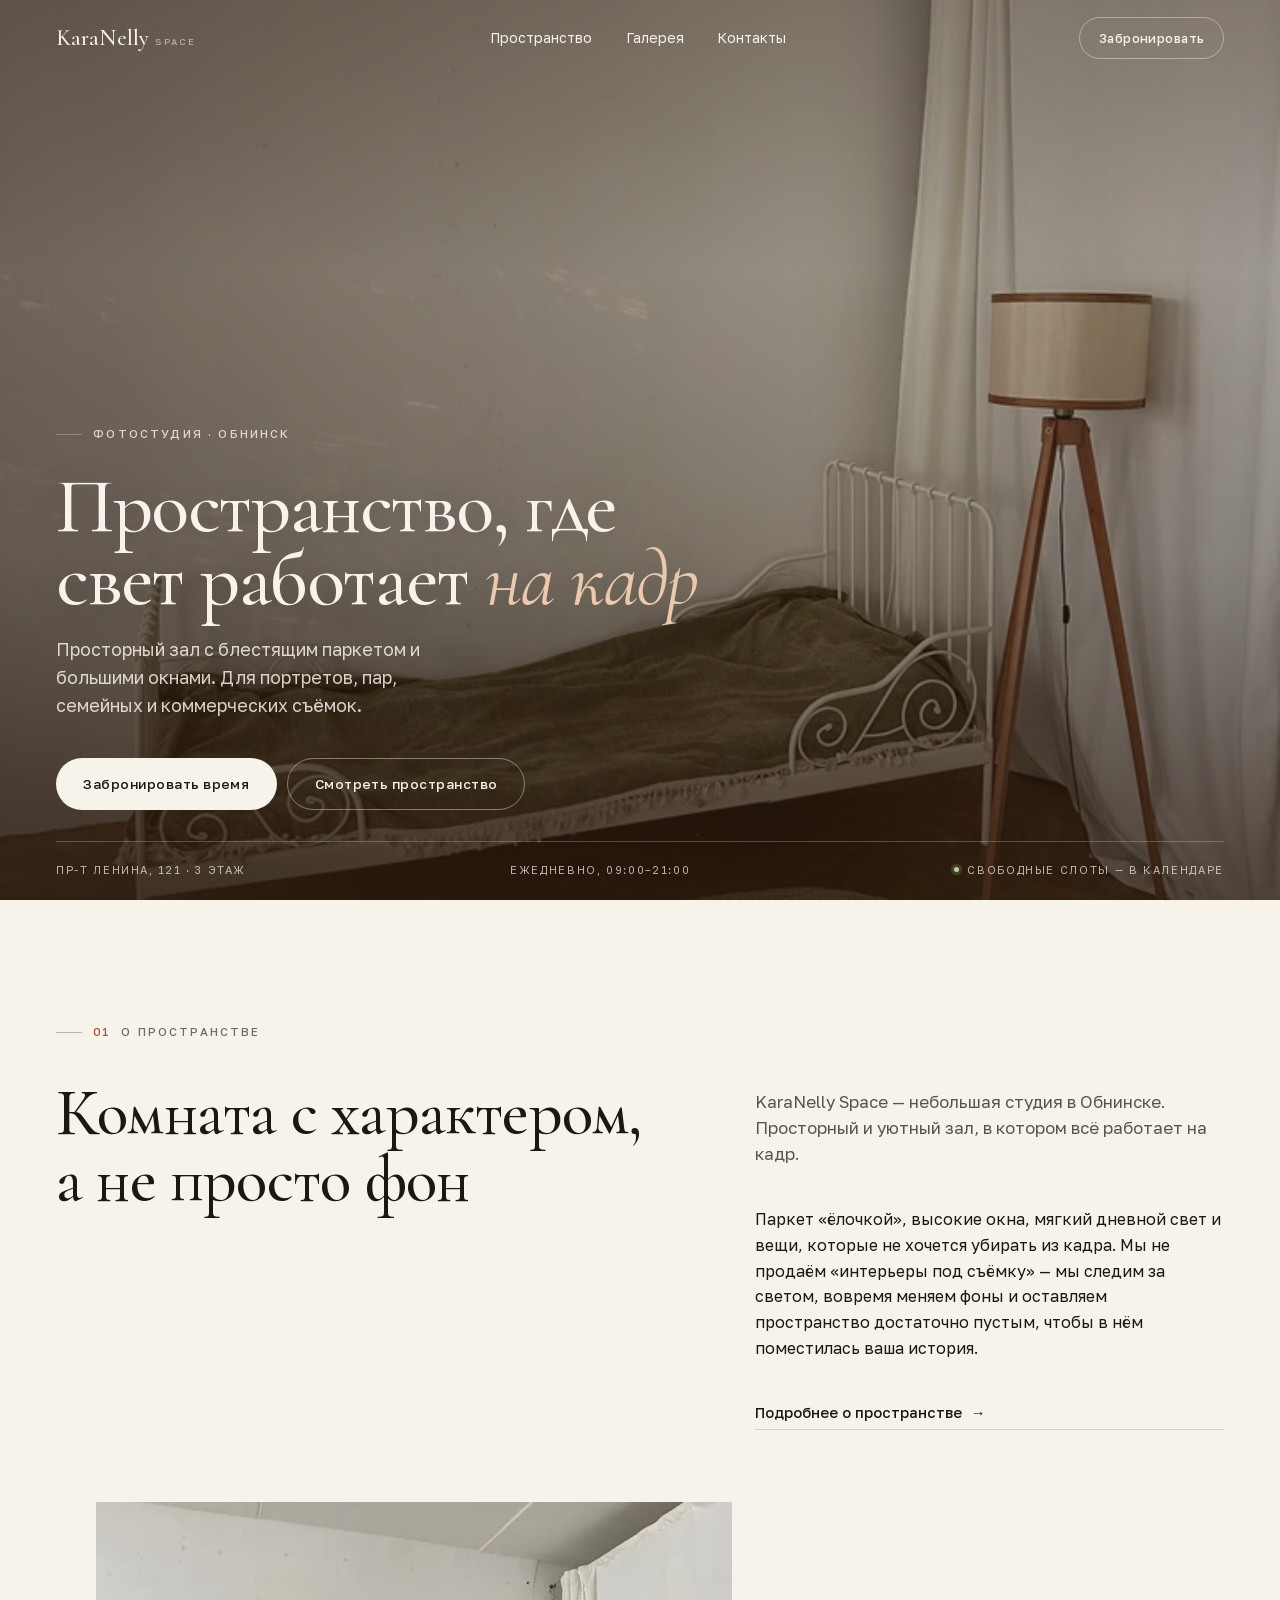
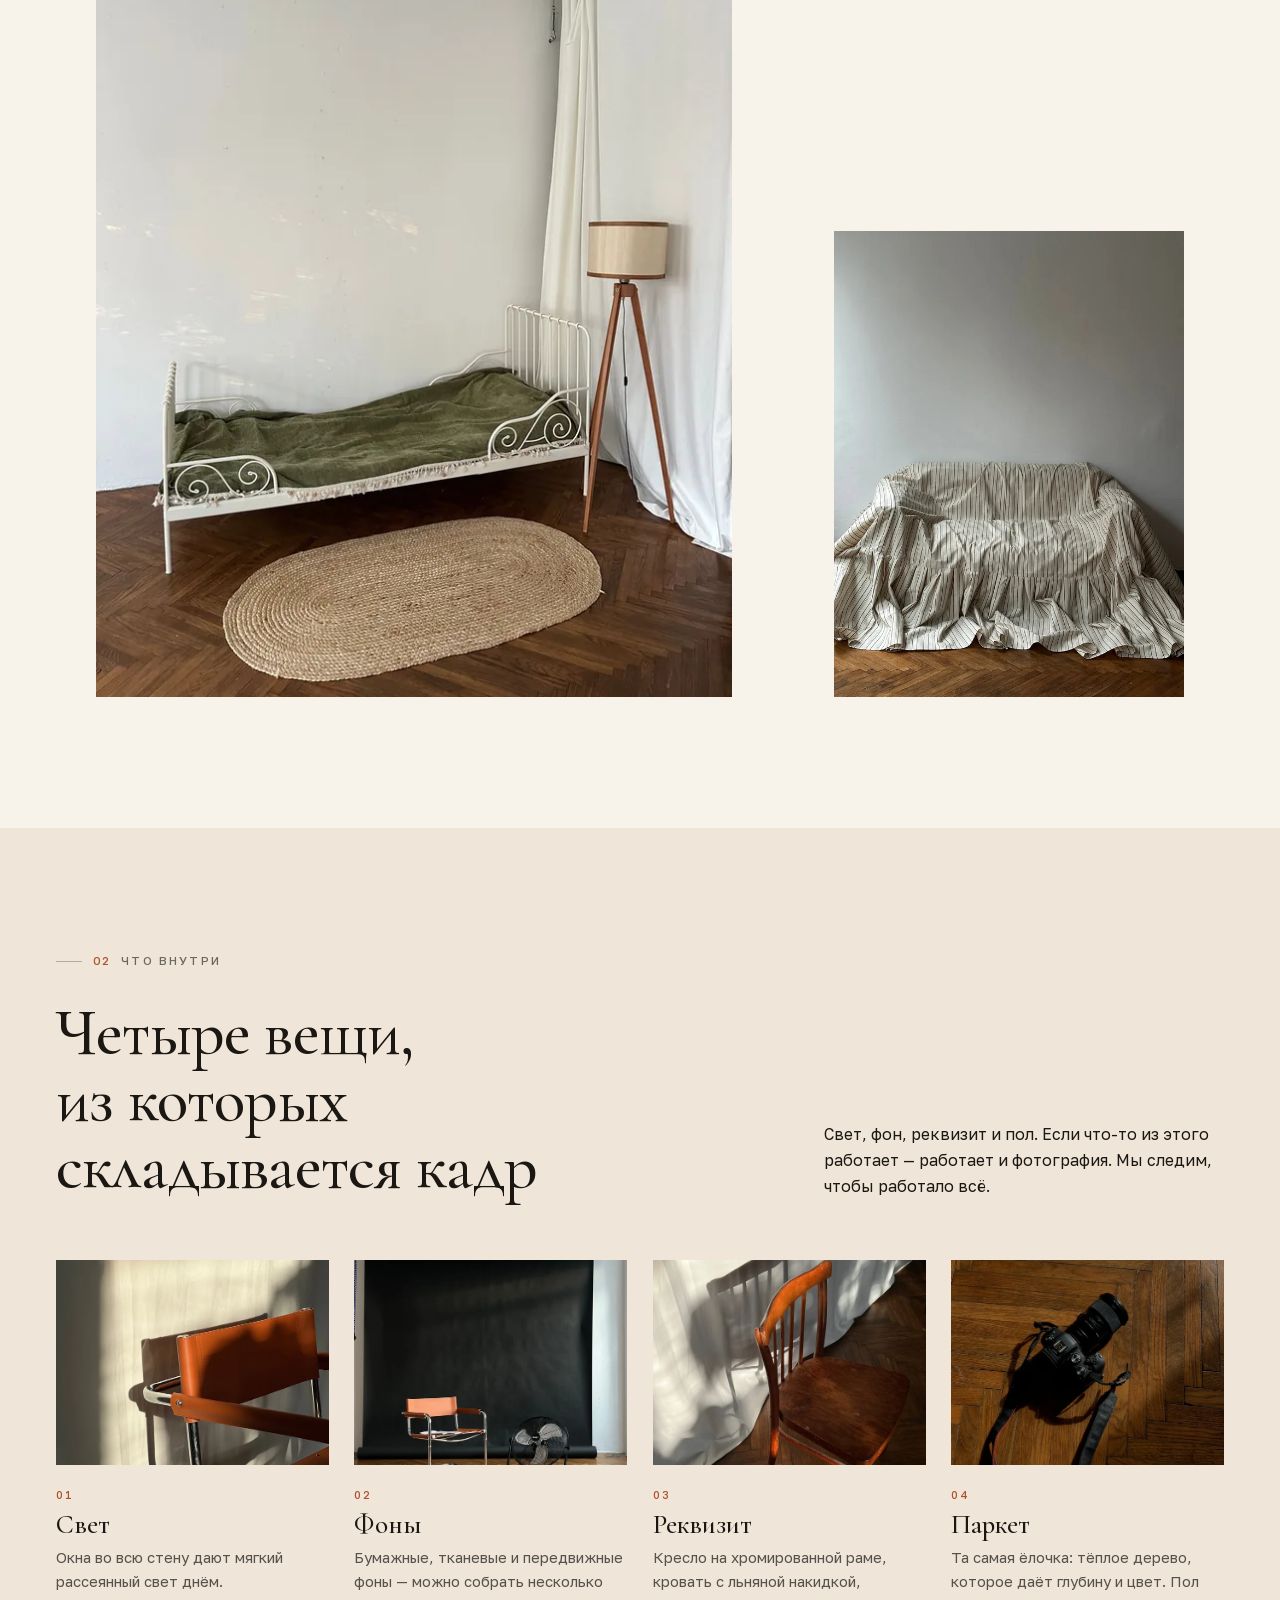
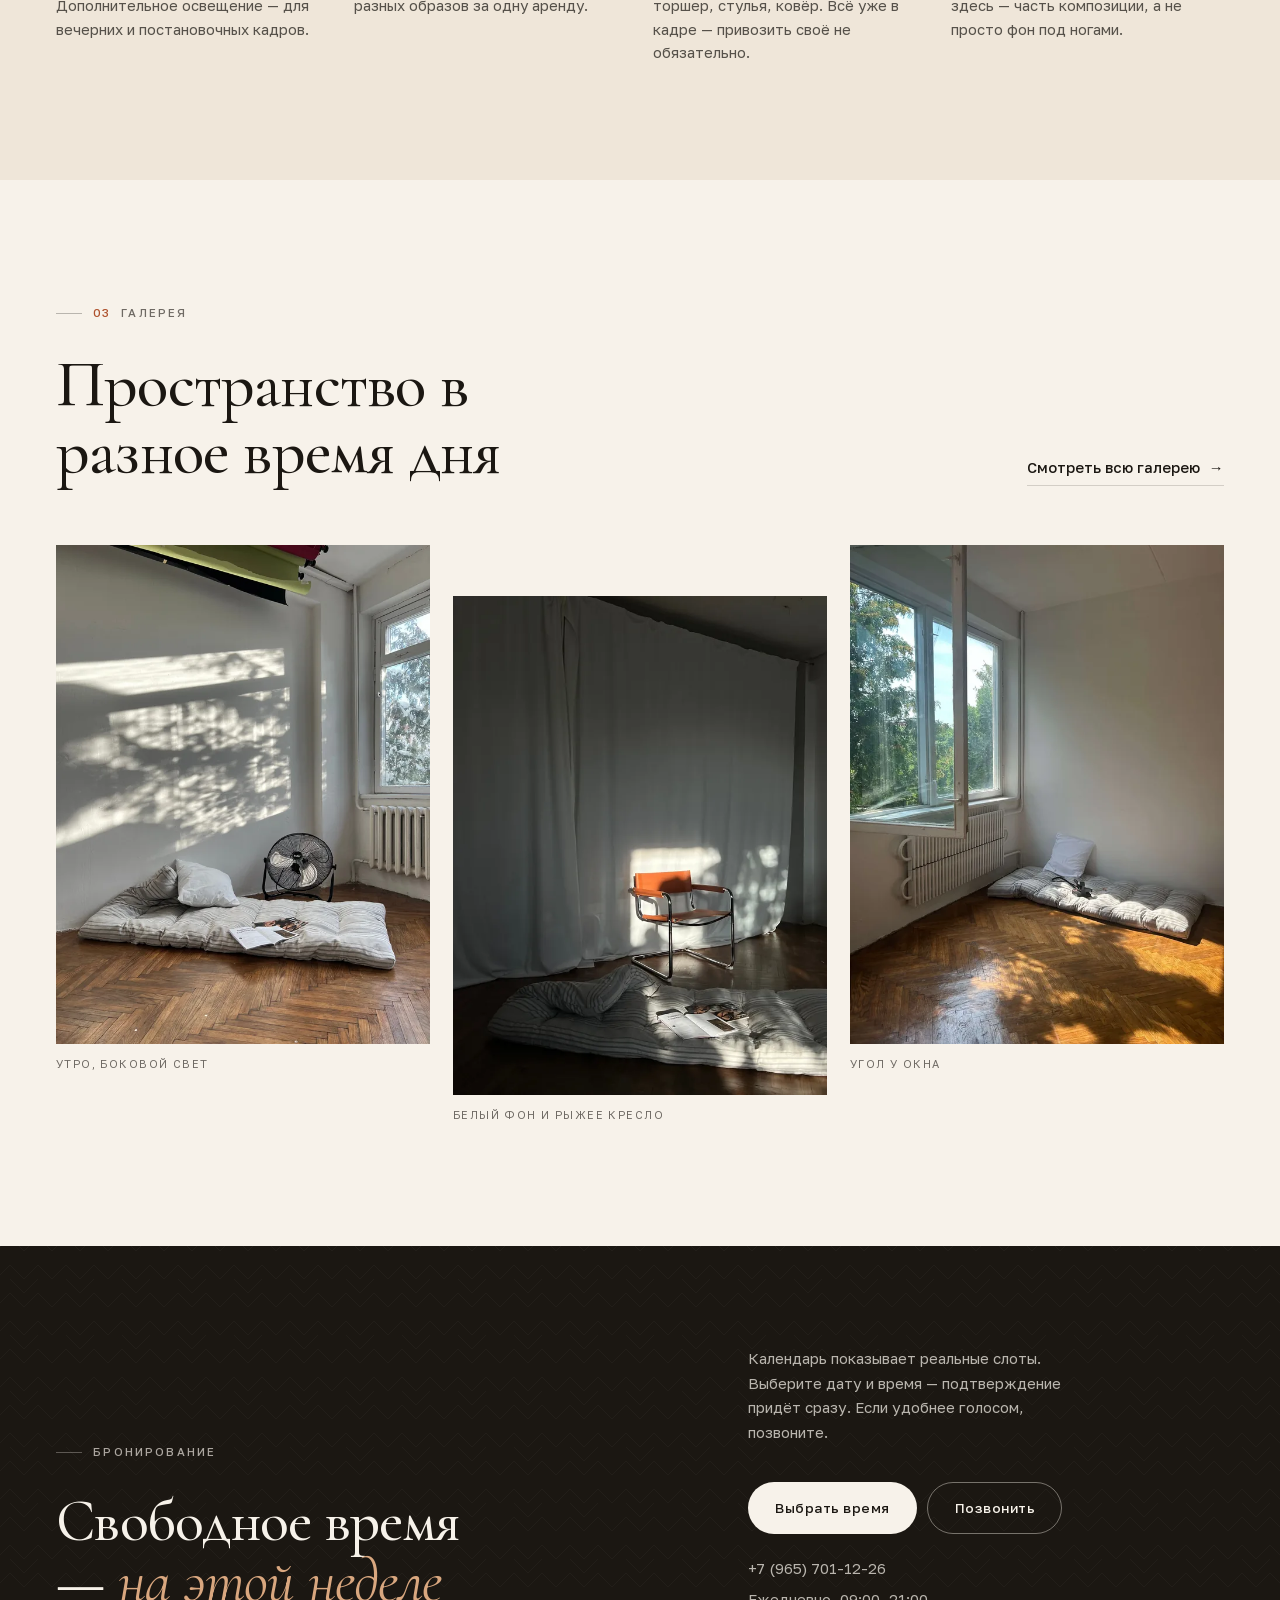
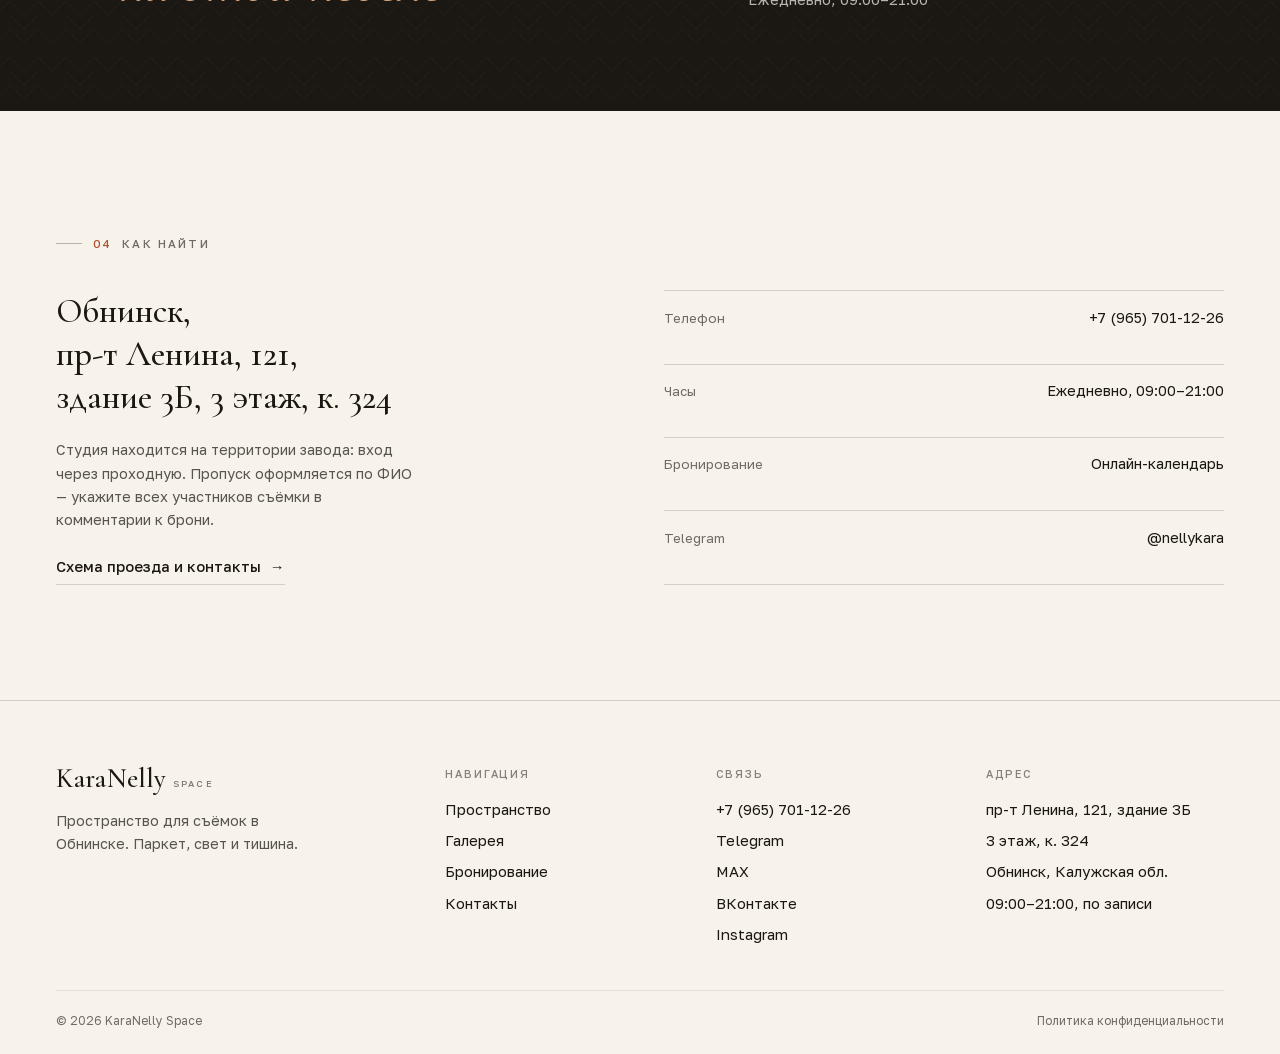
==== index.html @ 49376bea "Видео-маршрут на контактах и MAX в контактах - перекодирован How_to_find_us.mov: WebM VP9 3.8 МБ + M" ====
<!DOCTYPE html>
<html lang="ru">
<head>
  <meta charset="utf-8">
  <meta name="viewport" content="width=device-width, initial-scale=1">
  <title>KaraNelly Space — фотостудия в Обнинске</title>
  <meta name="description" content="Фотостудия KaraNelly Space в Обнинске: просторный зал с паркетом «ёлочкой», большие окна, фоны и реквизит. Аренда по часам, онлайн-бронирование.">
  <meta name="theme-color" content="#f7f2ea">
  <link rel="canonical" href="https://karanelly.space/">

  <link rel="icon" href="assets/img/favicon.svg" type="image/svg+xml">
  <link rel="icon" href="assets/img/icon-32.png" sizes="32x32" type="image/png">
  <link rel="apple-touch-icon" href="assets/img/icon-180.png">

  <meta property="og:type" content="website">
  <meta property="og:locale" content="ru_RU">
  <meta property="og:site_name" content="KaraNelly Space">
  <meta property="og:title" content="KaraNelly Space — фотостудия в Обнинске">
  <meta property="og:description" content="Просторный зал с блестящим паркетом и большими окнами. Аренда по часам, онлайн-бронирование.">
  <meta property="og:url" content="https://karanelly.space/">
  <meta property="og:image" content="https://karanelly.space/assets/img/og-image.jpg">
  <meta property="og:image:width" content="1200">
  <meta property="og:image:height" content="630">
  <meta name="twitter:card" content="summary_large_image">

  <link rel="preload" as="image" href="assets/img/hero-1920.webp"
        imagesrcset="assets/img/hero-1280.webp 1280w, assets/img/hero-1920.webp 1920w, assets/img/hero-2560.webp 2560w"
        imagesizes="100vw" media="(min-width: 768px)">
  <link rel="preload" as="image" href="assets/img/hero-m-1080.webp"
        imagesrcset="assets/img/hero-m-720.webp 720w, assets/img/hero-m-1080.webp 1080w"
        imagesizes="100vw" media="(max-width: 767px)">

  <link rel="stylesheet" href="assets/css/fonts.css">
  <link rel="stylesheet" href="assets/css/style.css">
  <script>document.documentElement.classList.add('js');</script>

  <script type="application/ld+json">
  {
    "@context": "https://schema.org",
    "@type": "PhotographyBusiness",
    "name": "KaraNelly Space",
    "description": "Фотостудия в Обнинске: просторный зал с паркетом «ёлочкой», большими окнами, фонами и реквизитом.",
    "url": "https://karanelly.space/",
    "image": "https://karanelly.space/assets/img/og-image.jpg",
    "telephone": "+7-965-701-12-26",
    "priceRange": "₽₽",
    "address": {
      "@type": "PostalAddress",
      "streetAddress": "пр-т Ленина, 121, здание 3Б, 3 этаж, к. 324",
      "addressLocality": "Обнинск",
      "addressRegion": "Калужская область",
      "addressCountry": "RU"
    },
    "sameAs": [
      "https://vk.ru/karanelly_space",
      "https://t.me/nellykara",
      "https://www.instagram.com/karanelly_space/"
    ]
  }
  </script>
</head>
<body class="page-home">
  <a class="skip-link" href="#main">Перейти к содержанию</a>

  <header class="site-header" data-header>
    <div class="container header-inner">
      <a class="logo" href="index.html" aria-label="KaraNelly Space — на главную">
        KaraNelly<span class="logo__sub">space</span>
      </a>

      <nav class="nav" aria-label="Основная навигация">
        <a href="space.html">Пространство</a>
        <a href="gallery.html">Галерея</a>
        <a href="contacts.html">Контакты</a>
      </nav>

      <a class="btn btn--sm btn--outline-light header-cta" href="booking.html">Забронировать</a>

      <button class="burger" type="button" aria-expanded="false" aria-controls="mobile-menu" aria-label="Открыть меню" data-burger>
        <span></span>
        <span></span>
      </button>
    </div>
  </header>

  <div class="mobile-menu" id="mobile-menu" data-menu>
    <nav class="mobile-menu__nav" aria-label="Мобильная навигация">
      <a href="space.html">Пространство <span>01</span></a>
      <a href="gallery.html">Галерея <span>02</span></a>
      <a href="booking.html">Бронирование <span>03</span></a>
      <a href="contacts.html">Контакты <span>04</span></a>
    </nav>
    <a class="btn btn--primary" href="booking.html" style="margin-top: 1.75rem; align-self: flex-start;">Забронировать время</a>
    <div class="mobile-menu__foot">
      <a href="tel:+79657011226">+7 (965) 701-12-26</a>
      <a href="https://t.me/nellykara" target="_blank" rel="noopener">Telegram</a>
      <a href="https://vk.ru/karanelly_space" target="_blank" rel="noopener">ВКонтакте</a>
      <p>Обнинск, пр-т Ленина, 121, здание 3Б, 3 этаж, к. 324</p>
    </div>
  </div>

  <main id="main">
    <!-- Первый экран -->
    <section class="hero">
      <picture class="hero__media">
        <source media="(max-width: 767px)"
                srcset="assets/img/hero-m-720.webp 720w, assets/img/hero-m-1080.webp 1080w"
                sizes="100vw">
        <img src="assets/img/hero-1920.webp"
             srcset="assets/img/hero-1280.webp 1280w, assets/img/hero-1920.webp 1920w, assets/img/hero-2560.webp 2560w"
             sizes="100vw"
             width="2560" height="1920"
             alt="Зал фотостудии KaraNelly: паркет «ёлочкой», свет из окон и реквизит для съёмок"
             fetchpriority="high">
      </picture>
      <div class="hero__scrim" aria-hidden="true"></div>

      <div class="container hero__content">
        <p class="eyebrow">Фотостудия · Обнинск</p>
        <h1>Пространство, где свет работает <em>на кадр</em></h1>
        <p class="hero__lead">Просторный зал с блестящим паркетом и большими окнами. Для портретов, пар, семейных и коммерческих съёмок.</p>
        <div class="hero__actions">
          <a class="btn btn--light" href="booking.html">Забронировать время</a>
          <a class="btn btn--outline-light" href="space.html">Смотреть пространство</a>
        </div>
      </div>

      <div class="container hero__foot">
        <span>пр-т Ленина, 121 · 3 этаж</span>
        <span>Ежедневно, 09:00–21:00</span>
        <span><i class="dot" aria-hidden="true"></i> Свободные слоты — в календаре</span>
      </div>
    </section>

    <!-- О пространстве -->
    <section class="section" aria-labelledby="about-title">
      <div class="container">
        <p class="eyebrow"><b>01</b> О пространстве</p>

        <div class="intro" style="margin-top: 1.6rem;">
          <h2 class="display" id="about-title" data-reveal>Комната с характером, а не просто фон</h2>
          <div class="intro__aside" data-reveal data-delay="120">
            <p class="lead">KaraNelly Space — небольшая студия в Обнинске. Просторный и уютный зал, в котором всё работает на кадр.</p>
            <p>Паркет «ёлочкой», высокие окна, мягкий дневной свет и вещи, которые не хочется убирать из кадра. Мы не продаём «интерьеры под съёмку» — мы следим за светом, вовремя меняем фоны и оставляем пространство достаточно пустым, чтобы в нём поместилась ваша история.</p>
            <a class="text-link" href="space.html">Подробнее о пространстве</a>
          </div>
        </div>

        <div class="duo">
          <figure class="duo__main" data-reveal>
            <img src="assets/img/g12-1100.webp"
                 srcset="assets/img/g12-640.webp 640w, assets/img/g12-1100.webp 1100w, assets/img/g12-1600.webp 1600w"
                 sizes="(min-width: 860px) 45vw, 100vw"
                 width="1100" height="1467" loading="lazy" decoding="async"
                 alt="Кровать с зелёным пледом, торшер и джутовый ковёр в зале студии">
          </figure>
          <figure class="duo__side" data-reveal data-delay="150">
            <img src="assets/img/g10-1100.webp"
                 srcset="assets/img/g10-640.webp 640w, assets/img/g10-1100.webp 1100w, assets/img/g10-1600.webp 1600w"
                 sizes="(min-width: 860px) 25vw, 40vw"
                 width="1100" height="1467" loading="lazy" decoding="async"
                 alt="Кресло в полосатой льняной обивке у белой стены">
          </figure>
        </div>
      </div>
    </section>

    <!-- Что внутри -->
    <section class="section section--soft" aria-labelledby="features-title">
      <div class="container">
        <div class="section-head">
          <div>
            <p class="eyebrow"><b>02</b> Что внутри</p>
            <h2 class="display" id="features-title" style="margin-top: 1.1rem;" data-reveal>Четыре вещи, из которых складывается кадр</h2>
          </div>
          <p class="section-head__aside" data-reveal data-delay="120">Свет, фон, реквизит и пол. Если что-то из этого работает — работает и фотография. Мы следим, чтобы работало всё.</p>
        </div>

        <div class="features">
          <article class="card" data-reveal>
            <div class="card__media">
              <img src="assets/img/g05-640.webp"
                   srcset="assets/img/g05-640.webp 640w, assets/img/g05-1100.webp 1100w"
                   sizes="(min-width: 1280px) 25vw, (min-width: 560px) 45vw, 100vw"
                   width="640" height="853" loading="lazy" decoding="async"
                   alt="Солнечный свет проходит через штору и ложится на стены">
            </div>
            <div class="card__body">
              <span class="card__num">01</span>
              <h3>Свет</h3>
              <p>Окна во всю стену дают мягкий рассеянный свет днём. Дополнительное освещение — для вечерних и постановочных кадров.</p>
            </div>
          </article>

          <article class="card" data-reveal data-delay="90">
            <div class="card__media">
              <img src="assets/img/g02-640.webp"
                   srcset="assets/img/g02-640.webp 640w, assets/img/g02-1100.webp 1100w"
                   sizes="(min-width: 1280px) 25vw, (min-width: 560px) 45vw, 100vw"
                   width="640" height="853" loading="lazy" decoding="async"
                   alt="Чёрный бумажный фон, рыжее кресло и матрас на паркете">
            </div>
            <div class="card__body">
              <span class="card__num">02</span>
              <h3>Фоны</h3>
              <p>Бумажные, тканевые и передвижные фоны — можно собрать несколько разных образов за одну аренду.</p>
            </div>
          </article>

          <article class="card" data-reveal data-delay="180">
            <div class="card__media">
              <img src="assets/img/g11-640.webp"
                   srcset="assets/img/g11-640.webp 640w, assets/img/g11-1100.webp 1100w"
                   sizes="(min-width: 1280px) 25vw, (min-width: 560px) 45vw, 100vw"
                   width="640" height="853" loading="lazy" decoding="async"
                   alt="Винтажный деревянный стул на фоне белой шторы">
            </div>
            <div class="card__body">
              <span class="card__num">03</span>
              <h3>Реквизит</h3>
              <p>Кресло на хромированной раме, кровать с льняной накидкой, торшер, стулья, ковёр. Всё уже в кадре — привозить своё не обязательно.</p>
            </div>
          </article>

          <article class="card" data-reveal data-delay="270">
            <div class="card__media">
              <img src="assets/img/g14-640.webp"
                   srcset="assets/img/g14-640.webp 640w, assets/img/g14-1100.webp 1100w"
                   sizes="(min-width: 1280px) 25vw, (min-width: 560px) 45vw, 100vw"
                   width="640" height="853" loading="lazy" decoding="async"
                   alt="Фотоаппарат лежит на паркете, уложенном ёлочкой">
            </div>
            <div class="card__body">
              <span class="card__num">04</span>
              <h3>Паркет</h3>
              <p>Та самая ёлочка: тёплое дерево, которое даёт глубину и цвет. Пол здесь — часть композиции, а не просто фон под ногами.</p>
            </div>
          </article>
        </div>
      </div>
    </section>

    <!-- Галерея: тизер -->
    <section class="section" aria-labelledby="gallery-title">
      <div class="container">
        <div class="section-head">
          <div>
            <p class="eyebrow"><b>03</b> Галерея</p>
            <h2 class="display" id="gallery-title" style="margin-top: 1.1rem;" data-reveal>Пространство в разное время дня</h2>
          </div>
          <p class="section-head__aside" data-reveal data-delay="120">
            <a class="text-link" href="gallery.html">Смотреть всю галерею</a>
          </p>
        </div>

        <div class="strip">
          <figure class="strip__item" data-reveal>
            <a href="gallery.html">
              <img src="assets/img/g03-1100.webp"
                   srcset="assets/img/g03-640.webp 640w, assets/img/g03-1100.webp 1100w, assets/img/g03-1600.webp 1600w"
                   sizes="(min-width: 900px) 32vw, 76vw"
                   width="1100" height="1467" loading="lazy" decoding="async"
                   alt="Кровать у окна, солнечные блики на стене">
            </a>
            <figcaption>Утро, боковой свет</figcaption>
          </figure>

          <figure class="strip__item" data-reveal data-delay="90">
            <a href="gallery.html">
              <img src="assets/img/g06-1100.webp"
                   srcset="assets/img/g06-640.webp 640w, assets/img/g06-1100.webp 1100w, assets/img/g06-1600.webp 1600w"
                   sizes="(min-width: 900px) 32vw, 76vw"
                   width="1100" height="1467" loading="lazy" decoding="async"
                   alt="Белый фон, рыжее кресло и светлая штора">
            </a>
            <figcaption>Белый фон и рыжее кресло</figcaption>
          </figure>

          <figure class="strip__item" data-reveal data-delay="180">
            <a href="gallery.html">
              <img src="assets/img/g13-1100.webp"
                   srcset="assets/img/g13-640.webp 640w, assets/img/g13-1100.webp 1100w, assets/img/g13-1600.webp 1600w"
                   sizes="(min-width: 900px) 32vw, 76vw"
                   width="1100" height="1467" loading="lazy" decoding="async"
                   alt="Угол зала с подушками на полу у окна">
            </a>
            <figcaption>Угол у окна</figcaption>
          </figure>
        </div>
      </div>
    </section>

    <!-- Бронирование -->
    <section class="cta-band" aria-labelledby="cta-title">
      <div class="container cta-band__inner">
        <div>
          <p class="eyebrow">Бронирование</p>
          <h2 class="display" id="cta-title" style="margin-top: 1.1rem;" data-reveal>Свободное время — <em>на этой неделе</em></h2>
        </div>
        <div class="cta-band__aside" data-reveal data-delay="120">
          <p>Календарь показывает реальные слоты. Выберите дату и время — подтверждение придёт сразу. Если удобнее голосом, позвоните.</p>
          <div class="cta-band__actions">
            <a class="btn btn--light" href="booking.html">Выбрать время</a>
            <a class="btn btn--outline-light" href="tel:+79657011226">Позвонить</a>
          </div>
          <p class="cta-band__phones">
            <a href="tel:+79657011226">+7 (965) 701-12-26</a>
            <span>Ежедневно, 09:00–21:00</span>
          </p>
        </div>
      </div>
    </section>

    <!-- Как найти -->
    <section class="section" aria-labelledby="find-title">
      <div class="container">
        <p class="eyebrow"><b>04</b> Как найти</p>
        <div class="find" style="margin-top: 1.6rem;">
          <div>
            <h2 class="find__address" id="find-title" data-reveal>Обнинск,<br>пр-т Ленина, 121,<br>здание 3Б, 3 этаж, к. 324</h2>
            <p class="find__note">Студия находится на территории завода: вход через проходную. Пропуск оформляется по ФИО — укажите всех участников съёмки в комментарии к брони.</p>
            <p style="margin-top: 1.4rem;"><a class="text-link" href="contacts.html">Схема проезда и контакты</a></p>
          </div>

          <dl class="find__list">
            <div class="find__row"><dt>Телефон</dt><dd><a href="tel:+79657011226">+7 (965) 701-12-26</a></dd></div>
            <div class="find__row"><dt>Часы</dt><dd>Ежедневно, 09:00–21:00</dd></div>
            <div class="find__row"><dt>Бронирование</dt><dd><a href="booking.html">Онлайн-календарь</a></dd></div>
            <div class="find__row"><dt>Telegram</dt><dd><a href="https://t.me/nellykara" target="_blank" rel="noopener">@nellykara</a></dd></div>
          </dl>
        </div>
      </div>
    </section>
  </main>

  <footer class="site-footer">
    <div class="container">
      <div class="footer-top">
        <div class="footer-brand">
          <a class="logo" href="index.html">KaraNelly<span class="logo__sub">space</span></a>
          <p>Пространство для съёмок в Обнинске. Паркет, свет и тишина.</p>
        </div>

        <div class="footer-col">
          <h2>Навигация</h2>
          <ul>
            <li><a href="space.html">Пространство</a></li>
            <li><a href="gallery.html">Галерея</a></li>
            <li><a href="booking.html">Бронирование</a></li>
            <li><a href="contacts.html">Контакты</a></li>
          </ul>
        </div>

        <div class="footer-col">
          <h2>Связь</h2>
          <ul>
            <li><a href="tel:+79657011226">+7 (965) 701-12-26</a></li>
            <li><a href="https://t.me/nellykara" target="_blank" rel="noopener">Telegram</a></li>
            <li><a href="https://max.ru/u/f9LHodD0cOLRB8kmA9KUD_SNhukRLM-po_1AX9FuOGSH09HfahHpemriq_w" target="_blank" rel="noopener">MAX</a></li>
            <li><a href="https://vk.ru/karanelly_space" target="_blank" rel="noopener">ВКонтакте</a></li>
            <li><a href="https://www.instagram.com/karanelly_space/" target="_blank" rel="noopener">Instagram</a></li>
          </ul>
        </div>

        <div class="footer-col">
          <h2>Адрес</h2>
          <ul>
            <li>пр-т Ленина, 121, здание 3Б</li>
            <li>3 этаж, к. 324</li>
            <li>Обнинск, Калужская обл.</li>
            <li>09:00–21:00, по записи</li>
          </ul>
        </div>
      </div>

      <div class="footer-bottom">
        <span>© <span data-year>2026</span> KaraNelly Space</span>
        <span><a href="privacy.html">Политика конфиденциальности</a></span>
      </div>
    </div>
  </footer>

  <script src="assets/js/main.js" defer></script>
</body>
</html>
---- assets/css/fonts.css ----
/* Локальные шрифты: Cormorant Garamond + Golos Text (кириллица + латиница) */

@font-face {
  font-family: 'Cormorant Garamond';
  font-style: italic;
  font-weight: 400;
  font-display: swap;
  src: url('../fonts/CormorantGaramond-400i-cyrillic-ext.woff2') format('woff2');
  unicode-range: U+0460-052F, U+1C80-1C8A, U+20B4, U+2DE0-2DFF, U+A640-A69F, U+FE2E-FE2F;
}

@font-face {
  font-family: 'Cormorant Garamond';
  font-style: italic;
  font-weight: 400;
  font-display: swap;
  src: url('../fonts/CormorantGaramond-400i-cyrillic.woff2') format('woff2');
  unicode-range: U+0301, U+0400-045F, U+0490-0491, U+04B0-04B1, U+2116;
}

@font-face {
  font-family: 'Cormorant Garamond';
  font-style: italic;
  font-weight: 400;
  font-display: swap;
  src: url('../fonts/CormorantGaramond-400i-latin.woff2') format('woff2');
  unicode-range: U+0000-00FF, U+0131, U+0152-0153, U+02BB-02BC, U+02C6, U+02DA, U+02DC, U+0304, U+0308, U+0329, U+2000-206F, U+20AC, U+2122, U+2191, U+2193, U+2212, U+2215, U+FEFF, U+FFFD;
}

@font-face {
  font-family: 'Cormorant Garamond';
  font-style: normal;
  font-weight: 400;
  font-display: swap;
  src: url('../fonts/CormorantGaramond-400-cyrillic-ext.woff2') format('woff2');
  unicode-range: U+0460-052F, U+1C80-1C8A, U+20B4, U+2DE0-2DFF, U+A640-A69F, U+FE2E-FE2F;
}

@font-face {
  font-family: 'Cormorant Garamond';
  font-style: normal;
  font-weight: 400;
  font-display: swap;
  src: url('../fonts/CormorantGaramond-400-cyrillic.woff2') format('woff2');
  unicode-range: U+0301, U+0400-045F, U+0490-0491, U+04B0-04B1, U+2116;
}

@font-face {
  font-family: 'Cormorant Garamond';
  font-style: normal;
  font-weight: 400;
  font-display: swap;
  src: url('../fonts/CormorantGaramond-400-latin.woff2') format('woff2');
  unicode-range: U+0000-00FF, U+0131, U+0152-0153, U+02BB-02BC, U+02C6, U+02DA, U+02DC, U+0304, U+0308, U+0329, U+2000-206F, U+20AC, U+2122, U+2191, U+2193, U+2212, U+2215, U+FEFF, U+FFFD;
}

@font-face {
  font-family: 'Cormorant Garamond';
  font-style: normal;
  font-weight: 500;
  font-display: swap;
  src: url('../fonts/CormorantGaramond-500-cyrillic-ext.woff2') format('woff2');
  unicode-range: U+0460-052F, U+1C80-1C8A, U+20B4, U+2DE0-2DFF, U+A640-A69F, U+FE2E-FE2F;
}

@font-face {
  font-family: 'Cormorant Garamond';
  font-style: normal;
  font-weight: 500;
  font-display: swap;
  src: url('../fonts/CormorantGaramond-500-cyrillic.woff2') format('woff2');
  unicode-range: U+0301, U+0400-045F, U+0490-0491, U+04B0-04B1, U+2116;
}

@font-face {
  font-family: 'Cormorant Garamond';
  font-style: normal;
  font-weight: 500;
  font-display: swap;
  src: url('../fonts/CormorantGaramond-500-latin.woff2') format('woff2');
  unicode-range: U+0000-00FF, U+0131, U+0152-0153, U+02BB-02BC, U+02C6, U+02DA, U+02DC, U+0304, U+0308, U+0329, U+2000-206F, U+20AC, U+2122, U+2191, U+2193, U+2212, U+2215, U+FEFF, U+FFFD;
}

@font-face {
  font-family: 'Golos Text';
  font-style: normal;
  font-weight: 400;
  font-display: swap;
  src: url('../fonts/GolosText-400-cyrillic-ext.woff2') format('woff2');
  unicode-range: U+0460-052F, U+1C80-1C8A, U+20B4, U+2DE0-2DFF, U+A640-A69F, U+FE2E-FE2F;
}

@font-face {
  font-family: 'Golos Text';
  font-style: normal;
  font-weight: 400;
  font-display: swap;
  src: url('../fonts/GolosText-400-cyrillic.woff2') format('woff2');
  unicode-range: U+0301, U+0400-045F, U+0490-0491, U+04B0-04B1, U+2116;
}

@font-face {
  font-family: 'Golos Text';
  font-style: normal;
  font-weight: 400;
  font-display: swap;
  src: url('../fonts/GolosText-400-latin.woff2') format('woff2');
  unicode-range: U+0000-00FF, U+0131, U+0152-0153, U+02BB-02BC, U+02C6, U+02DA, U+02DC, U+0304, U+0308, U+0329, U+2000-206F, U+20AC, U+2122, U+2191, U+2193, U+2212, U+2215, U+FEFF, U+FFFD;
}

@font-face {
  font-family: 'Golos Text';
  font-style: normal;
  font-weight: 500;
  font-display: swap;
  src: url('../fonts/GolosText-500-cyrillic-ext.woff2') format('woff2');
  unicode-range: U+0460-052F, U+1C80-1C8A, U+20B4, U+2DE0-2DFF, U+A640-A69F, U+FE2E-FE2F;
}

@font-face {
  font-family: 'Golos Text';
  font-style: normal;
  font-weight: 500;
  font-display: swap;
  src: url('../fonts/GolosText-500-cyrillic.woff2') format('woff2');
  unicode-range: U+0301, U+0400-045F, U+0490-0491, U+04B0-04B1, U+2116;
}

@font-face {
  font-family: 'Golos Text';
  font-style: normal;
  font-weight: 500;
  font-display: swap;
  src: url('../fonts/GolosText-500-latin.woff2') format('woff2');
  unicode-range: U+0000-00FF, U+0131, U+0152-0153, U+02BB-02BC, U+02C6, U+02DA, U+02DC, U+0304, U+0308, U+0329, U+2000-206F, U+20AC, U+2122, U+2191, U+2193, U+2212, U+2215, U+FEFF, U+FFFD;
}

@font-face {
  font-family: 'Golos Text';
  font-style: normal;
  font-weight: 600;
  font-display: swap;
  src: url('../fonts/GolosText-600-cyrillic-ext.woff2') format('woff2');
  unicode-range: U+0460-052F, U+1C80-1C8A, U+20B4, U+2DE0-2DFF, U+A640-A69F, U+FE2E-FE2F;
}

@font-face {
  font-family: 'Golos Text';
  font-style: normal;
  font-weight: 600;
  font-display: swap;
  src: url('../fonts/GolosText-600-cyrillic.woff2') format('woff2');
  unicode-range: U+0301, U+0400-045F, U+0490-0491, U+04B0-04B1, U+2116;
}

@font-face {
  font-family: 'Golos Text';
  font-style: normal;
  font-weight: 600;
  font-display: swap;
  src: url('../fonts/GolosText-600-latin.woff2') format('woff2');
  unicode-range: U+0000-00FF, U+0131, U+0152-0153, U+02BB-02BC, U+02C6, U+02DA, U+02DC, U+0304, U+0308, U+0329, U+2000-206F, U+20AC, U+2122, U+2191, U+2193, U+2212, U+2215, U+FEFF, U+FFFD;
}
---- assets/css/style.css ----
/* ==========================================================================
   KaraNelly Space — фотостудия в Обнинске
   Единая таблица стилей. Порядок: токены → база → компоненты → страницы.
   Mobile-first: базовые правила для телефона, расширения через min-width.
   ========================================================================== */

/* --------------------------------------------------------------------------
   1. Токены
   -------------------------------------------------------------------------- */
:root {
  /* Палитра снята с фотографий студии: тёплый паркет, льняные ткани, рыжее кресло */
  --paper: #f7f2ea;
  --paper-soft: #efe6d9;
  --paper-deep: #e6dbc9;
  --ink: #1b1712;
  --ink-soft: #4a4239;
  --ink-70: rgba(27, 23, 18, 0.72);
  --ink-55: rgba(27, 23, 18, 0.62);
  --ink-40: rgba(27, 23, 18, 0.52);
  --line: rgba(27, 23, 18, 0.16);
  --line-soft: rgba(27, 23, 18, 0.09);
  --rust: #ae512c;
  --oak: #b98a57;
  --sage: #77806b;
  --white: #fffdf9;

  /* Шрифты */
  --font-display: "Cormorant Garamond", "Times New Roman", Georgia, serif;
  --font-sans: "Golos Text", -apple-system, BlinkMacSystemFont, "Segoe UI", Roboto, Arial, sans-serif;

  /* Сетка и ритм */
  --container: 1320px;
  --gutter: clamp(20px, 5vw, 56px);
  --header-h: 64px;

  --ease: cubic-bezier(0.22, 0.61, 0.36, 1);
  --ease-out: cubic-bezier(0.16, 1, 0.3, 1);
}

/* --------------------------------------------------------------------------
   2. База
   -------------------------------------------------------------------------- */
*,
*::before,
*::after {
  box-sizing: border-box;
}

html {
  -webkit-text-size-adjust: 100%;
  scroll-behavior: smooth;
}

@media (prefers-reduced-motion: reduce) {
  html {
    scroll-behavior: auto;
  }
}

body {
  margin: 0;
  background: var(--paper);
  color: var(--ink);
  font-family: var(--font-sans);
  font-size: 16px;
  line-height: 1.62;
  font-weight: 400;
  -webkit-font-smoothing: antialiased;
  -moz-osx-font-smoothing: grayscale;
}

body.menu-open {
  overflow: hidden;
}

img,
picture,
video {
  display: block;
  max-width: 100%;
}

img {
  height: auto;
  background-color: var(--paper-soft);
}

a {
  color: inherit;
  text-decoration: none;
}

button {
  font: inherit;
  color: inherit;
  background: none;
  border: 0;
  padding: 0;
  cursor: pointer;
}

p {
  margin: 0 0 1em;
}

p:last-child {
  margin-bottom: 0;
}

h1,
h2,
h3,
h4 {
  margin: 0;
  font-weight: 500;
  text-wrap: balance;
}

ul,
ol,
dl,
dd {
  margin: 0;
  padding: 0;
  list-style: none;
}

::selection {
  background: var(--rust);
  color: var(--paper);
}

:focus-visible {
  outline: 2px solid var(--rust);
  outline-offset: 3px;
  border-radius: 1px;
}

.sr-only {
  position: absolute;
  width: 1px;
  height: 1px;
  padding: 0;
  margin: -1px;
  overflow: hidden;
  clip: rect(0 0 0 0);
  white-space: nowrap;
  border: 0;
}

.skip-link {
  position: fixed;
  top: 12px;
  left: 12px;
  z-index: 300;
  padding: 0.75rem 1.1rem;
  background: var(--ink);
  color: var(--paper);
  border-radius: 999px;
  font-size: 0.85rem;
  transform: translateY(-160%);
  transition: transform 0.25s var(--ease);
}

.skip-link:focus {
  transform: none;
}

/* --------------------------------------------------------------------------
   3. Типографика и служебные элементы
   -------------------------------------------------------------------------- */
.container {
  width: min(100% - var(--gutter) * 2, var(--container));
  margin-inline: auto;
}

.display {
  font-family: var(--font-display);
  font-weight: 500;
  font-size: clamp(2.15rem, 5.4vw, 4.1rem);
  line-height: 1.02;
  letter-spacing: -0.012em;
}

.display em {
  font-style: italic;
  color: var(--rust);
}

.page-title {
  font-family: var(--font-display);
  font-weight: 500;
  font-size: clamp(2.7rem, 8vw, 5.4rem);
  line-height: 0.96;
  letter-spacing: -0.015em;
}

.lead {
  color: var(--ink-70);
  font-size: clamp(1.02rem, 1.7vw, 1.22rem);
  line-height: 1.55;
  max-width: 54ch;
}

.eyebrow {
  display: inline-flex;
  align-items: center;
  gap: 0.7rem;
  font-size: 0.715rem;
  font-weight: 500;
  letter-spacing: 0.19em;
  text-transform: uppercase;
  color: var(--ink-55);
}

.eyebrow b,
.eyebrow span.num {
  font-weight: 500;
  color: var(--rust);
  letter-spacing: 0.08em;
}

.eyebrow::before {
  content: "";
  width: 26px;
  height: 1px;
  background: currentColor;
  opacity: 0.45;
}

.eyebrow--bare::before {
  display: none;
}

.rule {
  height: 1px;
  background: var(--line);
  border: 0;
  margin: 0;
}

.text-link {
  display: inline-flex;
  align-items: center;
  gap: 0.55rem;
  font-size: 0.92rem;
  font-weight: 500;
  padding-bottom: 0.3rem;
  border-bottom: 1px solid var(--line);
  transition: border-color 0.35s var(--ease), color 0.35s var(--ease);
}

.text-link::after {
  content: "→";
  transition: transform 0.35s var(--ease);
}

.text-link:hover {
  border-color: var(--ink);
}

.text-link:hover::after {
  transform: translateX(4px);
}

/* --------------------------------------------------------------------------
   4. Кнопки
   -------------------------------------------------------------------------- */
.btn {
  display: inline-flex;
  align-items: center;
  justify-content: center;
  gap: 0.6rem;
  min-height: 52px;
  padding: 0.85rem 1.65rem;
  border: 1px solid transparent;
  border-radius: 999px;
  font-family: var(--font-sans);
  font-size: 0.85rem;
  font-weight: 500;
  letter-spacing: 0.035em;
  text-align: center;
  cursor: pointer;
  transition: background-color 0.35s var(--ease), color 0.35s var(--ease),
    border-color 0.35s var(--ease), transform 0.35s var(--ease);
}

.btn--primary {
  background: var(--ink);
  color: var(--paper);
}

.btn--primary:hover {
  background: var(--rust);
  color: var(--paper);
  transform: translateY(-1px);
}

.btn--ghost {
  border-color: var(--line);
  color: var(--ink);
}

.btn--ghost:hover {
  border-color: var(--ink);
  background: var(--ink);
  color: var(--paper);
}

.btn--light {
  background: var(--paper);
  color: var(--ink);
}

.btn--light:hover {
  background: var(--white);
  transform: translateY(-1px);
}

.btn--outline-light {
  border-color: rgba(247, 242, 234, 0.42);
  color: var(--paper);
}

.btn--outline-light:hover {
  background: var(--paper);
  color: var(--ink);
  border-color: var(--paper);
}

.btn--sm {
  min-height: 42px;
  padding: 0.55rem 1.15rem;
  font-size: 0.8rem;
}

.btn__icon {
  width: 14px;
  height: 14px;
  flex: none;
}

/* --------------------------------------------------------------------------
   5. Хедер и навигация
   -------------------------------------------------------------------------- */
.site-header {
  position: sticky;
  top: 0;
  z-index: 100;
  background: rgba(247, 242, 234, 0.86);
  backdrop-filter: blur(14px);
  -webkit-backdrop-filter: blur(14px);
  border-bottom: 1px solid var(--line-soft);
}

.header-inner {
  display: flex;
  align-items: center;
  justify-content: space-between;
  gap: 1.5rem;
  min-height: var(--header-h);
}

.logo {
  display: inline-flex;
  align-items: baseline;
  gap: 0.4rem;
  font-family: var(--font-display);
  font-size: 1.42rem;
  font-weight: 500;
  letter-spacing: 0.005em;
  line-height: 1;
  white-space: nowrap;
  z-index: 2;
}

.logo__sub {
  font-family: var(--font-sans);
  font-size: 0.585rem;
  font-weight: 500;
  letter-spacing: 0.24em;
  text-transform: uppercase;
  opacity: 0.55;
}

.nav {
  display: none;
}

.header-cta {
  display: none;
}

/* Бургер */
.burger {
  position: relative;
  z-index: 2;
  width: 44px;
  height: 44px;
  margin-right: -10px;
  display: inline-flex;
  flex-direction: column;
  align-items: center;
  justify-content: center;
  gap: 6px;
}

.burger span {
  display: block;
  width: 24px;
  height: 1.5px;
  background: currentColor;
  transition: transform 0.35s var(--ease), opacity 0.25s var(--ease);
}

.burger[aria-expanded="true"] span:nth-child(1) {
  transform: translateY(3.75px) rotate(45deg);
}

.burger[aria-expanded="true"] span:nth-child(2) {
  transform: translateY(-3.75px) rotate(-45deg);
}

/* Мобильное меню */
.mobile-menu {
  position: fixed;
  inset: 0;
  z-index: 90;
  display: flex;
  flex-direction: column;
  padding: calc(var(--header-h) + 2rem) var(--gutter) 2rem;
  background: var(--paper);
  opacity: 0;
  visibility: hidden;
  transform: translateY(-8px);
  transition: opacity 0.3s var(--ease), transform 0.3s var(--ease),
    visibility 0.3s;
  overflow-y: auto;
}

body.menu-open .mobile-menu {
  opacity: 1;
  visibility: visible;
  transform: none;
}

/* Пока открыто меню, хедер всегда тёмный — даже поверх тёмного первого экрана */
body.menu-open .site-header,
body.menu-open.page-home .site-header {
  color: var(--ink);
  background: transparent;
  backdrop-filter: none;
  -webkit-backdrop-filter: none;
  border-bottom-color: transparent;
}

.mobile-menu__nav {
  display: flex;
  flex-direction: column;
  gap: 0.2rem;
}

.mobile-menu__nav a {
  font-family: var(--font-display);
  font-size: clamp(2rem, 9vw, 2.9rem);
  line-height: 1.16;
  padding: 0.28rem 0;
  border-bottom: 1px solid var(--line-soft);
  display: flex;
  align-items: baseline;
  justify-content: space-between;
}

.mobile-menu__nav a span {
  font-family: var(--font-sans);
  font-size: 0.66rem;
  letter-spacing: 0.16em;
  color: var(--ink-40);
}

.mobile-menu__foot {
  margin-top: auto;
  padding-top: 2.5rem;
  display: grid;
  gap: 0.5rem;
  font-size: 0.95rem;
  color: var(--ink-70);
}

.mobile-menu__foot a {
  width: fit-content;
}

/* Главная: прозрачный хедер поверх фото */
.page-home .site-header {
  position: fixed;
  left: 0;
  right: 0;
  background: transparent;
  border-bottom-color: transparent;
  backdrop-filter: none;
  -webkit-backdrop-filter: none;
  color: var(--paper);
  transition: background-color 0.4s var(--ease), color 0.4s var(--ease),
    border-color 0.4s var(--ease);
}

.page-home .site-header.is-scrolled {
  background: rgba(247, 242, 234, 0.92);
  backdrop-filter: blur(14px);
  -webkit-backdrop-filter: blur(14px);
  color: var(--ink);
  border-bottom-color: var(--line-soft);
}

.page-home .site-header.is-scrolled .btn--outline-light {
  border-color: var(--line);
  color: var(--ink);
}

.page-home .site-header.is-scrolled .btn--outline-light:hover {
  background: var(--ink);
  color: var(--paper);
  border-color: var(--ink);
}

/* --------------------------------------------------------------------------
   6. Первый экран
   -------------------------------------------------------------------------- */
.hero {
  position: relative;
  display: flex;
  flex-direction: column;
  justify-content: flex-end;
  min-height: 640px;
  min-height: 100svh;
  padding-top: var(--header-h);
  color: var(--paper);
  isolation: isolate;
  overflow: hidden;
}

.hero__media,
.hero__media img {
  position: absolute;
  inset: 0;
  width: 100%;
  height: 100%;
}

.hero__media img {
  object-fit: cover;
  object-position: 50% 42%;
  background-color: #2a2118;
}

.hero__scrim {
  position: absolute;
  inset: 0;
  background:
    linear-gradient(rgba(42, 26, 13, 0.3), rgba(42, 26, 13, 0.3)),
    linear-gradient(180deg, rgba(42, 26, 13, 0.26) 0%, rgba(42, 26, 13, 0.06) 30%,
      rgba(42, 26, 13, 0.24) 62%, rgba(42, 26, 13, 0.74) 100%),
    linear-gradient(90deg, rgba(42, 26, 13, 0.42) 0%, rgba(42, 26, 13, 0) 62%);
}

.hero__content {
  position: relative;
  padding-top: 0;
  padding-bottom: clamp(1.75rem, 3.5vh, 2.75rem);
}

.hero .eyebrow {
  color: rgba(247, 242, 234, 0.82);
}

.hero .eyebrow::before {
  background: rgba(247, 242, 234, 0.6);
}

.hero h1 {
  max-width: 26ch;
  margin: 1rem 0 1.2rem;
  font-family: var(--font-display);
  font-weight: 500;
  font-size: clamp(2.5rem, 6.6vw, 4.9rem);
  line-height: 0.93;
  letter-spacing: -0.018em;
  text-shadow: 0 2px 40px rgba(0, 0, 0, 0.18);
}

.hero h1 em {
  font-style: italic;
  color: #ecc9ac;
}

.hero__lead {
  max-width: 36ch;
  font-size: clamp(0.98rem, 2vw, 1.12rem);
  line-height: 1.55;
  color: rgba(247, 242, 234, 0.84);
}

.hero__actions {
  display: flex;
  flex-wrap: wrap;
  gap: 0.65rem;
  margin-top: clamp(1.6rem, 4vw, 2.4rem);
}

.hero__foot {
  position: relative;
  display: flex;
  flex-wrap: wrap;
  justify-content: space-between;
  gap: 0.75rem 1.5rem;
  padding-block: 1.15rem 1.35rem;
  border-top: 1px solid rgba(247, 242, 234, 0.24);
  font-size: 0.685rem;
  letter-spacing: 0.15em;
  text-transform: uppercase;
  color: rgba(247, 242, 234, 0.72);
}

.hero__foot span {
  display: inline-flex;
  align-items: center;
  gap: 0.5rem;
}

.hero__foot .dot {
  width: 5px;
  height: 5px;
  border-radius: 50%;
  background: #b6d39a;
  box-shadow: 0 0 0 3px rgba(182, 211, 154, 0.18);
}

/* --------------------------------------------------------------------------
   7. Секции
   -------------------------------------------------------------------------- */
.section {
  padding-block: clamp(4rem, 9vw, 8rem);
}

.section--tight {
  padding-block: clamp(2.5rem, 6vw, 4.5rem);
}

.section--soft {
  background: var(--paper-soft);
}

.section-head {
  display: grid;
  gap: 1rem;
  margin-bottom: clamp(2.25rem, 5vw, 3.75rem);
}

.section-head .display {
  max-width: 20ch;
}

/* Вступление на главной */
.intro {
  display: grid;
  gap: 1.6rem;
  align-items: start;
}

.intro__aside {
  display: grid;
  gap: 1.4rem;
  align-content: end;
}

.intro__aside .lead {
  font-size: clamp(0.98rem, 1.5vw, 1.06rem);
}

/* Композиция из двух фото */
.duo {
  display: grid;
  gap: 0.9rem;
  margin-top: clamp(2.25rem, 5vw, 3.5rem);
}

.duo__main img {
  width: 100%;
  aspect-ratio: 4 / 5;
  object-fit: cover;
}

.duo__side {
  display: none;
}

.duo__side img {
  width: 100%;
  aspect-ratio: 3 / 4;
  object-fit: cover;
}

/* --------------------------------------------------------------------------
   8. Карточки «Что внутри»
   -------------------------------------------------------------------------- */
.features {
  display: grid;
  gap: clamp(1.5rem, 3.5vw, 2.6rem);
}

.card__media {
  overflow: hidden;
  background: var(--paper-deep);
}

.card__media img {
  width: 100%;
  aspect-ratio: 4 / 3;
  object-fit: cover;
  transition: transform 1.1s var(--ease-out);
}

.card:hover .card__media img {
  transform: scale(1.045);
}

.card__body {
  padding-top: 1rem;
}

.card__num {
  font-size: 0.68rem;
  font-weight: 500;
  letter-spacing: 0.18em;
  color: var(--rust);
}

.card h3 {
  margin: 0.25rem 0 0.45rem;
  font-family: var(--font-display);
  font-size: clamp(1.5rem, 2.6vw, 1.95rem);
  line-height: 1.05;
}

.card p {
  max-width: 36ch;
  font-size: 0.93rem;
  line-height: 1.6;
  color: var(--ink-70);
}

/* --------------------------------------------------------------------------
   9. Лента галереи (главная)
   -------------------------------------------------------------------------- */
.strip {
  display: flex;
  gap: 0.8rem;
  overflow-x: auto;
  scroll-snap-type: x mandatory;
  scrollbar-width: none;
  margin-inline: calc(var(--gutter) * -1);
  padding-inline: var(--gutter);
  padding-bottom: 0.4rem;
}

.strip::-webkit-scrollbar {
  display: none;
}

.strip__item {
  flex: 0 0 76%;
  scroll-snap-align: start;
  margin: 0;
}

.strip__item img {
  width: 100%;
  aspect-ratio: 3 / 4;
  object-fit: cover;
  transition: transform 1.1s var(--ease-out);
}

.strip__item:hover img {
  transform: scale(1.035);
}

.strip__item figcaption {
  padding-top: 0.7rem;
  font-size: 0.68rem;
  letter-spacing: 0.13em;
  text-transform: uppercase;
  color: var(--ink-55);
}

/* --------------------------------------------------------------------------
   10. Тёмный блок с призывом
   -------------------------------------------------------------------------- */
.cta-band {
  position: relative;
  overflow: hidden;
  background: var(--ink);
  color: var(--paper);
}

.cta-band::before {
  content: "";
  position: absolute;
  inset: -20%;
  background-image: url("data:image/svg+xml,%3Csvg xmlns='http://www.w3.org/2000/svg' width='56' height='56' viewBox='0 0 56 56'%3E%3Cg fill='none' stroke='%23f7f2ea' stroke-width='0.6'%3E%3Cpath d='M0 42 14 28 28 42'/%3E%3Cpath d='M28 42 42 28 56 42'/%3E%3Cpath d='M-14 14 0 28 14 14'/%3E%3Cpath d='M42 14 56 28 70 14'/%3E%3Cpath d='M0 14 14 0 28 14'/%3E%3Cpath d='M28 14 42 0 56 14'/%3E%3C/g%3E%3C/svg%3E");
  opacity: 0.055;
  pointer-events: none;
}

.cta-band__inner {
  position: relative;
  display: grid;
  gap: 2rem;
  padding-block: clamp(3.5rem, 8vw, 6.25rem);
}

.cta-band .eyebrow {
  color: rgba(247, 242, 234, 0.66);
}

.cta-band .eyebrow::before {
  background: currentColor;
}

.cta-band .display {
  max-width: 17ch;
  font-size: clamp(2rem, 5vw, 3.7rem);
}

.cta-band .display em {
  color: #d9a77f;
}

.cta-band__aside {
  display: grid;
  gap: 1.4rem;
  align-content: end;
}

.cta-band__aside p {
  color: rgba(247, 242, 234, 0.72);
  font-size: 0.95rem;
  max-width: 38ch;
}

.cta-band__actions {
  display: flex;
  flex-wrap: wrap;
  gap: 0.65rem;
}

.cta-band__phones {
  display: grid;
  gap: 0.35rem;
  font-size: 0.86rem;
  color: rgba(247, 242, 234, 0.66);
}

/* --------------------------------------------------------------------------
   11. Как найти
   -------------------------------------------------------------------------- */
.find {
  display: grid;
  gap: 2rem;
}

.find__address {
  font-family: var(--font-display);
  font-size: clamp(1.5rem, 3vw, 2.2rem);
  line-height: 1.22;
  margin-bottom: 1.2rem;
}

.find__note {
  font-size: 0.9rem;
  color: var(--ink-70);
  max-width: 40ch;
}

.find__list {
  display: grid;
  gap: 0;
  border-top: 1px solid var(--line);
}

.find__row {
  display: flex;
  align-items: baseline;
  justify-content: space-between;
  gap: 1.5rem;
  padding: 0.9rem 0;
  border-bottom: 1px solid var(--line);
  font-size: 0.92rem;
}

.find__row dt {
  color: var(--ink-55);
  font-size: 0.82rem;
}

.find__row dd {
  text-align: right;
}

/* --------------------------------------------------------------------------
   12. Подвал
   -------------------------------------------------------------------------- */
.site-footer {
  border-top: 1px solid var(--line);
  padding-block: clamp(2.5rem, 5vw, 4rem) 1.5rem;
}

.footer-top {
  display: grid;
  gap: 2.25rem;
}

.footer-brand .logo {
  font-size: 1.7rem;
}

.footer-brand p {
  max-width: 28ch;
  margin-top: 0.9rem;
  font-size: 0.9rem;
  color: var(--ink-70);
}

.footer-col h2 {
  font-size: 0.68rem;
  font-weight: 500;
  letter-spacing: 0.17em;
  text-transform: uppercase;
  color: var(--ink-45, var(--ink-40));
  margin-bottom: 0.9rem;
}

.footer-col ul {
  display: grid;
  gap: 0.45rem;
  font-size: 0.93rem;
}

.footer-col a {
  width: fit-content;
  transition: color 0.25s var(--ease);
}

.footer-col a:hover {
  color: var(--rust);
}

.footer-bottom {
  display: flex;
  flex-wrap: wrap;
  justify-content: space-between;
  gap: 0.6rem 1.5rem;
  margin-top: 2.75rem;
  padding-top: 1.25rem;
  border-top: 1px solid var(--line-soft);
  font-size: 0.74rem;
  color: var(--ink-55);
}

.footer-bottom a:hover {
  color: var(--ink);
}

/* --------------------------------------------------------------------------
   13. Внутренние страницы: заголовок страницы
   -------------------------------------------------------------------------- */
.page-hero {
  padding-top: clamp(2.25rem, 6vw, 4.5rem);
  padding-bottom: clamp(2rem, 4vw, 3rem);
}

.page-hero__grid {
  display: grid;
  gap: 1.25rem;
}

.page-hero .lead {
  max-width: 50ch;
}

.page-hero__meta {
  display: flex;
  flex-wrap: wrap;
  gap: 0.5rem 1.5rem;
  font-size: 0.72rem;
  letter-spacing: 0.14em;
  text-transform: uppercase;
  color: var(--ink-55);
  padding-top: 0.5rem;
}

/* --------------------------------------------------------------------------
   14. Страница «Пространство»
   -------------------------------------------------------------------------- */
.blocks {
  display: grid;
  gap: clamp(3rem, 7vw, 5.5rem);
}

.block {
  display: grid;
  gap: 1.5rem;
  align-items: center;
}

.block__media {
  overflow: hidden;
}

.block__media img {
  width: 100%;
  aspect-ratio: 4 / 5;
  object-fit: cover;
}

.block__media--wide img {
  aspect-ratio: 4 / 3;
}

.block h3 {
  font-family: var(--font-display);
  font-size: clamp(1.85rem, 3.6vw, 2.75rem);
  line-height: 1.04;
  margin: 0.7rem 0 0.85rem;
}

.block p {
  max-width: 44ch;
  color: var(--ink-70);
  font-size: 0.97rem;
}

.block ul {
  display: grid;
  gap: 0.4rem;
  margin-top: 1.1rem;
  font-size: 0.92rem;
  color: var(--ink-70);
}

.block ul li {
  display: flex;
  gap: 0.6rem;
}

.block ul li::before {
  content: "—";
  color: var(--rust);
  flex: none;
}

.specs {
  display: grid;
  border-top: 1px solid var(--line);
}

.specs > div {
  display: flex;
  align-items: baseline;
  justify-content: space-between;
  gap: 1.5rem;
  padding: 0.95rem 0;
  border-bottom: 1px solid var(--line);
}

.specs dt {
  color: var(--ink-55);
  font-size: 0.86rem;
}

.specs dd {
  text-align: right;
  font-size: 0.95rem;
}

/* --------------------------------------------------------------------------
   15. Галерея
   -------------------------------------------------------------------------- */
.gallery {
  columns: 1;
  column-gap: clamp(0.7rem, 1.8vw, 1.2rem);
}

.gallery__item {
  break-inside: avoid;
  margin: 0 0 clamp(0.7rem, 1.8vw, 1.2rem);
  cursor: zoom-in;
}

.gallery__item img {
  width: 100%;
  transition: opacity 0.4s var(--ease), transform 1.1s var(--ease-out);
}

.gallery__item:hover img {
  opacity: 0.9;
}

.gallery__caption {
  display: flex;
  justify-content: space-between;
  gap: 1rem;
  padding-top: 0.55rem;
  font-size: 0.66rem;
  letter-spacing: 0.12em;
  text-transform: uppercase;
  color: var(--ink-55);
}

/* Лайтбокс */
.lightbox {
  position: fixed;
  inset: 0;
  z-index: 200;
  display: flex;
  flex-direction: column;
  padding: clamp(0.8rem, 3vw, 2rem);
  background: rgba(12, 9, 7, 0.985);
  backdrop-filter: blur(14px);
  -webkit-backdrop-filter: blur(14px);
  color: var(--paper);
  opacity: 0;
  transition: opacity 0.28s var(--ease);
}

.lightbox[hidden] {
  display: none;
}

.lightbox.is-open {
  opacity: 1;
}

.lightbox__bar {
  display: flex;
  align-items: center;
  justify-content: space-between;
  gap: 1rem;
  font-size: 0.72rem;
  letter-spacing: 0.14em;
  text-transform: uppercase;
  color: rgba(247, 242, 234, 0.62);
}

.lightbox__close {
  width: 44px;
  height: 44px;
  display: grid;
  place-items: center;
  border: 1px solid rgba(247, 242, 234, 0.28);
  border-radius: 50%;
  transition: background-color 0.3s var(--ease), border-color 0.3s var(--ease);
}

.lightbox__close:hover {
  background: rgba(247, 242, 234, 0.12);
  border-color: rgba(247, 242, 234, 0.6);
}

.lightbox__stage {
  position: relative;
  flex: 1;
  min-height: 0;
  display: grid;
  place-items: center;
  padding-block: 0.75rem;
}

.lightbox__img {
  max-width: min(94vw, 1280px);
  max-height: calc(100svh - 190px);
  width: auto;
  height: auto;
  object-fit: contain;
  background: transparent;
}

.lightbox__nav {
  position: absolute;
  top: 50%;
  transform: translateY(-50%);
  width: 46px;
  height: 46px;
  display: grid;
  place-items: center;
  border-radius: 50%;
  border: 1px solid rgba(247, 242, 234, 0.25);
  background: rgba(14, 11, 8, 0.4);
  color: var(--paper);
  transition: background-color 0.3s var(--ease), border-color 0.3s var(--ease);
}

.lightbox__nav:hover {
  background: rgba(247, 242, 234, 0.14);
  border-color: rgba(247, 242, 234, 0.55);
}

.lightbox__nav--prev {
  left: 0;
}

.lightbox__nav--next {
  right: 0;
}

.lightbox__cap {
  padding-top: 0.6rem;
  text-align: center;
  font-size: 0.8rem;
  color: rgba(247, 242, 234, 0.72);
  min-height: 1.5rem;
}

/* --------------------------------------------------------------------------
   16. Бронирование
   -------------------------------------------------------------------------- */
.steps {
  display: grid;
  gap: 1.4rem;
  counter-reset: step;
}

.step {
  border-top: 1px solid var(--line);
  padding-top: 1rem;
}

.step__num {
  font-family: var(--font-display);
  font-size: 2rem;
  line-height: 1;
  color: var(--rust);
}

.step h3 {
  margin: 0.5rem 0 0.35rem;
  font-family: var(--font-display);
  font-size: 1.4rem;
  line-height: 1.1;
}

.step p {
  font-size: 0.9rem;
  color: var(--ink-70);
}

.note {
  display: grid;
  gap: 0.4rem;
  padding: 1.2rem 1.4rem;
  border-left: 2px solid var(--rust);
  background: var(--paper-soft);
}

.note h3 {
  font-family: var(--font-display);
  font-size: 1.3rem;
  line-height: 1.15;
}

.note p {
  font-size: 0.9rem;
  color: var(--ink-70);
  max-width: 62ch;
}

.widget-shell {
  position: relative;
  background: #ffffff;
  border: 1px solid var(--line);
  padding: clamp(0.5rem, 2vw, 1.25rem);
}

.widget-scroll {
  position: relative;
  overflow-x: auto;
  overscroll-behavior-x: contain;
  -webkit-overflow-scrolling: touch;
}

.widget-scroll iframe {
  display: block;
  width: 100%;
  height: 860px;
  min-width: 0;
  border: 0;
  background: #ffffff;
}

.scroll-hint {
  display: flex;
  align-items: center;
  gap: 0.5rem;
  margin-bottom: 0.7rem;
  font-size: 0.72rem;
  letter-spacing: 0.06em;
  color: var(--ink-55);
}

.scroll-hint svg {
  flex: none;
}

.widget-fallback {
  display: flex;
  flex-wrap: wrap;
  align-items: center;
  justify-content: space-between;
  gap: 0.75rem;
  margin-top: 1rem;
  font-size: 0.88rem;
  color: var(--ink-70);
}

.widget-skeleton {
  position: absolute;
  inset: 0;
  z-index: 1;
  display: grid;
  place-items: center;
  background: #fff;
  font-size: 0.8rem;
  letter-spacing: 0.08em;
  text-transform: uppercase;
  color: var(--ink-40);
  transition: opacity 0.35s var(--ease), visibility 0.35s;
}

.widget-skeleton.is-hidden {
  opacity: 0;
  visibility: hidden;
  pointer-events: none;
}

/* --------------------------------------------------------------------------
   17. Контакты
   -------------------------------------------------------------------------- */
.contact-grid {
  display: grid;
  gap: 2.25rem;
}

.contact-block {
  display: grid;
  gap: 0.9rem;
  align-content: start;
}

.contact-block h2 {
  font-size: 0.68rem;
  font-weight: 500;
  letter-spacing: 0.17em;
  text-transform: uppercase;
  color: var(--ink-40);
}

.contact-big {
  font-family: var(--font-display);
  font-size: clamp(1.55rem, 3.4vw, 2.15rem);
  line-height: 1.2;
}

.contact-big a {
  border-bottom: 1px solid transparent;
  transition: border-color 0.3s var(--ease);
}

.contact-big a:hover {
  border-color: currentColor;
}

.socials {
  display: flex;
  flex-wrap: wrap;
  gap: 0.5rem;
}

.socials a {
  display: inline-flex;
  align-items: center;
  gap: 0.45rem;
  padding: 0.5rem 0.95rem;
  border: 1px solid var(--line);
  border-radius: 999px;
  font-size: 0.8rem;
  transition: background-color 0.3s var(--ease), color 0.3s var(--ease),
    border-color 0.3s var(--ease);
}

.socials a:hover {
  background: var(--ink);
  border-color: var(--ink);
  color: var(--paper);
}

.map {
  margin-top: clamp(2rem, 4vw, 3rem);
  border: 1px solid var(--line);
  background: var(--paper-soft);
}

.map iframe {
  display: block;
  width: 100%;
  height: clamp(320px, 52vw, 480px);
  border: 0;
}

/* --------------------------------------------------------------------------
   18. 404 и служебные страницы
   -------------------------------------------------------------------------- */
.error-page {
  min-height: 74svh;
  display: grid;
  place-items: center;
  text-align: center;
  padding-block: clamp(4rem, 12vw, 8rem);
}

.error-page__code {
  font-family: var(--font-display);
  font-size: clamp(5.5rem, 22vw, 13rem);
  line-height: 0.85;
  letter-spacing: -0.03em;
  color: var(--paper-deep);
}

.error-page h1 {
  font-family: var(--font-display);
  font-size: clamp(1.8rem, 4vw, 2.6rem);
  margin: 0.5rem 0 0.75rem;
}

.error-page p {
  color: var(--ink-70);
  max-width: 42ch;
  margin-inline: auto;
}

.legal {
  padding-bottom: clamp(3rem, 7vw, 6rem);
}

.legal h2 {
  font-family: var(--font-display);
  font-size: clamp(1.35rem, 2.6vw, 1.75rem);
  margin: 2.2rem 0 0.7rem;
}

.legal p,
.legal li {
  font-size: 0.94rem;
  color: var(--ink-70);
  max-width: 72ch;
}

.legal ul {
  display: grid;
  gap: 0.4rem;
  margin: 0.6rem 0 1rem;
  padding-left: 1.1rem;
  list-style: disc;
}

/* --------------------------------------------------------------------------
   19. Анимация появления
   -------------------------------------------------------------------------- */
.js [data-reveal] {
  opacity: 0;
  transform: translateY(20px);
  transition: opacity 0.85s var(--ease-out), transform 0.85s var(--ease-out);
  transition-delay: var(--delay, 0s);
  will-change: opacity, transform;
}

.js [data-reveal].is-visible {
  opacity: 1;
  transform: none;
}

@media (prefers-reduced-motion: reduce) {
  .js [data-reveal] {
    opacity: 1;
    transform: none;
    transition: none;
  }

  .card__media img,
  .strip__item img,
  .gallery__item img {
    transition: none;
  }

  .lightbox {
    transition: none;
  }
}

/* --------------------------------------------------------------------------
   20. Адаптив
   -------------------------------------------------------------------------- */
@media (min-width: 560px) {
  .duo__side {
    display: block;
  }

  .duo {
    grid-template-columns: 1.25fr 0.75fr;
    align-items: end;
    gap: clamp(0.9rem, 2vw, 1.4rem);
  }

  .duo__side img {
    aspect-ratio: 3 / 4;
  }

  .strip__item {
    flex-basis: 46%;
  }

  .features {
    grid-template-columns: repeat(2, 1fr);
  }

  .footer-top {
    grid-template-columns: repeat(2, 1fr);
  }
}

@media (min-width: 768px) {
  :root {
    --header-h: 76px;
  }

  .gallery {
    columns: 2;
  }

  .steps {
    grid-template-columns: repeat(3, 1fr);
    gap: 1.8rem;
  }

  .widget-scroll iframe {
    height: 860px;
  }

  .contact-grid {
    grid-template-columns: 1fr 1fr;
    gap: 3rem;
  }

  .page-hero__grid {
    grid-template-columns: 1.1fr 0.9fr;
    align-items: end;
    gap: 2rem;
  }

  .find {
    grid-template-columns: 1fr 1fr;
    gap: 3rem;
  }

  .cta-band__inner {
    grid-template-columns: 1.15fr 0.85fr;
    align-items: end;
    gap: 3rem;
  }
}

@media (min-width: 860px) {
  .block {
    grid-template-columns: 1.02fr 0.98fr;
    gap: clamp(2rem, 5vw, 4.5rem);
  }

  .block--reverse .block__media {
    order: 2;
  }

  .intro {
    grid-template-columns: 1.15fr 0.85fr;
    gap: clamp(2rem, 5vw, 4.5rem);
    align-items: start;
  }

  .intro__aside {
    padding-top: 0.6rem;
  }

  .section-head {
    grid-template-columns: 1fr 1fr;
    align-items: end;
  }

  .section-head__aside {
    justify-self: end;
    max-width: 40ch;
  }
}

@media (min-width: 900px) {
  .strip {
    display: grid;
    grid-template-columns: repeat(3, 1fr);
    gap: clamp(0.9rem, 2vw, 1.4rem);
    overflow: visible;
    margin-inline: 0;
    padding-inline: 0;
  }

  .strip__item {
    flex: none;
  }

  .strip__item:nth-child(2) {
    margin-top: clamp(2rem, 4vw, 3.25rem);
  }
}

@media (min-width: 1000px) {
  .gallery {
    columns: 3;
  }

  .footer-top {
    grid-template-columns: 1.5fr 1fr 1fr 1fr;
    gap: 2rem;
  }
}

@media (min-width: 1040px) {
  .nav {
    display: flex;
    align-items: center;
    gap: clamp(1.4rem, 2.6vw, 2.4rem);
    font-size: 0.87rem;
  }

  .nav a {
    position: relative;
    padding: 0.35rem 0;
  }

  .nav a::after {
    content: "";
    position: absolute;
    left: 0;
    right: 0;
    bottom: 0;
    height: 1px;
    background: currentColor;
    transform: scaleX(0);
    transform-origin: right center;
    transition: transform 0.4s var(--ease);
  }

  .nav a:hover::after,
  .nav a[aria-current="page"]::after {
    transform: scaleX(1);
    transform-origin: left center;
  }

  .header-cta {
    display: inline-flex;
  }

  .burger {
    display: none;
  }

  .mobile-menu {
    display: none;
  }

  .hero__media img {
    object-position: 50% 50%;
  }
}

@media (min-width: 1280px) {
  .features {
    grid-template-columns: repeat(4, 1fr);
    gap: 1.6rem;
  }

  .card h3 {
    font-size: 1.7rem;
  }
}

@media (max-width: 600px) {
  .specs > div,
  .find__row {
    flex-direction: column;
    align-items: flex-start;
    gap: 0.15rem;
  }

  .specs dd,
  .find__row dd {
    text-align: left;
  }
}

/* Высокие узкие экраны: чуть больше воздуха в первом экране */
@media (max-width: 767px) {
  .hero {
    min-height: 92svh;
  }

  .hero__media img {
    object-position: 50% 62%;
  }

  .hero__foot span:last-child {
    display: none;
  }

  .widget-scroll iframe {
    min-width: 980px;
    height: 820px;
  }

  .lightbox__nav {
    top: auto;
    bottom: 0.5rem;
    transform: none;
  }
}

/* --------------------------------------------------------------------------
   21. Дополнения: широкие иллюстрации и финальный призыв на внутренних
   -------------------------------------------------------------------------- */
.page-figure {
  margin: 0;
}

.page-figure img {
  width: 100%;
  aspect-ratio: 4 / 3;
  object-fit: cover;
  object-position: 50% 58%;
}

.page-figure figcaption {
  padding-top: 0.75rem;
  font-size: 0.68rem;
  letter-spacing: 0.13em;
  text-transform: uppercase;
  color: var(--ink-55);
}

.cta-row {
  display: flex;
  flex-wrap: wrap;
  align-items: center;
  justify-content: space-between;
  gap: 1.25rem;
  padding-block: clamp(2.25rem, 4vw, 3.25rem);
  border-top: 1px solid var(--line);
}

.cta-row h2 {
  font-family: var(--font-display);
  font-size: clamp(1.7rem, 3.2vw, 2.4rem);
  line-height: 1.08;
}

.cta-row p {
  margin-top: 0.35rem;
  font-size: 0.9rem;
  color: var(--ink-70);
}

.cta-row__actions {
  display: flex;
  flex-wrap: wrap;
  gap: 0.6rem;
}

@media (min-width: 560px) {
  .page-figure img {
    aspect-ratio: 16 / 9;
  }
}

@media (min-width: 860px) {
  .page-figure img {
    aspect-ratio: 16 / 9;
  }
}

/* --------------------------------------------------------------------------
   22. Бронирование и мелкие уточнения
   -------------------------------------------------------------------------- */
.page-title em,
.block h3 em {
  font-style: italic;
  color: var(--rust);
}

.booking-wrap {
  max-width: 1100px;
  margin-inline: auto;
}

.widget-head {
  display: flex;
  flex-wrap: wrap;
  align-items: baseline;
  justify-content: space-between;
  gap: 0.5rem 1.5rem;
  padding-bottom: 1rem;
}

.widget-head h2 {
  font-family: var(--font-display);
  font-size: 1.45rem;
  line-height: 1.1;
}

.widget-head span {
  font-size: 0.72rem;
  letter-spacing: 0.12em;
  text-transform: uppercase;
  color: var(--ink-55);
}

@media (min-width: 901px) {
  .scroll-hint {
    display: none;
  }
}

.season {
  display: grid;
  gap: 0.3rem;
  padding: 1.1rem 1.3rem;
  background: var(--paper-soft);
  border-left: 2px solid var(--oak);
}

.season strong {
  font-family: var(--font-display);
  font-size: 1.2rem;
  font-weight: 500;
}

.season span {
  font-size: 0.86rem;
  color: var(--ink-70);
}

/* --------------------------------------------------------------------------
   23. Подпись на странице галереи и меню «Написать»
   -------------------------------------------------------------------------- */
.page-note {
  max-width: 50ch;
  font-size: 0.9rem;
  line-height: 1.62;
  color: var(--ink-70);
}

.contact-menu {
  position: relative;
  display: inline-flex;
}

.contact-menu__list {
  position: absolute;
  right: 0;
  bottom: calc(100% + 0.55rem);
  z-index: 30;
  display: grid;
  gap: 0.12rem;
  min-width: 210px;
  padding: 0.4rem;
  background: var(--white);
  border: 1px solid var(--line);
  border-radius: 14px;
  box-shadow: 0 18px 45px rgba(27, 23, 18, 0.14);
}

.contact-menu__list[hidden] {
  display: none;
}

.contact-menu__list a {
  padding: 0.65rem 0.8rem;
  border-radius: 9px;
  font-size: 0.88rem;
  transition: background-color 0.25s var(--ease);
}

.contact-menu__list a:hover,
.contact-menu__list a:focus-visible {
  background: var(--paper-soft);
}

/* --------------------------------------------------------------------------
   24. Видео-маршрут на странице контактов
   -------------------------------------------------------------------------- */
.video-block {
  display: grid;
  gap: clamp(1.5rem, 3vw, 2.5rem);
  margin-top: clamp(2.5rem, 5vw, 4rem);
  padding-top: clamp(2rem, 4vw, 3rem);
  border-top: 1px solid var(--line);
}

.video-block__media {
  width: 100%;
  max-width: 400px;
  margin-inline: auto;
}

.video-block__player {
  display: block;
  width: 100%;
  height: auto;
  background: #0e0b08;
  border: 1px solid var(--line);
}

.video-block__body {
  max-width: 48ch;
}

.video-block__body .display {
  font-size: clamp(1.7rem, 3vw, 2.35rem);
  line-height: 1.06;
  margin: 0.85rem 0 1rem;
}

.video-block__body p {
  font-size: 0.95rem;
  color: var(--ink-70);
}

.video-steps {
  display: grid;
  gap: 0.55rem;
  margin-top: 1.2rem;
  font-size: 0.92rem;
  color: var(--ink-70);
}

.video-steps li {
  display: flex;
  gap: 0.7rem;
}

.video-steps span {
  flex: none;
  padding-top: 0.25rem;
  font-size: 0.72rem;
  letter-spacing: 0.08em;
  color: var(--rust);
}

.video-block__note {
  margin-top: 1.1rem;
  font-size: 0.8rem;
  color: var(--ink-55);
}

@media (min-width: 860px) {
  .video-block {
    grid-template-columns: minmax(0, 380px) 1fr;
    gap: clamp(2rem, 4vw, 3.5rem);
    align-items: center;
  }
}
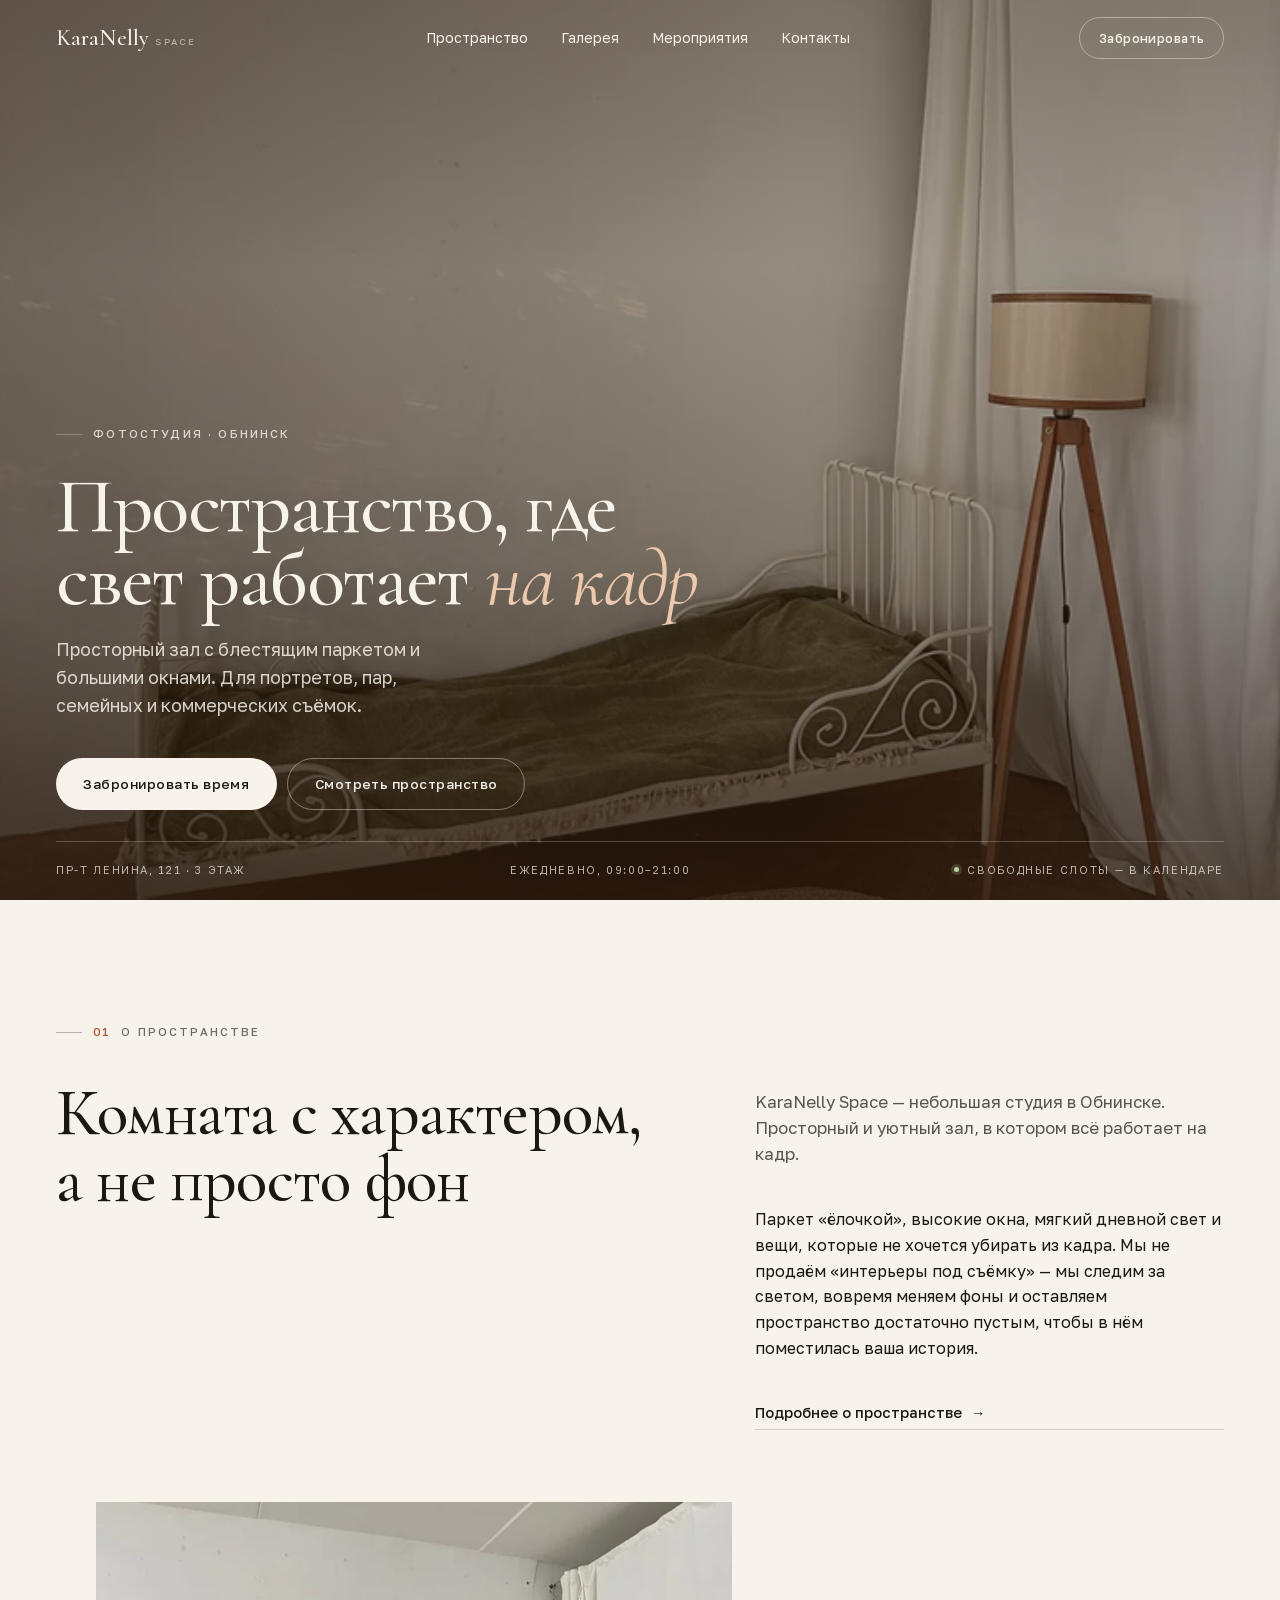
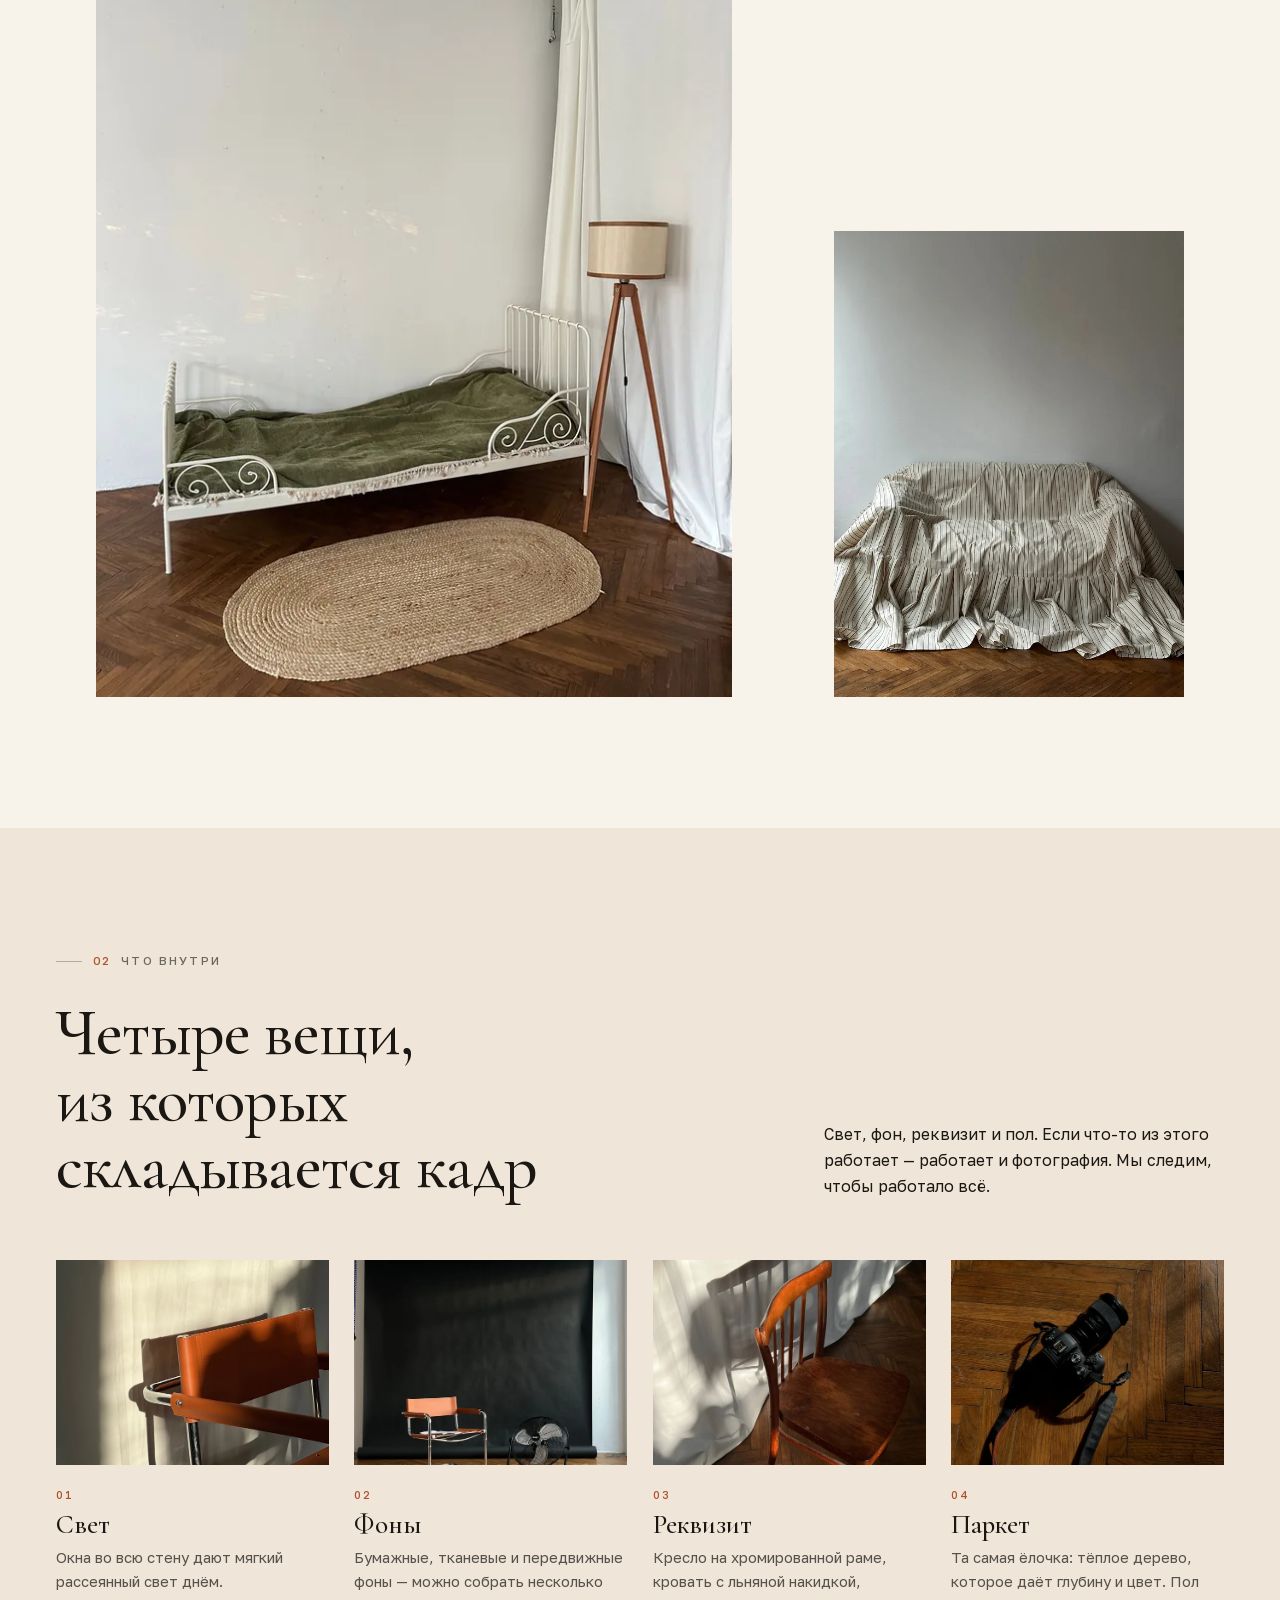
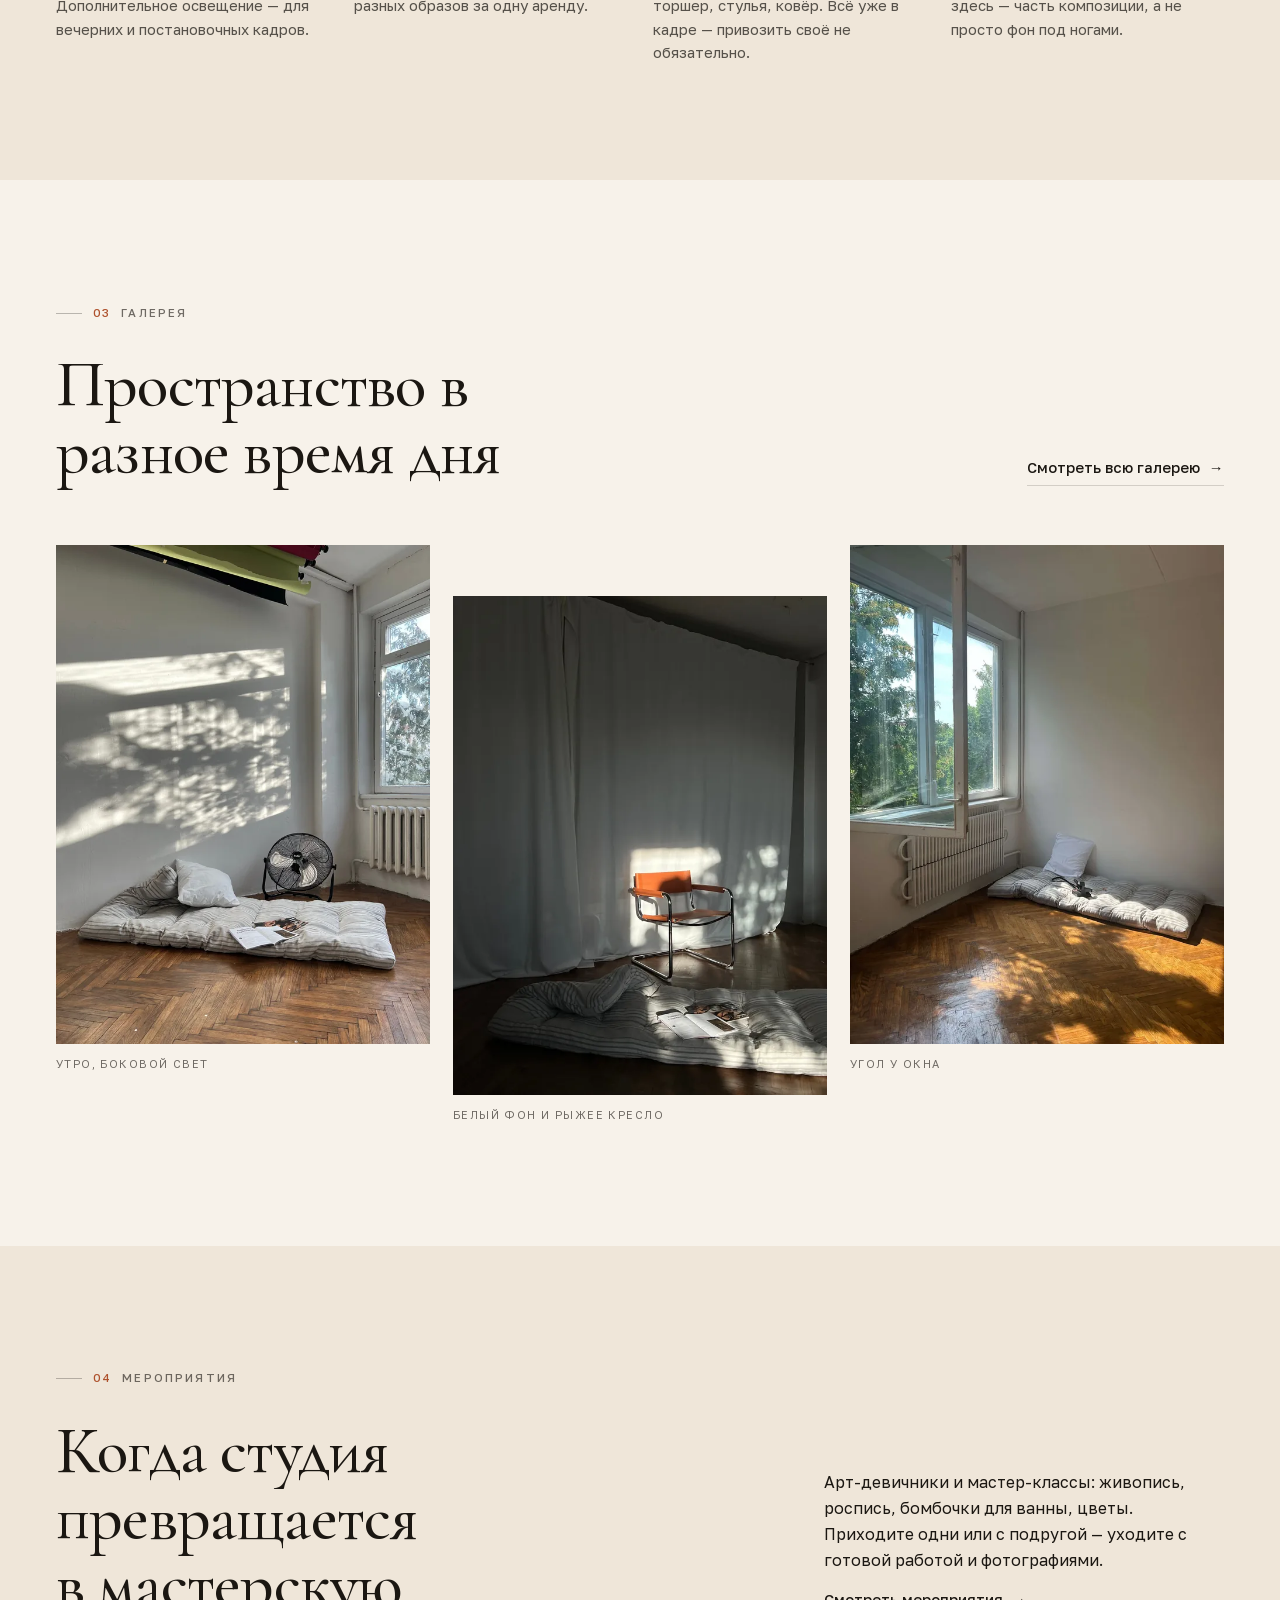
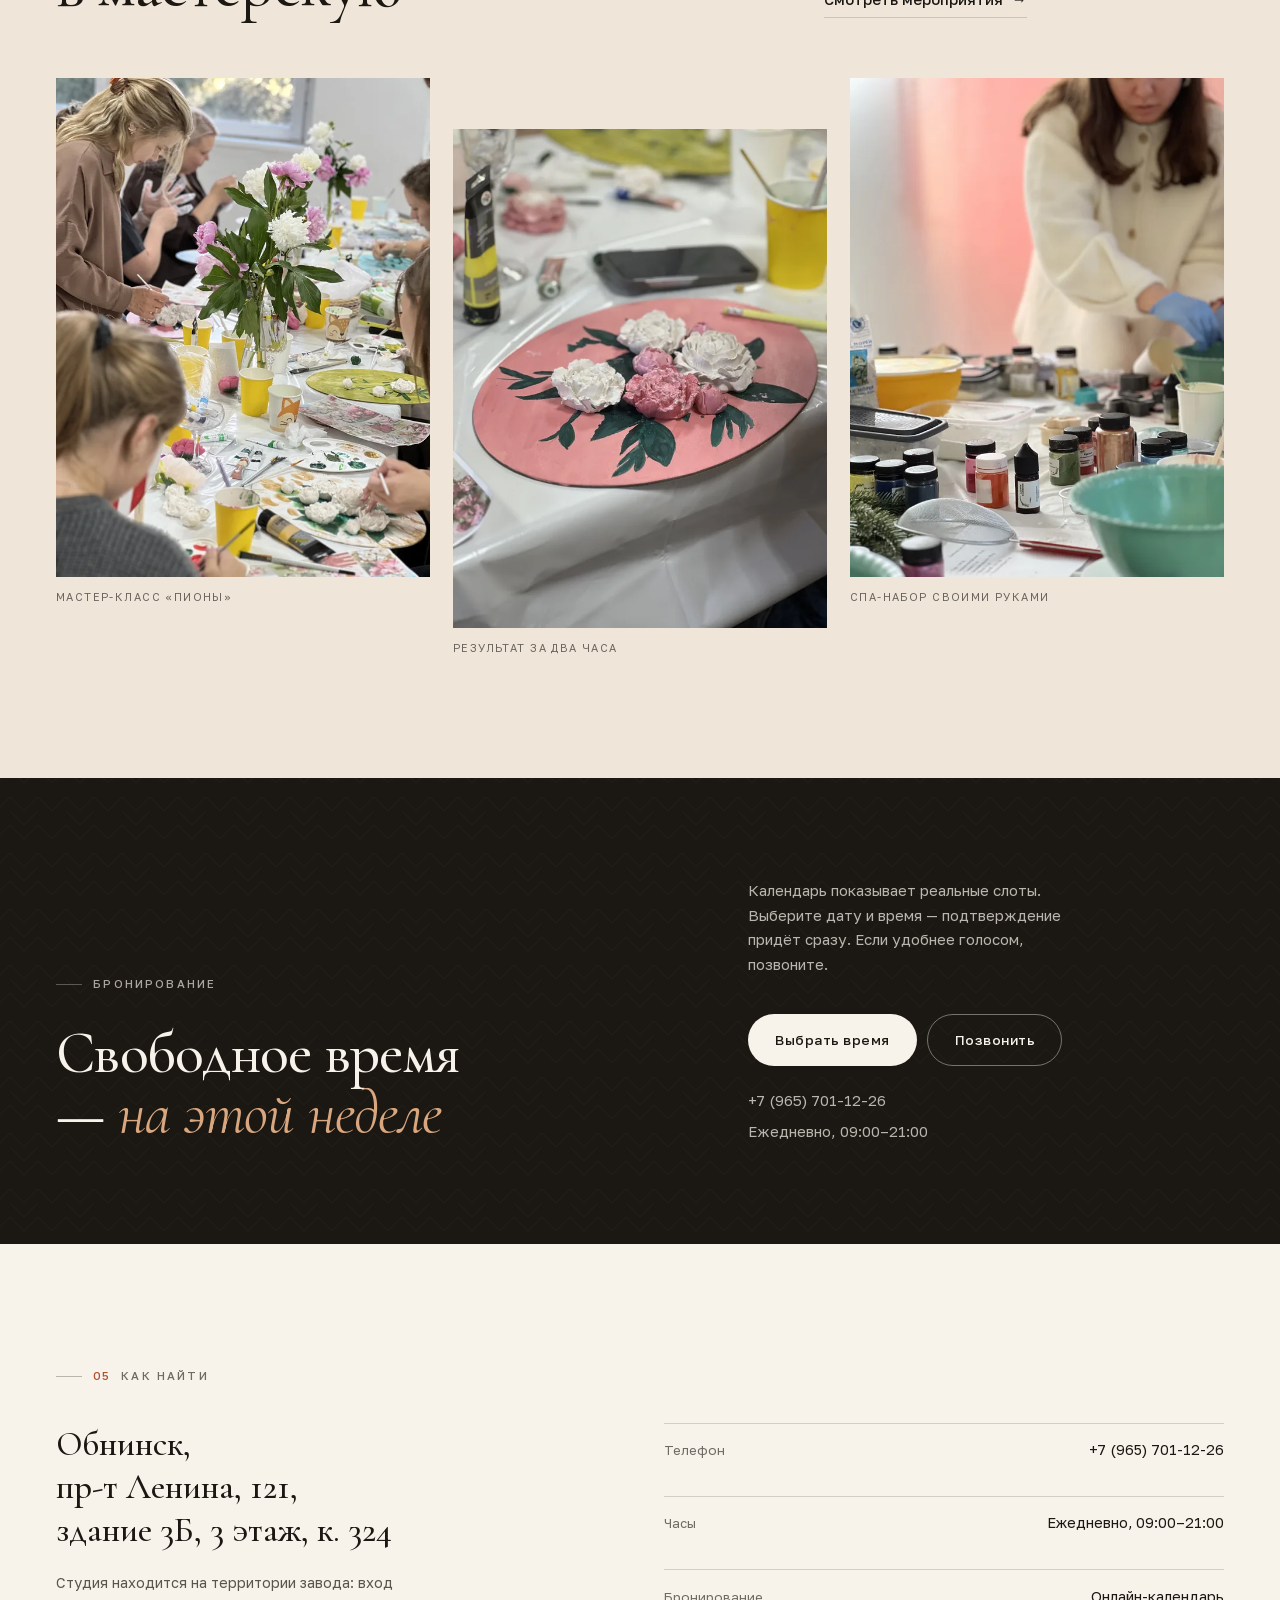
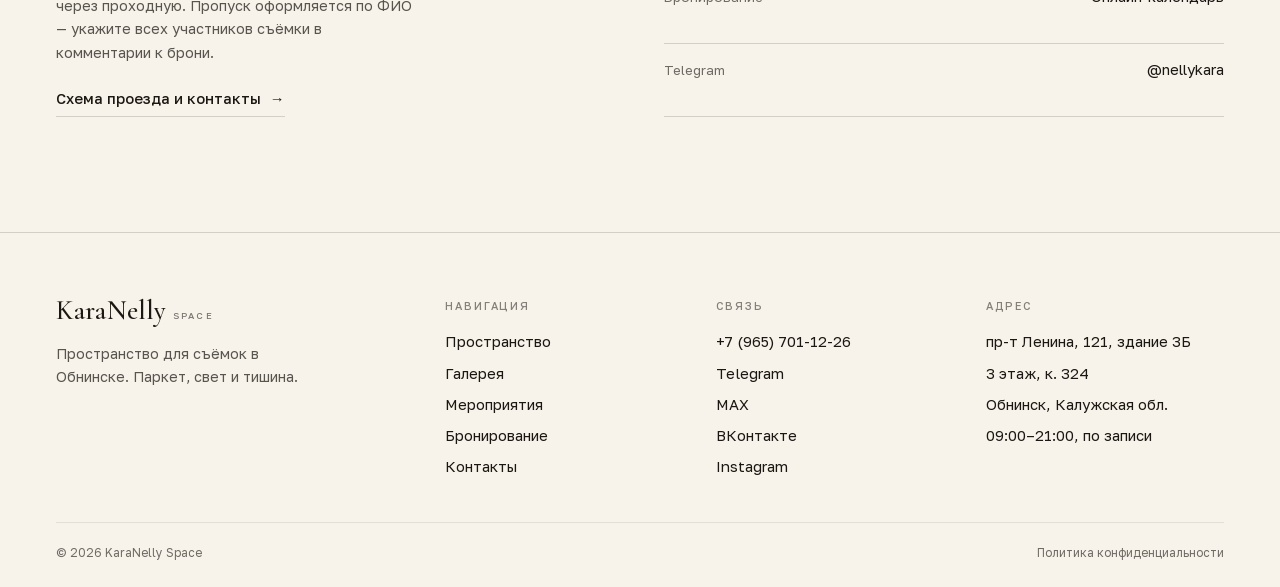
==== commit 247d8f4d: "Раздел «Мероприятия»: страница, блок на главной, фото с мастер-классов - новая страница /events/ в с" ====
--- a/index.html
+++ b/index.html
@@ -64,17 +64,18 @@
 
   <header class="site-header" data-header>
     <div class="container header-inner">
-      <a class="logo" href="index.html" aria-label="KaraNelly Space — на главную">
+      <a class="logo" href="./" aria-label="KaraNelly Space — на главную">
         KaraNelly<span class="logo__sub">space</span>
       </a>
 
       <nav class="nav" aria-label="Основная навигация">
-        <a href="space.html">Пространство</a>
-        <a href="gallery.html">Галерея</a>
-        <a href="contacts.html">Контакты</a>
+        <a href="space/">Пространство</a>
+        <a href="gallery/">Галерея</a>
+        <a href="events/">Мероприятия</a>
+        <a href="contacts/">Контакты</a>
       </nav>
 
-      <a class="btn btn--sm btn--outline-light header-cta" href="booking.html">Забронировать</a>
+      <a class="btn btn--sm btn--outline-light header-cta" href="booking/">Забронировать</a>
 
       <button class="burger" type="button" aria-expanded="false" aria-controls="mobile-menu" aria-label="Открыть меню" data-burger>
         <span></span>
@@ -85,12 +86,13 @@
 
   <div class="mobile-menu" id="mobile-menu" data-menu>
     <nav class="mobile-menu__nav" aria-label="Мобильная навигация">
-      <a href="space.html">Пространство <span>01</span></a>
-      <a href="gallery.html">Галерея <span>02</span></a>
-      <a href="booking.html">Бронирование <span>03</span></a>
-      <a href="contacts.html">Контакты <span>04</span></a>
+      <a href="space/">Пространство <span>01</span></a>
+      <a href="gallery/">Галерея <span>02</span></a>
+      <a href="events/">Мероприятия <span>03</span></a>
+      <a href="booking/">Бронирование <span>04</span></a>
+      <a href="contacts/">Контакты <span>05</span></a>
     </nav>
-    <a class="btn btn--primary" href="booking.html" style="margin-top: 1.75rem; align-self: flex-start;">Забронировать время</a>
+    <a class="btn btn--primary" href="booking/" style="margin-top: 1.75rem; align-self: flex-start;">Забронировать время</a>
     <div class="mobile-menu__foot">
       <a href="tel:+79657011226">+7 (965) 701-12-26</a>
       <a href="https://t.me/nellykara" target="_blank" rel="noopener">Telegram</a>
@@ -120,8 +122,8 @@
         <h1>Пространство, где свет работает <em>на кадр</em></h1>
         <p class="hero__lead">Просторный зал с блестящим паркетом и большими окнами. Для портретов, пар, семейных и коммерческих съёмок.</p>
         <div class="hero__actions">
-          <a class="btn btn--light" href="booking.html">Забронировать время</a>
-          <a class="btn btn--outline-light" href="space.html">Смотреть пространство</a>
+          <a class="btn btn--light" href="booking/">Забронировать время</a>
+          <a class="btn btn--outline-light" href="space/">Смотреть пространство</a>
         </div>
       </div>
 
@@ -142,7 +144,7 @@
           <div class="intro__aside" data-reveal data-delay="120">
             <p class="lead">KaraNelly Space — небольшая студия в Обнинске. Просторный и уютный зал, в котором всё работает на кадр.</p>
             <p>Паркет «ёлочкой», высокие окна, мягкий дневной свет и вещи, которые не хочется убирать из кадра. Мы не продаём «интерьеры под съёмку» — мы следим за светом, вовремя меняем фоны и оставляем пространство достаточно пустым, чтобы в нём поместилась ваша история.</p>
-            <a class="text-link" href="space.html">Подробнее о пространстве</a>
+            <a class="text-link" href="space/">Подробнее о пространстве</a>
           </div>
         </div>
 
@@ -249,13 +251,13 @@
             <h2 class="display" id="gallery-title" style="margin-top: 1.1rem;" data-reveal>Пространство в разное время дня</h2>
           </div>
           <p class="section-head__aside" data-reveal data-delay="120">
-            <a class="text-link" href="gallery.html">Смотреть всю галерею</a>
+            <a class="text-link" href="gallery/">Смотреть всю галерею</a>
           </p>
         </div>
 
         <div class="strip">
           <figure class="strip__item" data-reveal>
-            <a href="gallery.html">
+            <a href="gallery/">
               <img src="assets/img/g03-1100.webp"
                    srcset="assets/img/g03-640.webp 640w, assets/img/g03-1100.webp 1100w, assets/img/g03-1600.webp 1600w"
                    sizes="(min-width: 900px) 32vw, 76vw"
@@ -266,7 +268,7 @@
           </figure>
 
           <figure class="strip__item" data-reveal data-delay="90">
-            <a href="gallery.html">
+            <a href="gallery/">
               <img src="assets/img/g06-1100.webp"
                    srcset="assets/img/g06-640.webp 640w, assets/img/g06-1100.webp 1100w, assets/img/g06-1600.webp 1600w"
                    sizes="(min-width: 900px) 32vw, 76vw"
@@ -277,7 +279,7 @@
           </figure>
 
           <figure class="strip__item" data-reveal data-delay="180">
-            <a href="gallery.html">
+            <a href="gallery/">
               <img src="assets/img/g13-1100.webp"
                    srcset="assets/img/g13-640.webp 640w, assets/img/g13-1100.webp 1100w, assets/img/g13-1600.webp 1600w"
                    sizes="(min-width: 900px) 32vw, 76vw"
@@ -285,6 +287,54 @@
                    alt="Угол зала с подушками на полу у окна">
             </a>
             <figcaption>Угол у окна</figcaption>
+          </figure>
+        </div>
+      </div>
+    </section>
+
+    <!-- Мероприятия -->
+    <section class="section section--soft" aria-labelledby="events-title">
+      <div class="container">
+        <div class="section-head">
+          <div>
+            <p class="eyebrow"><b>04</b> Мероприятия</p>
+            <h2 class="display" id="events-title" style="margin-top: 1.1rem;" data-reveal>Когда студия превращается в мастерскую</h2>
+          </div>
+          <p class="section-head__aside" data-reveal data-delay="120">Арт-девичники и мастер-классы: живопись, роспись, бомбочки для ванны, цветы. Приходите одни или с подругой — уходите с готовой работой и фотографиями.<br><a class="text-link" href="events/" style="margin-top: .9rem;">Смотреть мероприятия</a></p>
+        </div>
+
+        <div class="strip">
+          <figure class="strip__item" data-reveal>
+            <a href="events/">
+              <img src="assets/img/ev-group-1100.webp"
+                   srcset="assets/img/ev-group-640.webp 640w, assets/img/ev-group-1100.webp 1100w, assets/img/ev-group-1600.webp 1600w"
+                   sizes="(min-width: 900px) 32vw, 76vw"
+                   width="1100" height="1467" loading="lazy" decoding="async"
+                   alt="Женщины за большим столом расписывают тарелки пионами">
+            </a>
+            <figcaption>Мастер-класс «Пионы»</figcaption>
+          </figure>
+
+          <figure class="strip__item" data-reveal data-delay="90">
+            <a href="events/">
+              <img src="assets/img/ev-peonies-1100.webp"
+                   srcset="assets/img/ev-peonies-640.webp 640w, assets/img/ev-peonies-1100.webp 1100w, assets/img/ev-peonies-1600.webp 1600w"
+                   sizes="(min-width: 900px) 32vw, 76vw"
+                   width="1100" height="1467" loading="lazy" decoding="async"
+                   alt="Розовая тарелка с нарисованными пионами на столе">
+            </a>
+            <figcaption>Результат за два часа</figcaption>
+          </figure>
+
+          <figure class="strip__item" data-reveal data-delay="180">
+            <a href="events/">
+              <img src="assets/img/ev-bombs-work-1100.webp"
+                   srcset="assets/img/ev-bombs-work-640.webp 640w, assets/img/ev-bombs-work-1100.webp 1100w, assets/img/ev-bombs-work-1600.webp 1600w"
+                   sizes="(min-width: 900px) 32vw, 76vw"
+                   width="1100" height="1467" loading="lazy" decoding="async"
+                   alt="Участница смешивает ингредиенты для бомбочек в миске">
+            </a>
+            <figcaption>Спа-набор своими руками</figcaption>
           </figure>
         </div>
       </div>
@@ -300,7 +350,7 @@
         <div class="cta-band__aside" data-reveal data-delay="120">
           <p>Календарь показывает реальные слоты. Выберите дату и время — подтверждение придёт сразу. Если удобнее голосом, позвоните.</p>
           <div class="cta-band__actions">
-            <a class="btn btn--light" href="booking.html">Выбрать время</a>
+            <a class="btn btn--light" href="booking/">Выбрать время</a>
             <a class="btn btn--outline-light" href="tel:+79657011226">Позвонить</a>
           </div>
           <p class="cta-band__phones">
@@ -314,18 +364,18 @@
     <!-- Как найти -->
     <section class="section" aria-labelledby="find-title">
       <div class="container">
-        <p class="eyebrow"><b>04</b> Как найти</p>
+        <p class="eyebrow"><b>05</b> Как найти</p>
         <div class="find" style="margin-top: 1.6rem;">
           <div>
             <h2 class="find__address" id="find-title" data-reveal>Обнинск,<br>пр-т Ленина, 121,<br>здание 3Б, 3 этаж, к. 324</h2>
             <p class="find__note">Студия находится на территории завода: вход через проходную. Пропуск оформляется по ФИО — укажите всех участников съёмки в комментарии к брони.</p>
-            <p style="margin-top: 1.4rem;"><a class="text-link" href="contacts.html">Схема проезда и контакты</a></p>
+            <p style="margin-top: 1.4rem;"><a class="text-link" href="contacts/">Схема проезда и контакты</a></p>
           </div>
 
           <dl class="find__list">
             <div class="find__row"><dt>Телефон</dt><dd><a href="tel:+79657011226">+7 (965) 701-12-26</a></dd></div>
             <div class="find__row"><dt>Часы</dt><dd>Ежедневно, 09:00–21:00</dd></div>
-            <div class="find__row"><dt>Бронирование</dt><dd><a href="booking.html">Онлайн-календарь</a></dd></div>
+            <div class="find__row"><dt>Бронирование</dt><dd><a href="booking/">Онлайн-календарь</a></dd></div>
             <div class="find__row"><dt>Telegram</dt><dd><a href="https://t.me/nellykara" target="_blank" rel="noopener">@nellykara</a></dd></div>
           </dl>
         </div>
@@ -337,17 +387,18 @@
     <div class="container">
       <div class="footer-top">
         <div class="footer-brand">
-          <a class="logo" href="index.html">KaraNelly<span class="logo__sub">space</span></a>
+          <a class="logo" href="./">KaraNelly<span class="logo__sub">space</span></a>
           <p>Пространство для съёмок в Обнинске. Паркет, свет и тишина.</p>
         </div>
 
         <div class="footer-col">
           <h2>Навигация</h2>
           <ul>
-            <li><a href="space.html">Пространство</a></li>
-            <li><a href="gallery.html">Галерея</a></li>
-            <li><a href="booking.html">Бронирование</a></li>
-            <li><a href="contacts.html">Контакты</a></li>
+            <li><a href="space/">Пространство</a></li>
+            <li><a href="gallery/">Галерея</a></li>
+            <li><a href="events/">Мероприятия</a></li>
+            <li><a href="booking/">Бронирование</a></li>
+            <li><a href="contacts/">Контакты</a></li>
           </ul>
         </div>
 
@@ -375,7 +426,7 @@
 
       <div class="footer-bottom">
         <span>© <span data-year>2026</span> KaraNelly Space</span>
-        <span><a href="privacy.html">Политика конфиденциальности</a></span>
+        <span><a href="privacy/">Политика конфиденциальности</a></span>
       </div>
     </div>
   </footer>
--- a/assets/css/style.css
+++ b/assets/css/style.css
@@ -533,6 +533,7 @@
   flex-direction: column;
   justify-content: flex-end;
   min-height: 640px;
+  min-height: 100vh;
   min-height: 100svh;
   padding-top: var(--header-h);
   color: var(--paper);
@@ -1715,10 +1716,6 @@
 
 /* Высокие узкие экраны: чуть больше воздуха в первом экране */
 @media (max-width: 767px) {
-  .hero {
-    min-height: 92svh;
-  }
-
   .hero__media img {
     object-position: 50% 62%;
   }
@@ -1982,3 +1979,69 @@
     align-items: center;
   }
 }
+
+/* --------------------------------------------------------------------------
+   25. Мероприятия
+   -------------------------------------------------------------------------- */
+.events-grid {
+  display: grid;
+  gap: clamp(1.5rem, 3.5vw, 2.2rem);
+}
+
+.event-card__media {
+  overflow: hidden;
+  background: var(--paper-deep);
+}
+
+.event-card__media img {
+  width: 100%;
+  aspect-ratio: 3 / 4;
+  object-fit: cover;
+  transition: transform 1.1s var(--ease-out);
+}
+
+.event-card:hover .event-card__media img {
+  transform: scale(1.04);
+}
+
+.event-card h3 {
+  margin: 0.9rem 0 0.45rem;
+  font-family: var(--font-display);
+  font-size: clamp(1.5rem, 2.6vw, 1.95rem);
+  font-weight: 500;
+  line-height: 1.05;
+}
+
+.event-card p {
+  max-width: 34ch;
+  font-size: 0.93rem;
+  line-height: 1.6;
+  color: var(--ink-70);
+}
+
+.events-note {
+  margin-top: clamp(1.5rem, 3vw, 2.2rem);
+  padding-top: 1rem;
+  border-top: 1px solid var(--line);
+  font-size: 0.9rem;
+  color: var(--ink-70);
+}
+
+/* Заголовок-«дисплей» внутри чередующегося блока — как на странице пространства */
+.block .display {
+  font-size: clamp(1.85rem, 3.6vw, 2.75rem);
+  line-height: 1.04;
+  margin-bottom: 0.85rem;
+}
+
+@media (min-width: 640px) {
+  .events-grid {
+    grid-template-columns: repeat(2, 1fr);
+  }
+}
+
+@media (min-width: 980px) {
+  .events-grid {
+    grid-template-columns: repeat(3, 1fr);
+  }
+}
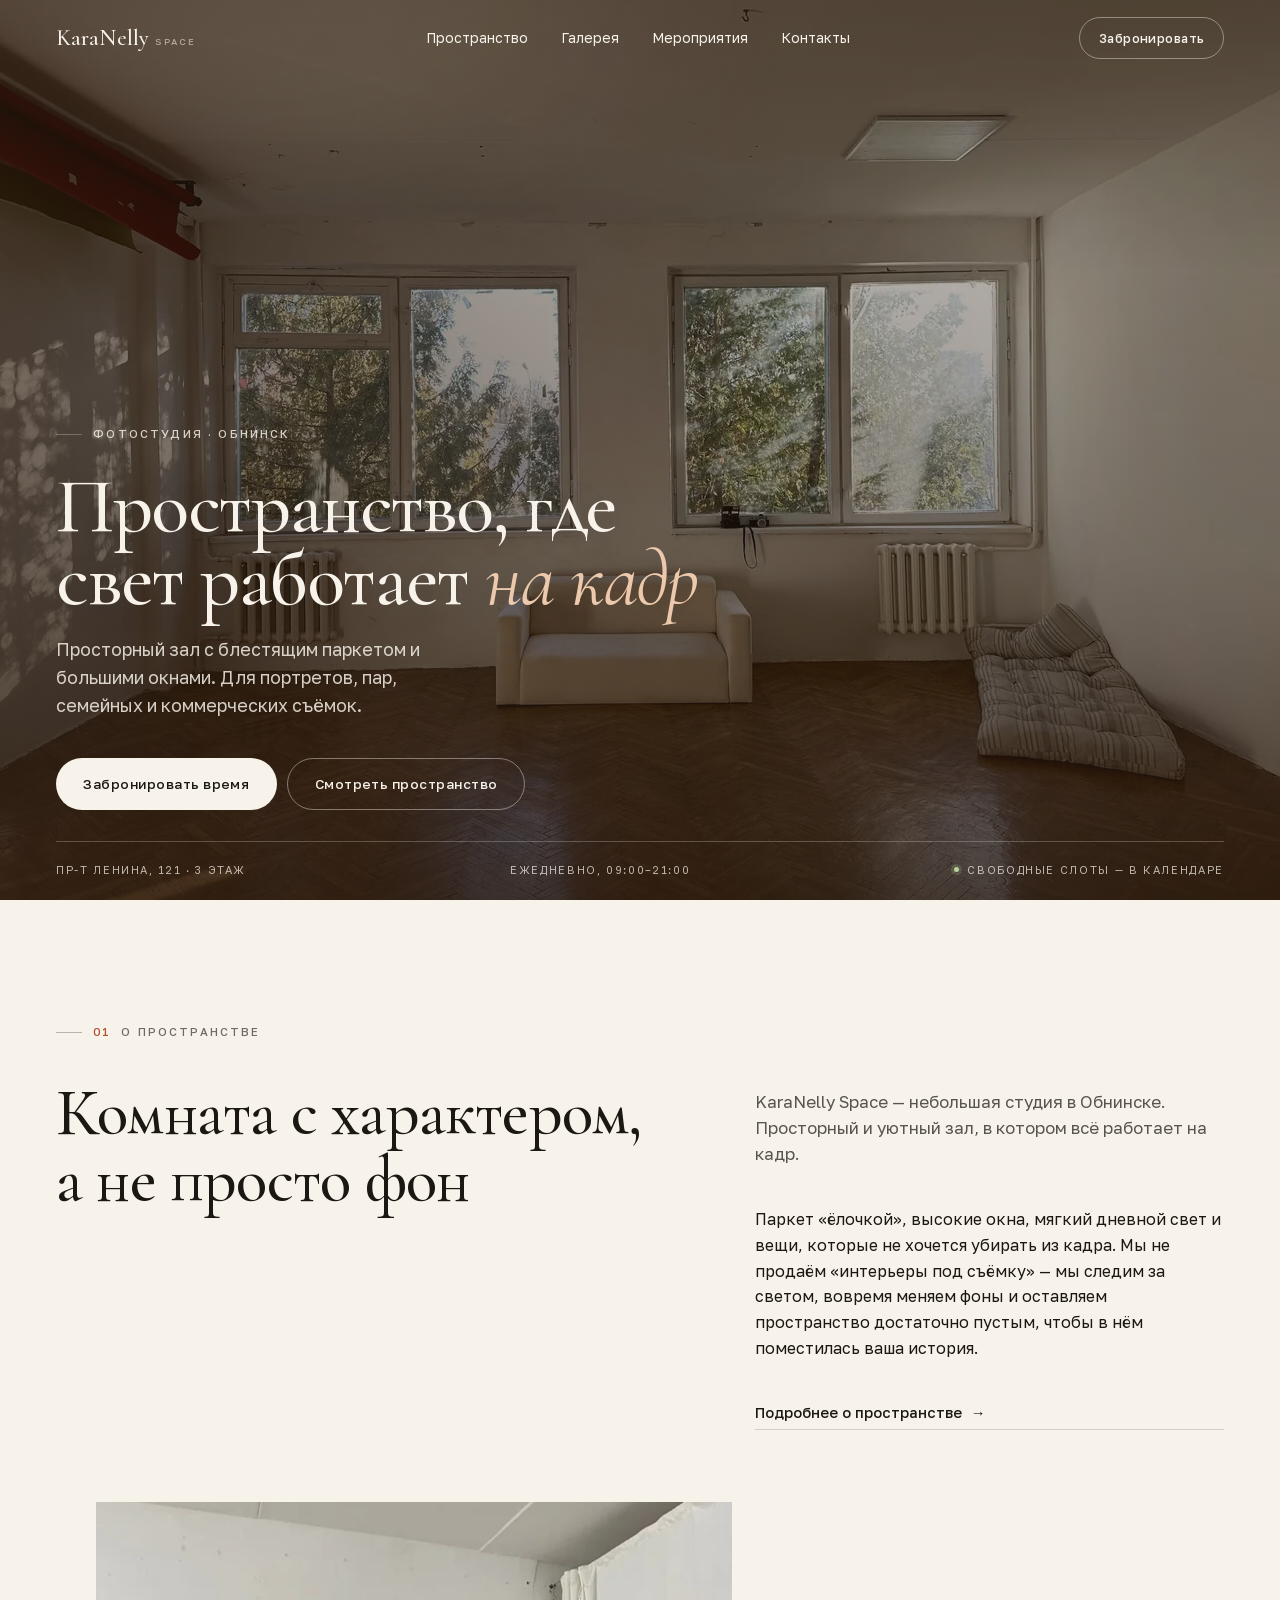
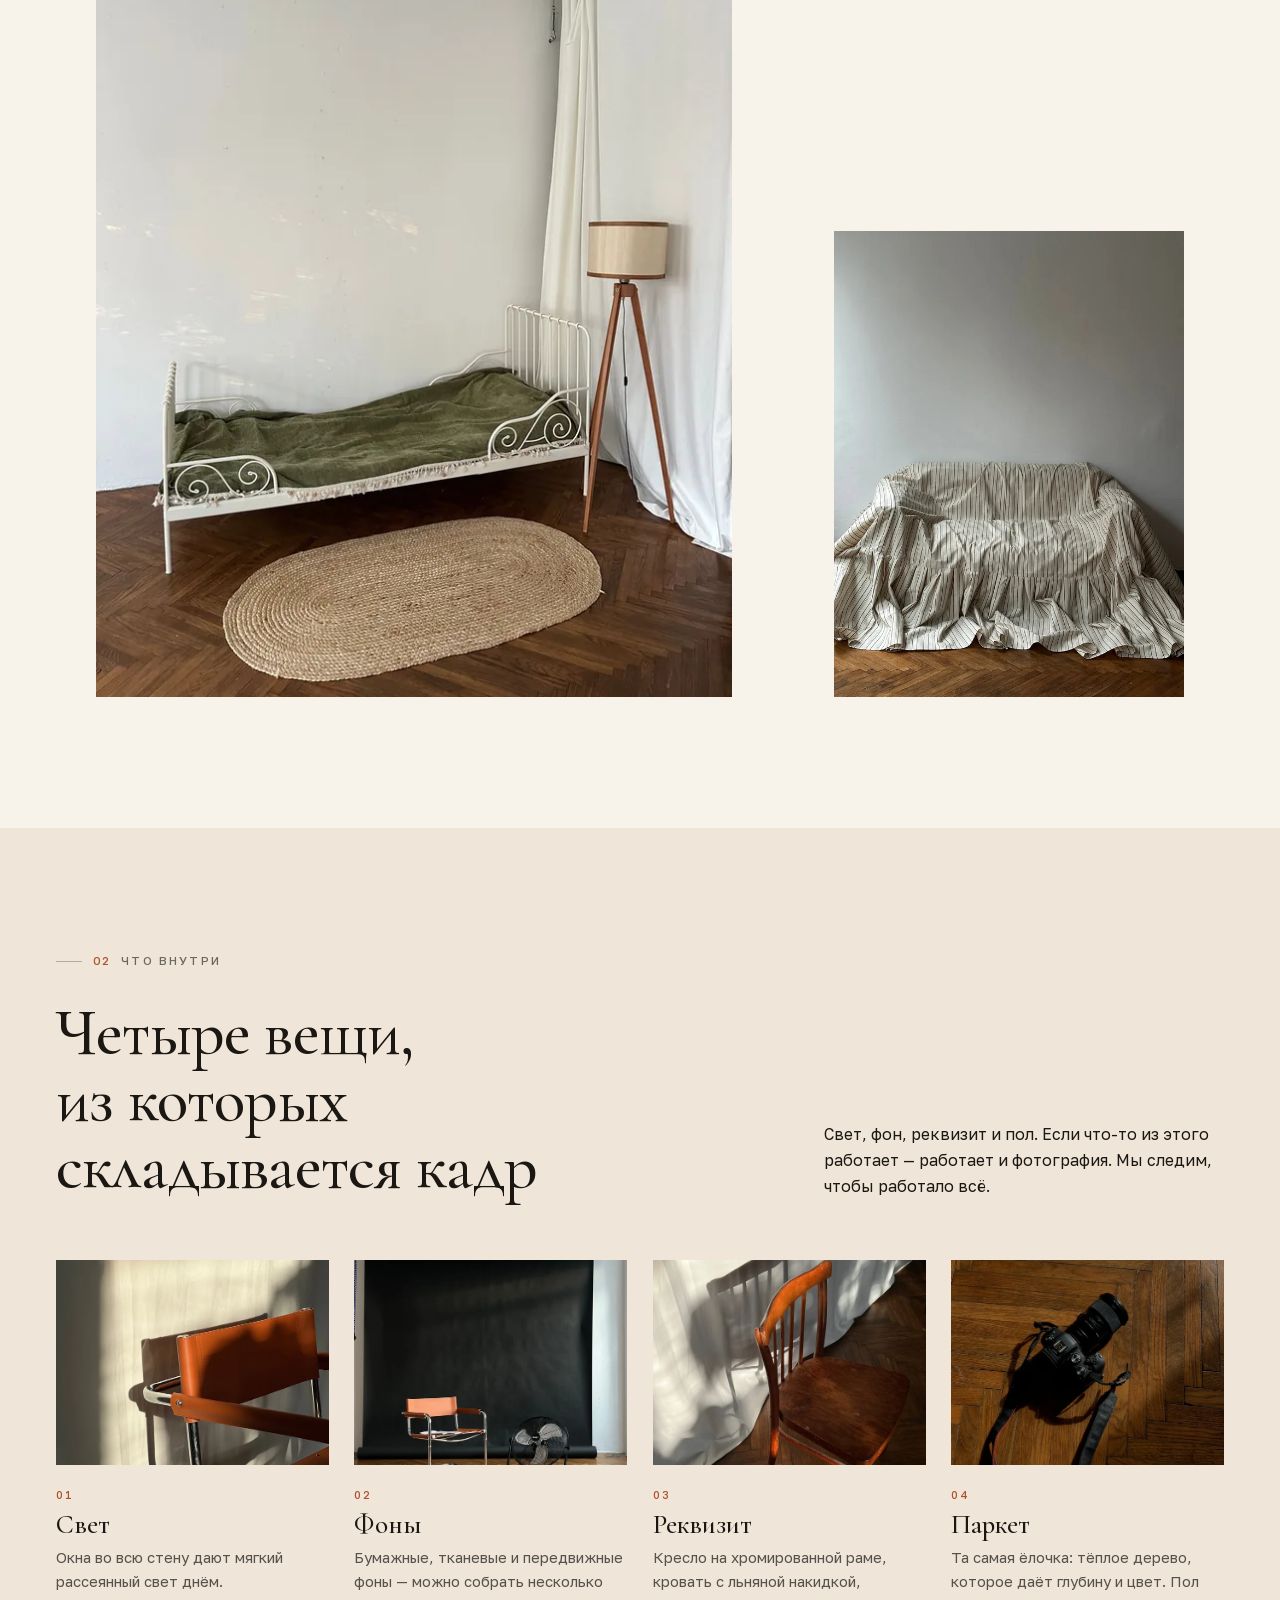
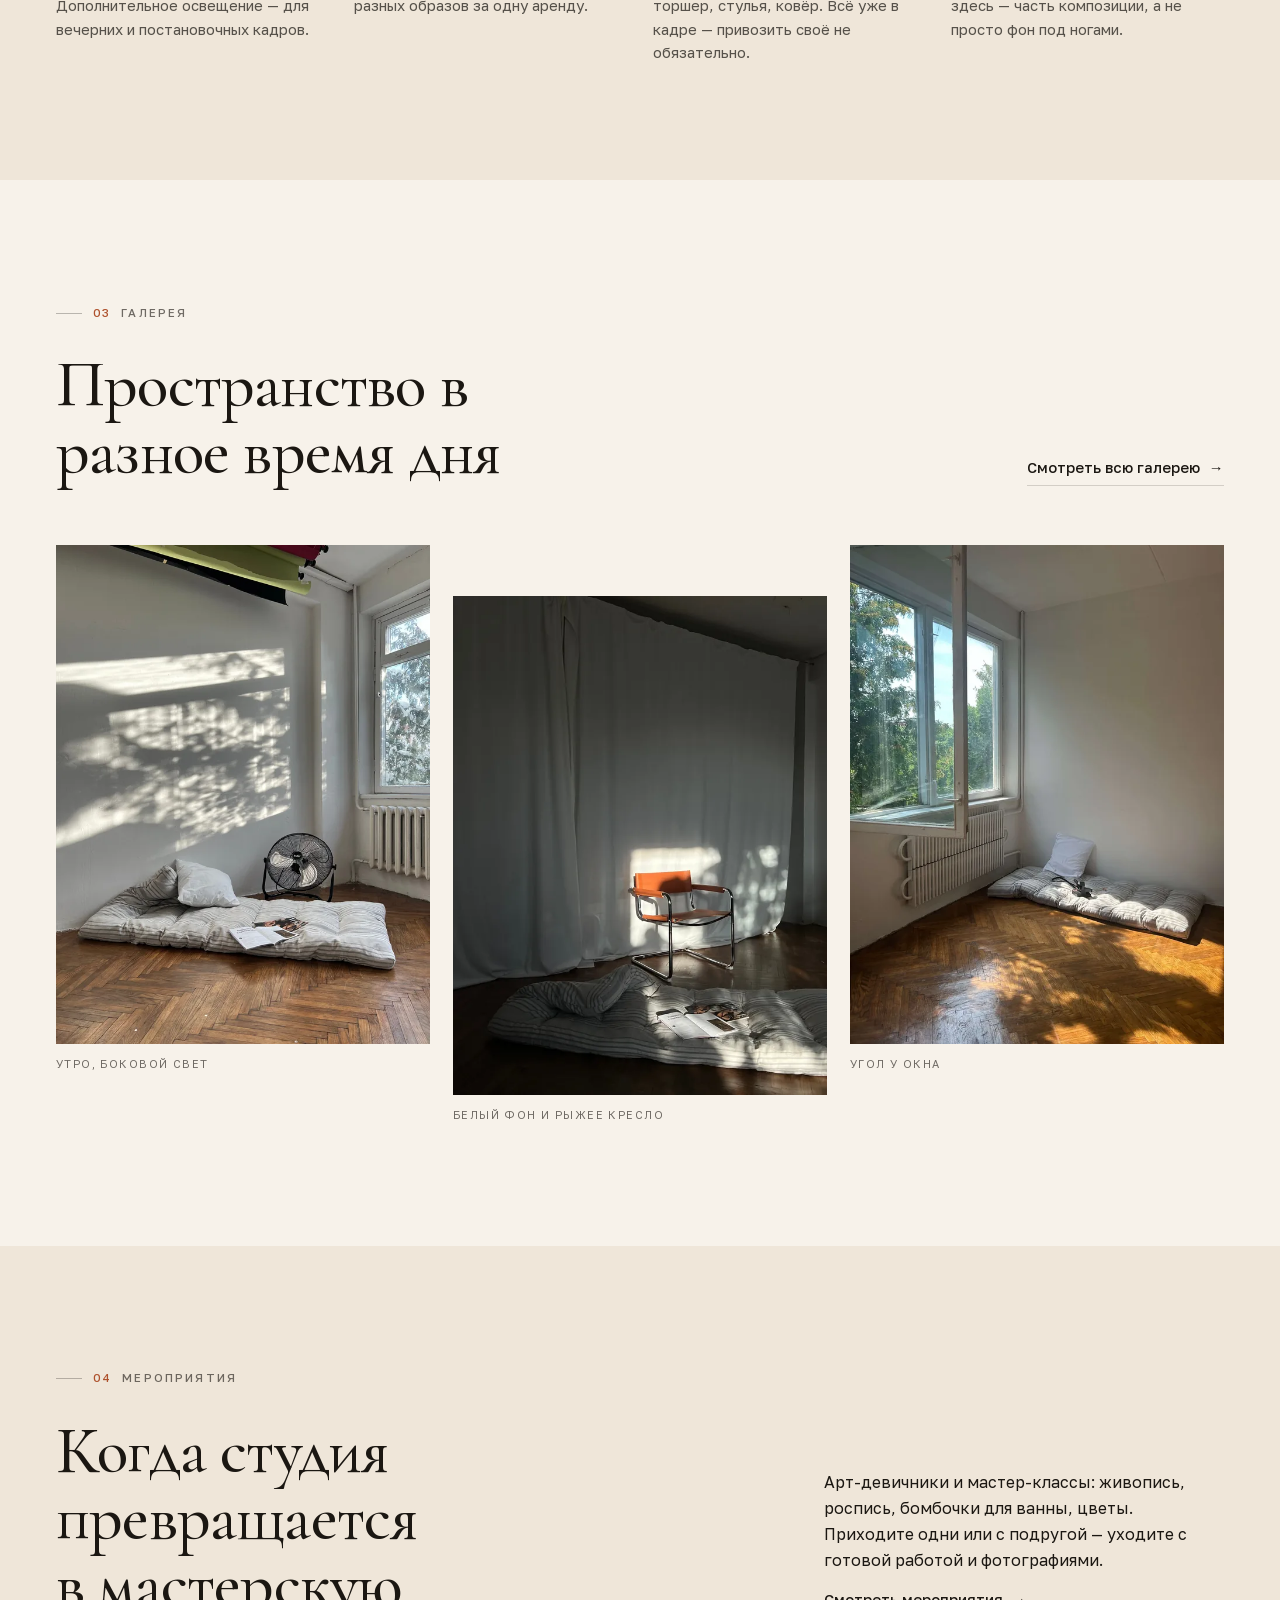
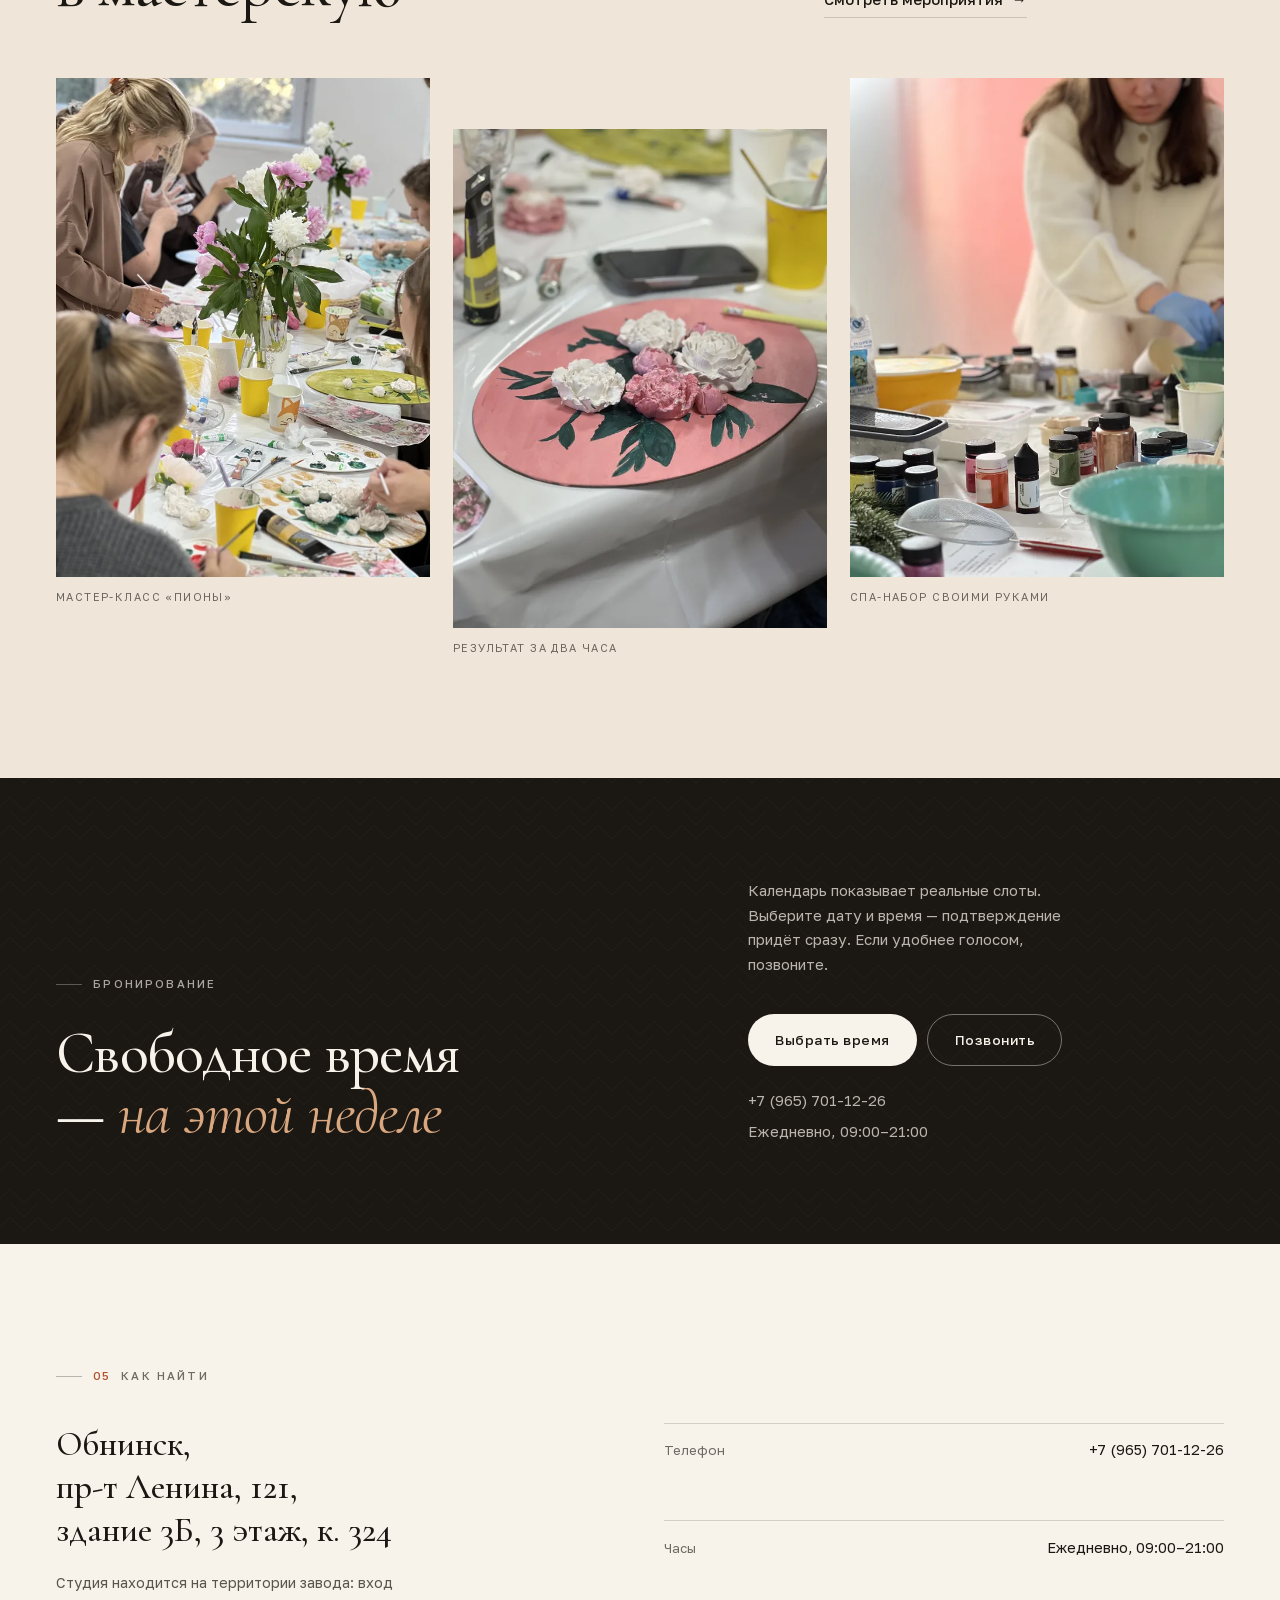
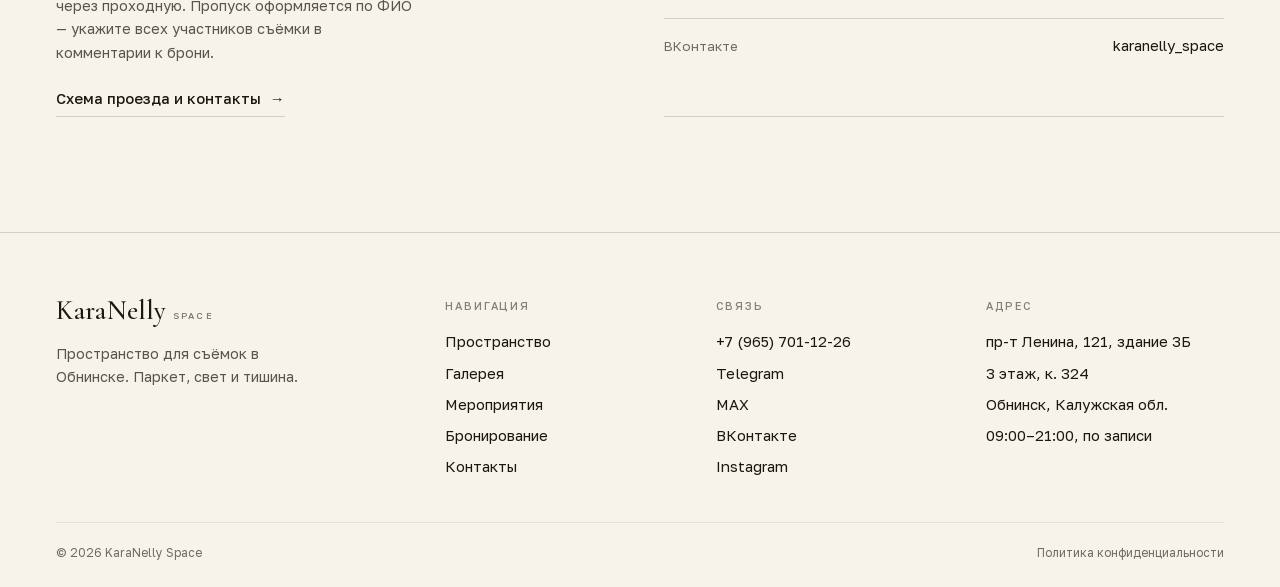
==== commit c852f248: "Правки контента: убраны блоки «Афиша и запись» и «Как добраться», ссылки на ВК, зум карты - на /even" ====
--- a/index.html
+++ b/index.html
@@ -375,8 +375,7 @@
           <dl class="find__list">
             <div class="find__row"><dt>Телефон</dt><dd><a href="tel:+79657011226">+7 (965) 701-12-26</a></dd></div>
             <div class="find__row"><dt>Часы</dt><dd>Ежедневно, 09:00–21:00</dd></div>
-            <div class="find__row"><dt>Бронирование</dt><dd><a href="booking/">Онлайн-календарь</a></dd></div>
-            <div class="find__row"><dt>Telegram</dt><dd><a href="https://t.me/nellykara" target="_blank" rel="noopener">@nellykara</a></dd></div>
+            <div class="find__row"><dt>ВКонтакте</dt><dd><a href="https://vk.ru/karanelly_space" target="_blank" rel="noopener">karanelly_space</a></dd></div>
           </dl>
         </div>
       </div>
--- a/assets/css/style.css
+++ b/assets/css/style.css
@@ -2040,8 +2040,215 @@
   }
 }
 
-@media (min-width: 980px) {
+
+
+@media (min-width: 1100px) {
   .events-grid {
-    grid-template-columns: repeat(3, 1fr);
-  }
-}
+    grid-template-columns: repeat(4, 1fr);
+  }
+}
+
+/* --------------------------------------------------------------------------
+   26. Карусель вертикальных видео
+   -------------------------------------------------------------------------- */
+.video-carousel {
+  position: relative;
+  --reel-card: clamp(240px, 72vw, 300px);
+  --reel-pad: 10px;
+}
+
+.video-carousel__track {
+  display: flex;
+  gap: 1rem;
+  overflow-x: auto;
+  scroll-snap-type: x mandatory;
+  scrollbar-width: none;
+  -webkit-overflow-scrolling: touch;
+  /* Лента на всю ширину экрана, чтобы соседняя карточка выходила от самого края */
+  width: 100vw;
+  margin-left: calc(50% - 50vw);
+  padding-inline: calc(50vw - var(--reel-card) / 2);
+  padding-block: 0.25rem 0.5rem;
+}
+
+.video-carousel__track::-webkit-scrollbar {
+  display: none;
+}
+
+/* Каждая карточка — своя подложка */
+.video-card {
+  position: relative;
+  flex: 0 0 auto;
+  width: var(--reel-card);
+  margin: 0;
+  padding: var(--reel-pad);
+  border: 1px solid var(--line-soft);
+  border-radius: 22px;
+  background: var(--white);
+  box-shadow: 0 18px 38px rgba(27, 23, 18, 0.07);
+  scroll-snap-align: center;
+}
+
+.video-card__media {
+  display: block;
+  width: 100%;
+  height: auto;
+  aspect-ratio: 9 / 16;
+  object-fit: cover;
+  border-radius: 14px;
+  background: #0e0b08;
+}
+
+/* Управление: play — точки — звук, по центру */
+.reel-controls {
+  display: flex;
+  align-items: center;
+  justify-content: center;
+  gap: 0.9rem;
+  margin-top: 1.25rem;
+}
+
+.reel-toggle,
+.video-carousel__sound {
+  flex: none;
+  display: grid;
+  place-items: center;
+  width: 52px;
+  height: 52px;
+  border-radius: 50%;
+}
+
+.reel-toggle {
+  border: 1px solid var(--rust);
+  background: var(--rust);
+  color: var(--paper);
+  transition: background-color 0.3s var(--ease), border-color 0.3s var(--ease);
+}
+
+.reel-toggle:hover {
+  background: var(--rust);
+  border-color: var(--rust);
+}
+
+.reel-toggle__pause {
+  display: none;
+}
+
+.reel-toggle.is-running .reel-toggle__play {
+  display: none;
+}
+
+.reel-toggle.is-running .reel-toggle__pause {
+  display: block;
+}
+
+.reel-dots {
+  display: flex;
+  align-items: center;
+  gap: 0.5rem;
+  min-height: 24px;
+  margin: 0;
+  padding: 0;
+  list-style: none;
+}
+
+.reel-dots li {
+  display: flex;
+}
+
+.reel-dot {
+  position: relative;
+  display: block;
+  width: 7px;
+  height: 7px;
+  padding: 0;
+  border: 0;
+  border-radius: 999px;
+  background: rgba(174, 81, 44, 0.4);
+  cursor: pointer;
+  overflow: hidden;
+  transition: width 0.45s var(--ease), height 0.45s var(--ease),
+    background-color 0.3s var(--ease);
+}
+
+.reel-dot::after {
+  content: "";
+  position: absolute;
+  inset: -9px;
+}
+
+.reel-dot:hover {
+  background: var(--rust);
+}
+
+.reel-dot.is-done {
+  background: var(--rust);
+}
+
+.reel-dot.is-active {
+  width: 56px;
+  height: 4px;
+  background: rgba(174, 81, 44, 0.2);
+}
+
+.reel-dot__fill {
+  position: absolute;
+  inset: 0;
+  border-radius: inherit;
+  background: var(--rust);
+  transform: scaleX(0);
+  transform-origin: left center;
+}
+
+/* Звук: без заливки, только контур; включён — рыжий контур */
+.video-carousel__sound {
+  border: 1px solid var(--line);
+  background: transparent;
+  color: var(--ink);
+  transition: border-color 0.3s var(--ease), color 0.3s var(--ease);
+}
+
+.video-carousel__sound:hover {
+  border-color: var(--ink);
+  color: var(--ink);
+}
+
+.video-carousel__sound.is-on {
+  border-color: var(--rust);
+  color: var(--rust);
+}
+
+.video-carousel__sound .icon-on {
+  display: none;
+}
+
+.video-carousel__sound.is-on .icon-off {
+  display: none;
+}
+
+.video-carousel__sound.is-on .icon-on {
+  display: block;
+}
+
+@media (min-width: 900px) {
+  .video-carousel {
+    --reel-card: 280px;
+  }
+
+  /* На широком экране лента заполняет ширину, центрирование не нужно */
+  .video-carousel__track {
+    width: auto;
+    margin-left: 0;
+    padding-inline: 0;
+  }
+
+  .video-card {
+    scroll-snap-align: start;
+  }
+}
+
+@media (min-width: 1200px) {
+  .video-carousel {
+    --reel-card: 320px;
+  }
+}
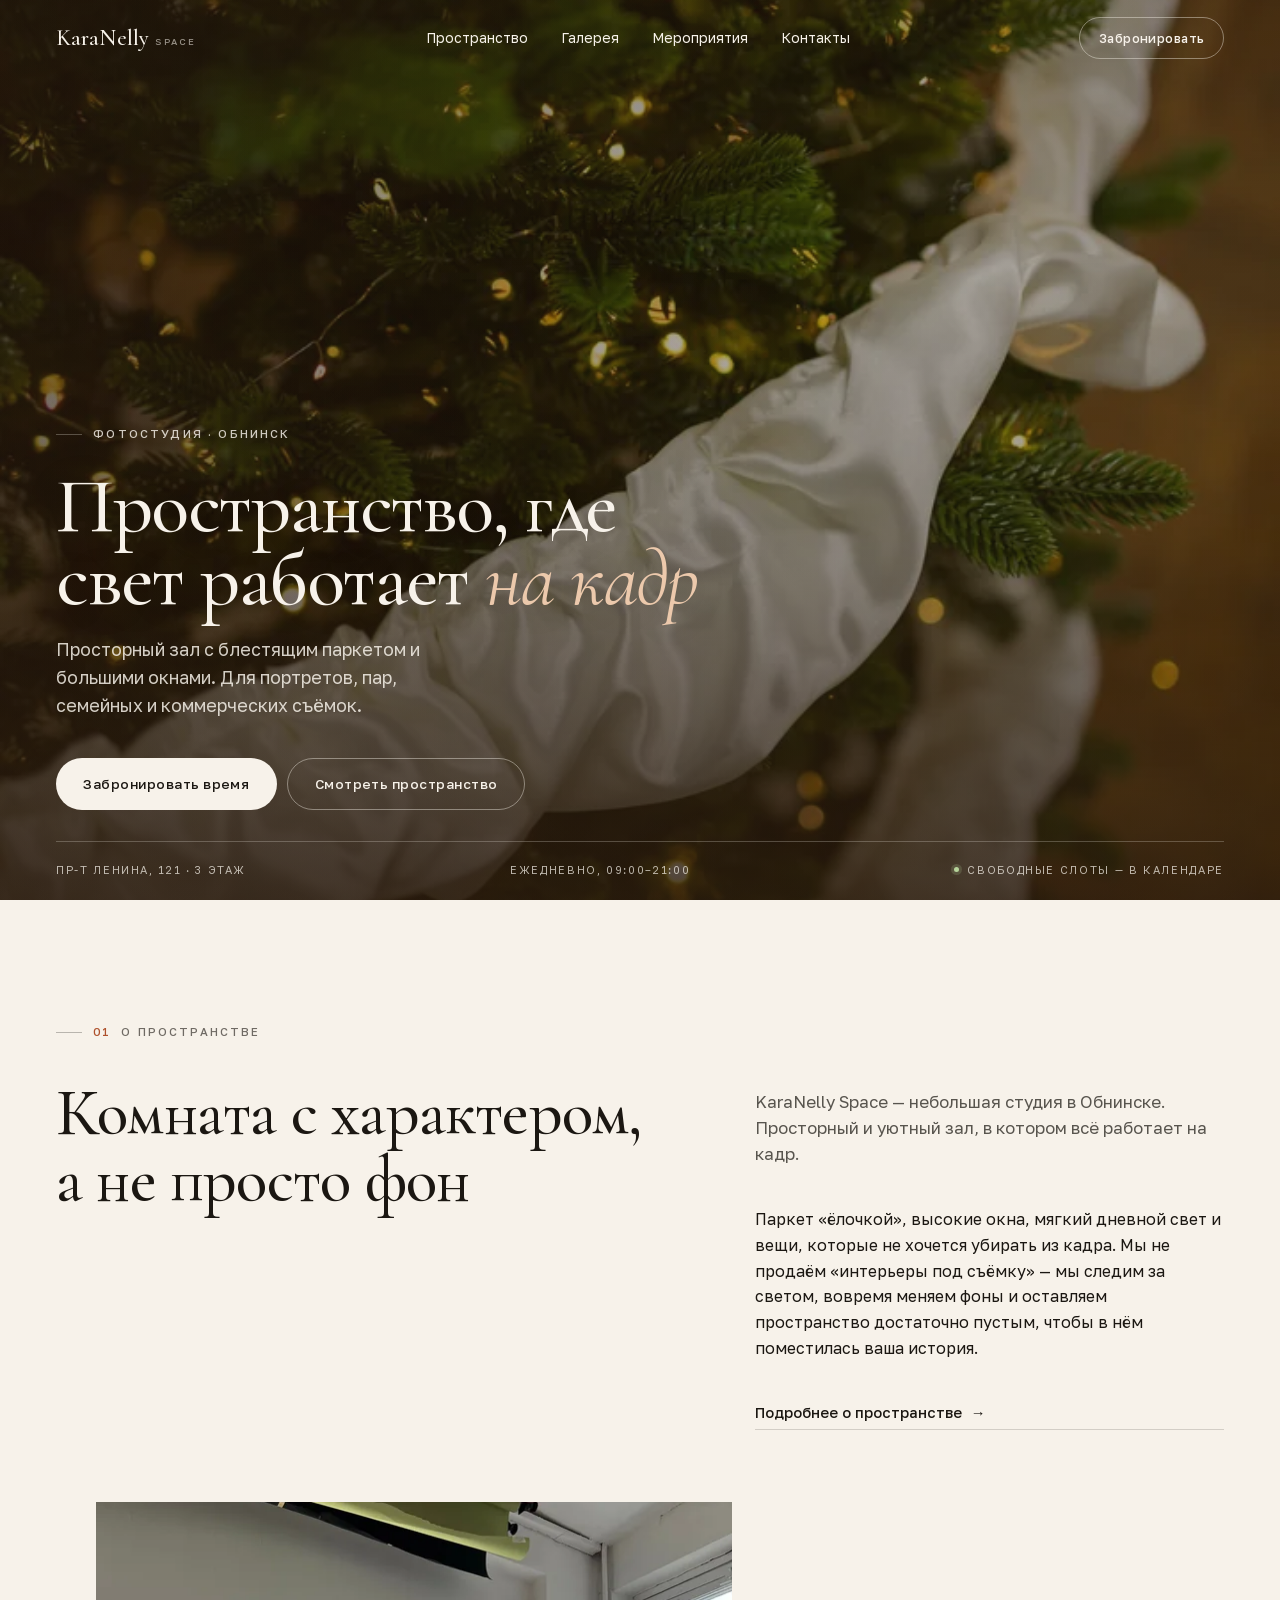
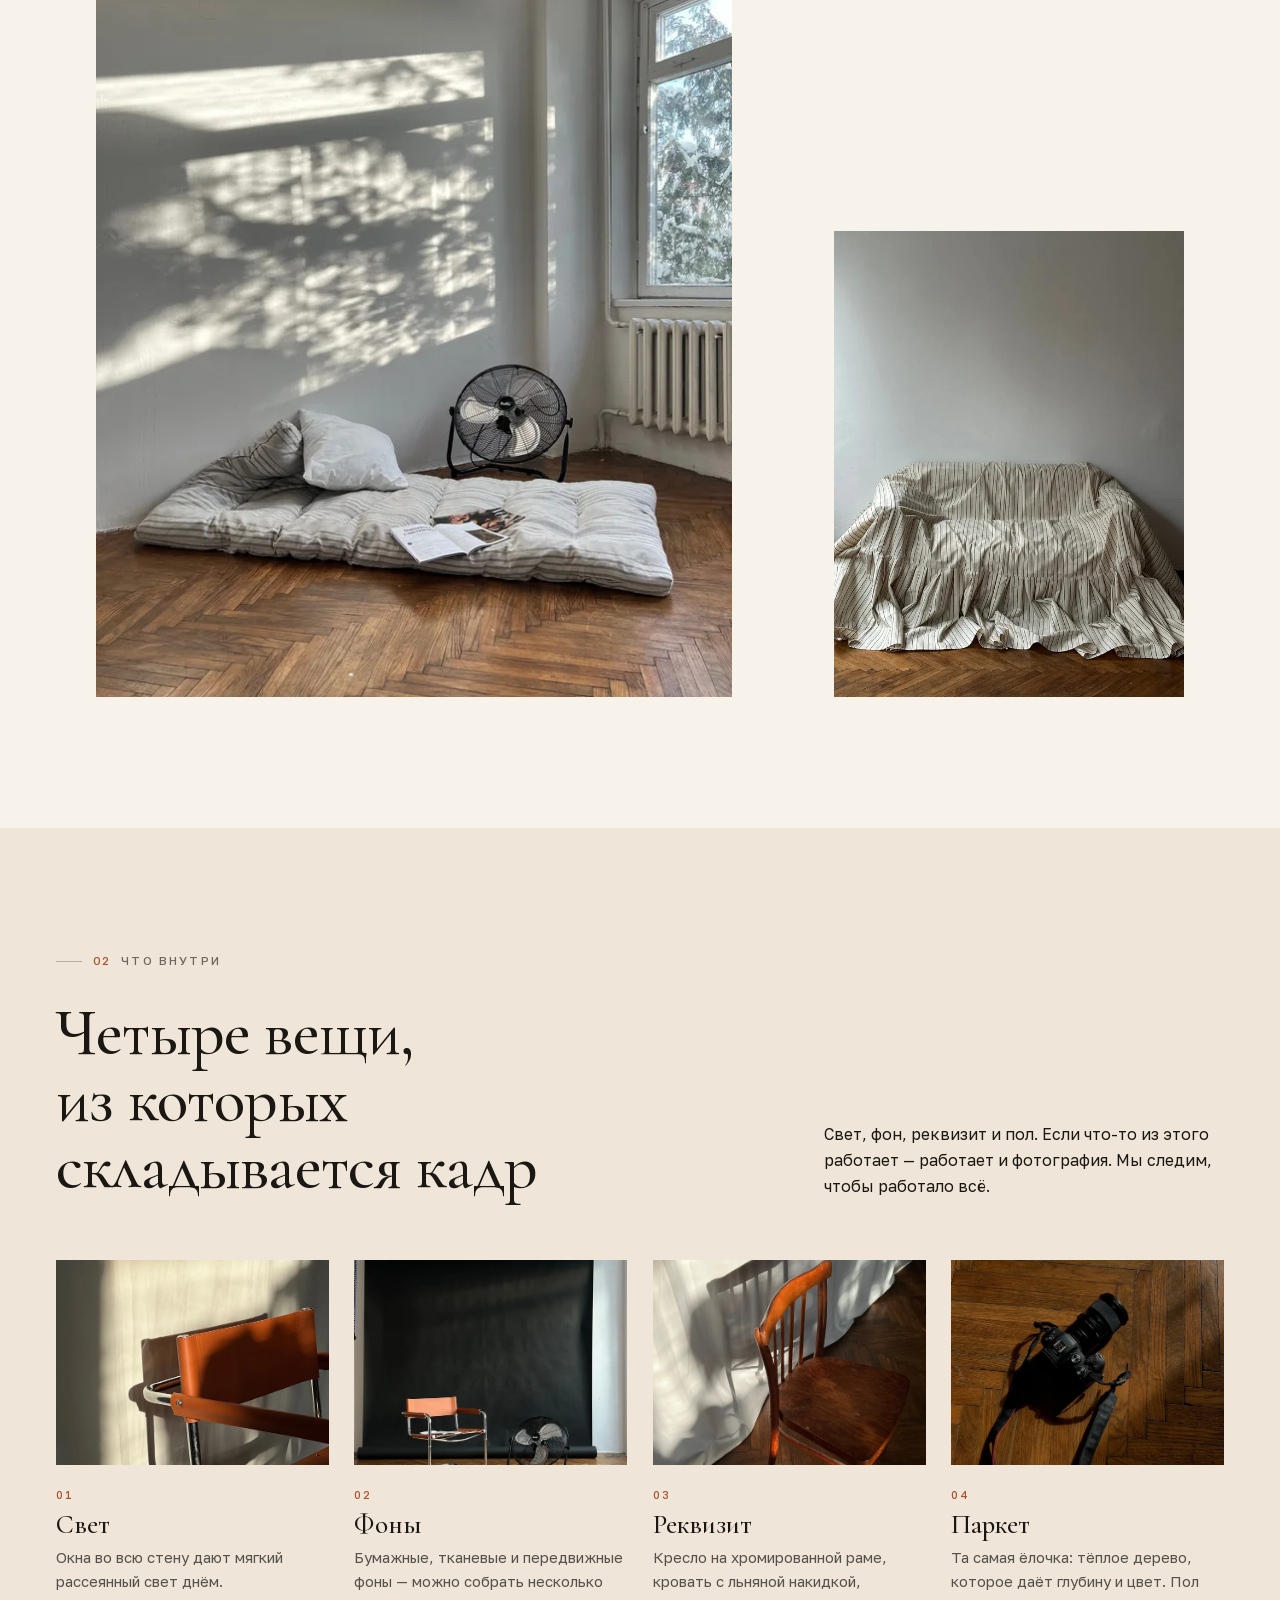
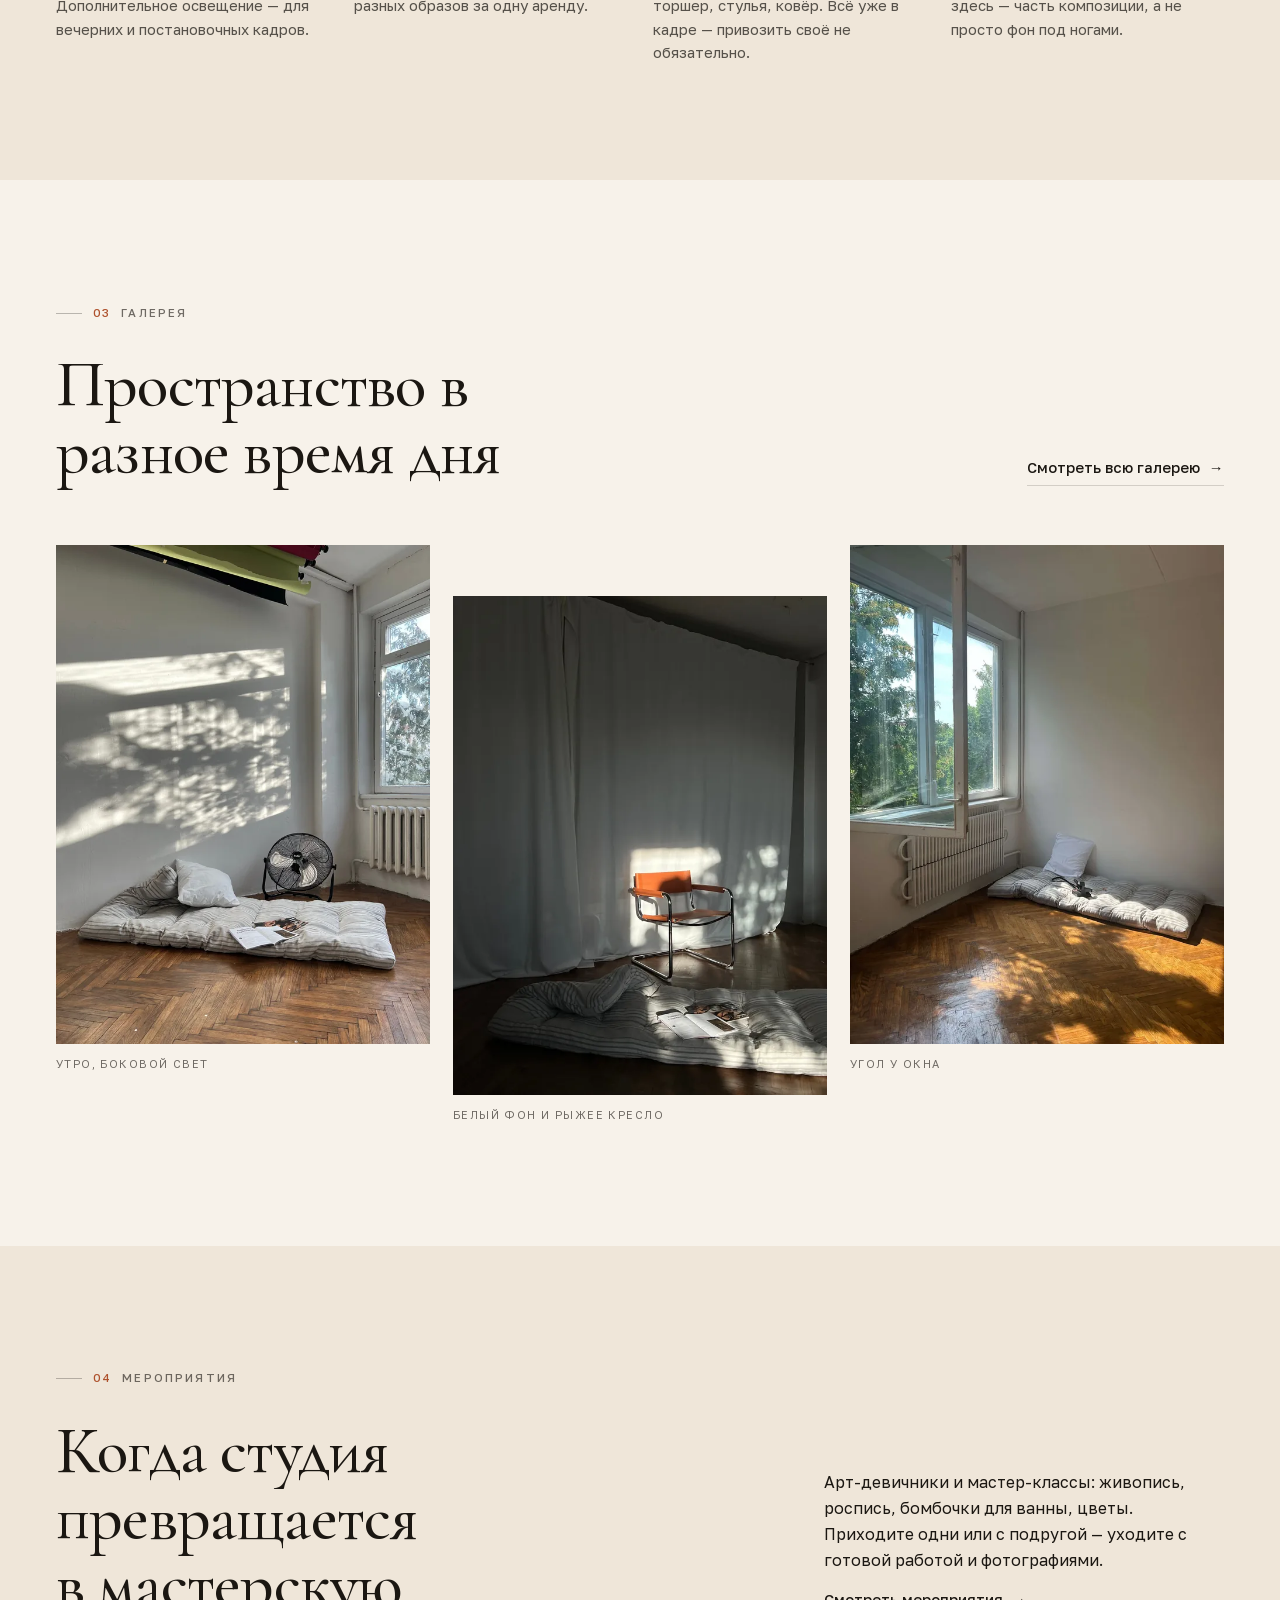
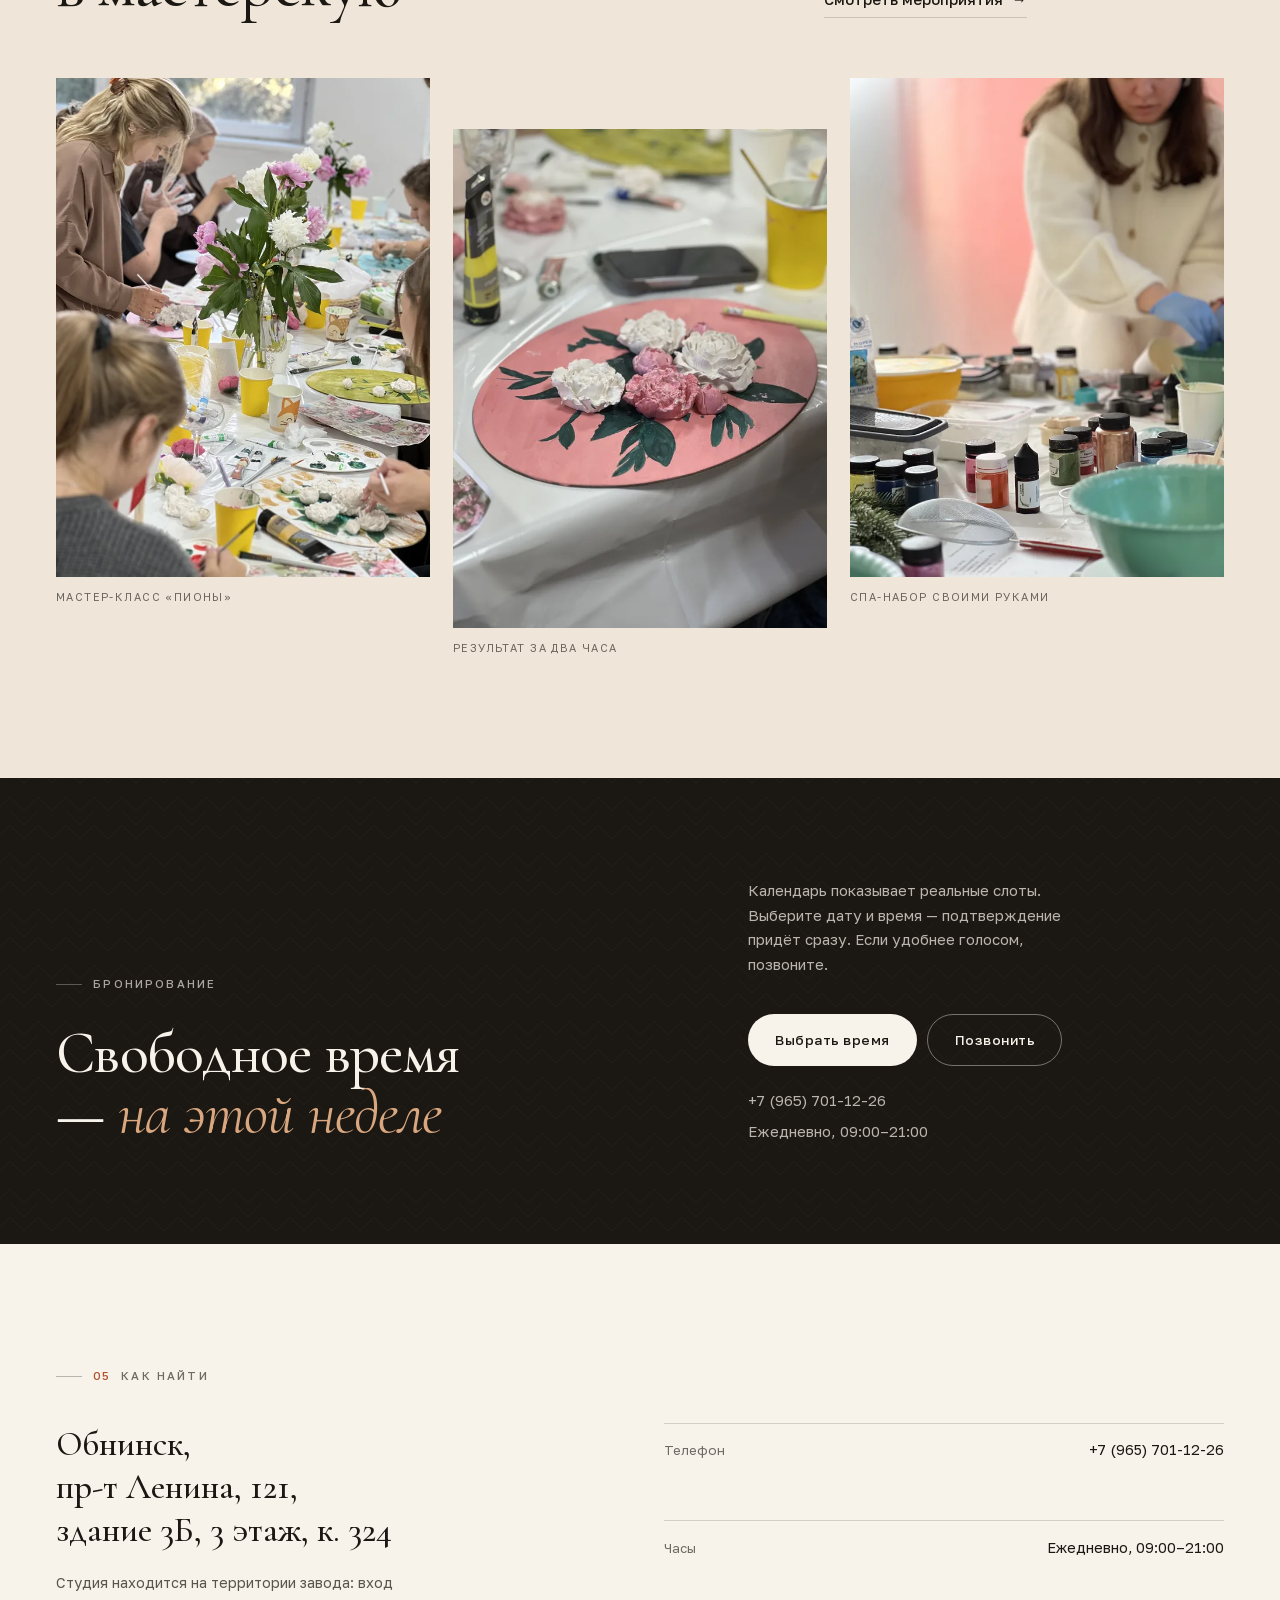
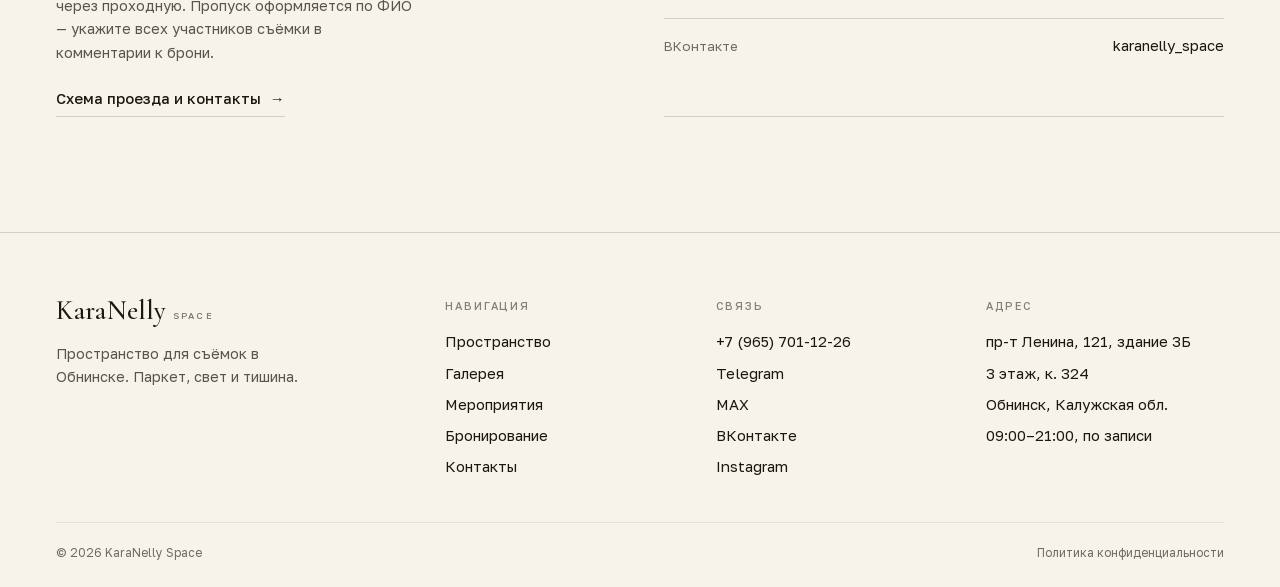
==== commit 4f836f42: "Новогоднее оформление: галерея, герой и правки лент - /gallery/: блок «Новогоднее оформление» из дев" ====
--- a/index.html
+++ b/index.html
@@ -111,8 +111,8 @@
         <img src="assets/img/hero-1920.webp"
              srcset="assets/img/hero-1280.webp 1280w, assets/img/hero-1920.webp 1920w, assets/img/hero-2560.webp 2560w"
              sizes="100vw"
-             width="2560" height="1920"
-             alt="Зал фотостудии KaraNelly: паркет «ёлочкой», свет из окон и реквизит для съёмок"
+             width="2560" height="1440"
+             alt="Новогоднее оформление студии: ветки ёлки с гирляндой и белой тканью"
              fetchpriority="high">
       </picture>
       <div class="hero__scrim" aria-hidden="true"></div>
@@ -150,11 +150,11 @@
 
         <div class="duo">
           <figure class="duo__main" data-reveal>
-            <img src="assets/img/g12-1100.webp"
-                 srcset="assets/img/g12-640.webp 640w, assets/img/g12-1100.webp 1100w, assets/img/g12-1600.webp 1600w"
+            <img src="assets/img/g03-1100.webp"
+                 srcset="assets/img/g03-640.webp 640w, assets/img/g03-1100.webp 1100w, assets/img/g03-1600.webp 1600w"
                  sizes="(min-width: 860px) 45vw, 100vw"
                  width="1100" height="1467" loading="lazy" decoding="async"
-                 alt="Кровать с зелёным пледом, торшер и джутовый ковёр в зале студии">
+                 alt="Кровать у окна, солнечные блики на стене">
           </figure>
           <figure class="duo__side" data-reveal data-delay="150">
             <img src="assets/img/g10-1100.webp"
--- a/assets/css/style.css
+++ b/assets/css/style.css
@@ -762,6 +762,7 @@
   scrollbar-width: none;
   margin-inline: calc(var(--gutter) * -1);
   padding-inline: var(--gutter);
+  scroll-padding-inline: var(--gutter);
   padding-bottom: 0.4rem;
 }
 
@@ -1296,20 +1297,6 @@
   min-width: 0;
   border: 0;
   background: #ffffff;
-}
-
-.scroll-hint {
-  display: flex;
-  align-items: center;
-  gap: 0.5rem;
-  margin-bottom: 0.7rem;
-  font-size: 0.72rem;
-  letter-spacing: 0.06em;
-  color: var(--ink-55);
-}
-
-.scroll-hint svg {
-  flex: none;
 }
 
 .widget-fallback {
@@ -1724,11 +1711,6 @@
     display: none;
   }
 
-  .widget-scroll iframe {
-    min-width: 980px;
-    height: 820px;
-  }
-
   .lightbox__nav {
     top: auto;
     bottom: 0.5rem;
@@ -1835,9 +1817,6 @@
 }
 
 @media (min-width: 901px) {
-  .scroll-hint {
-    display: none;
-  }
 }
 
 .season {
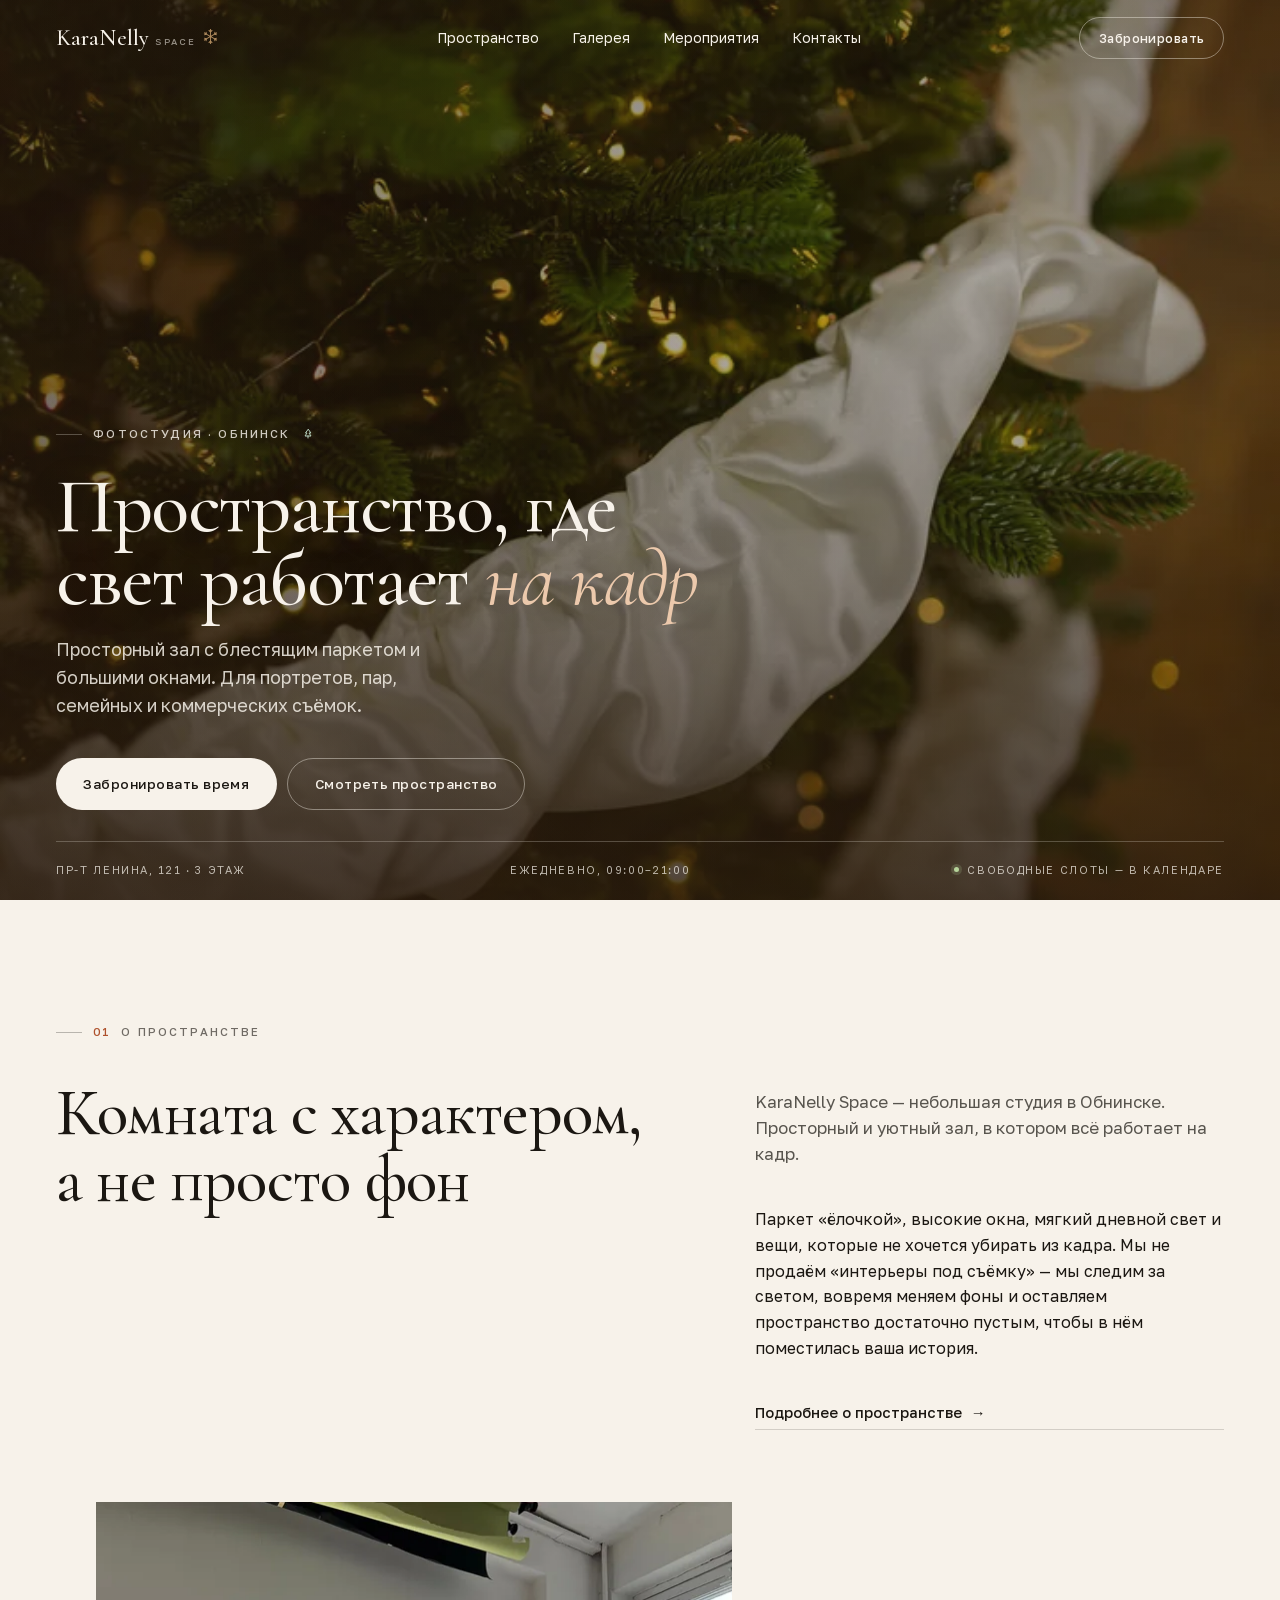
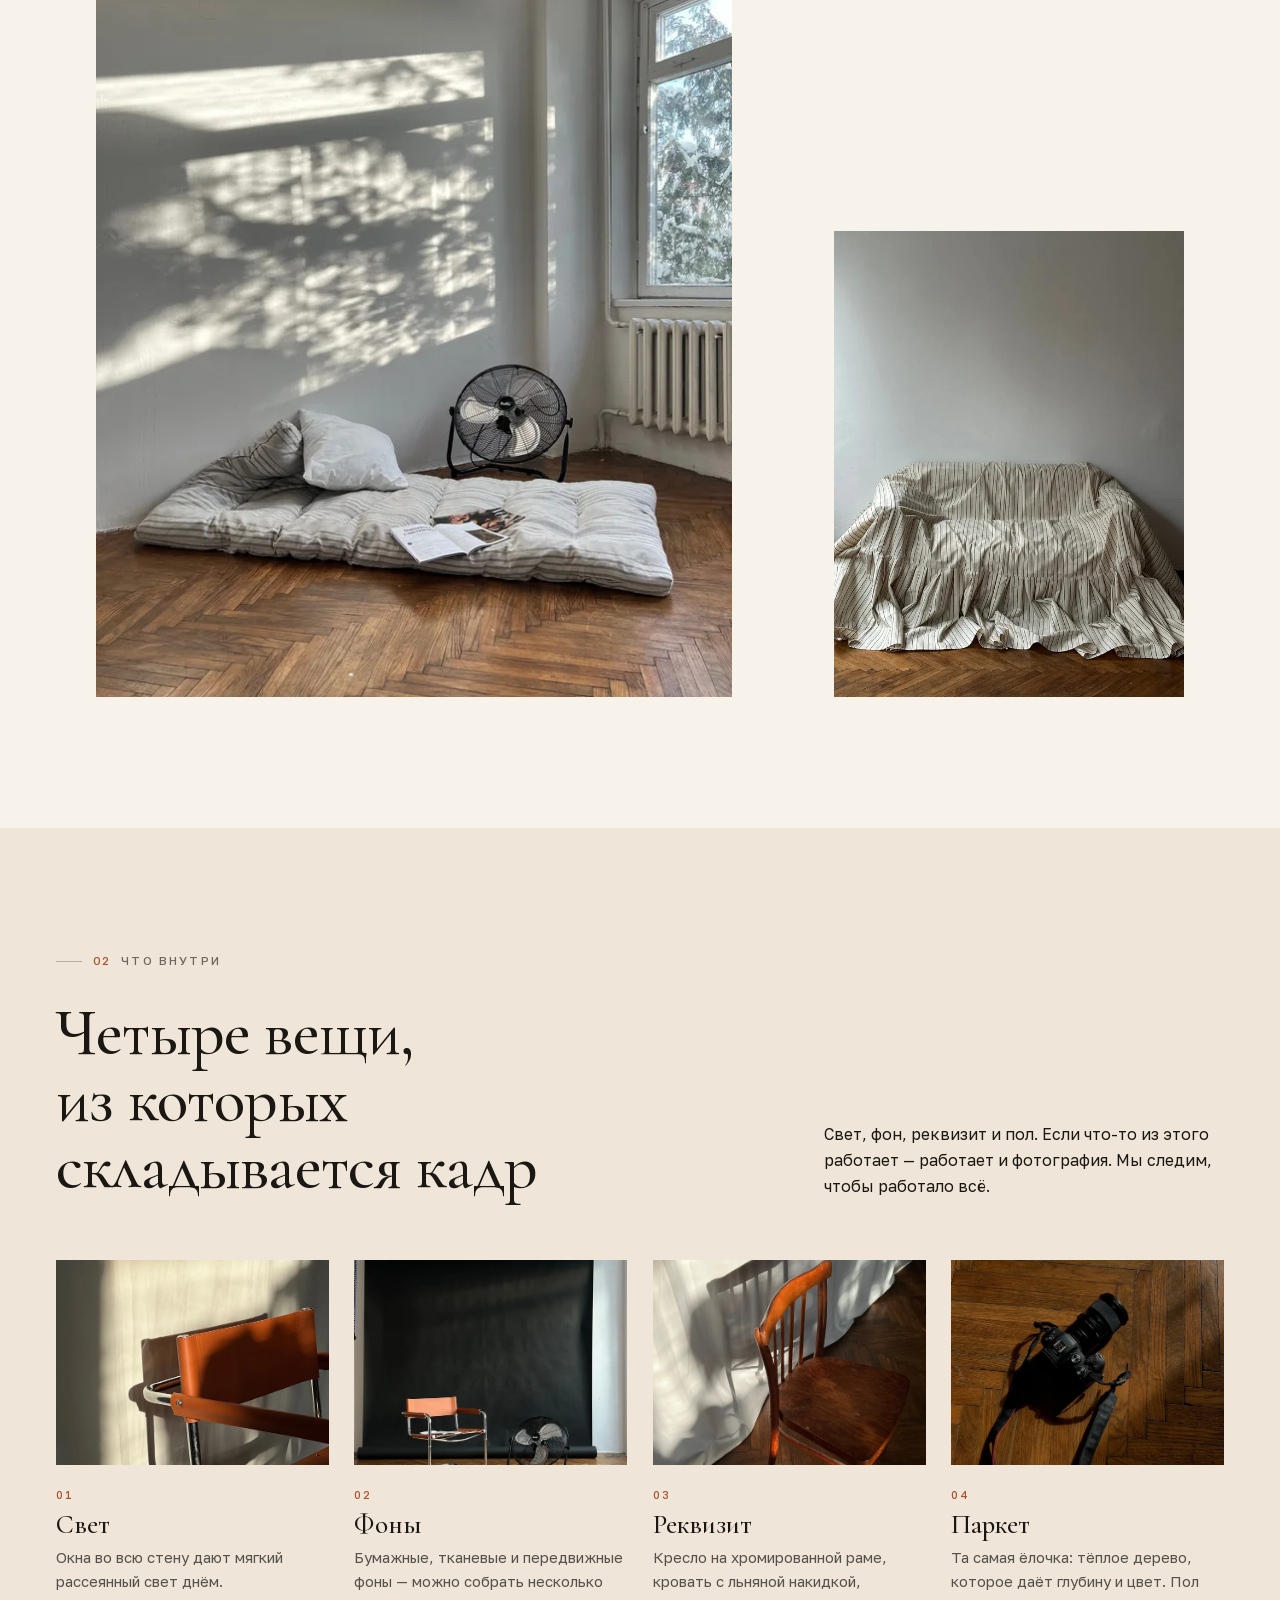
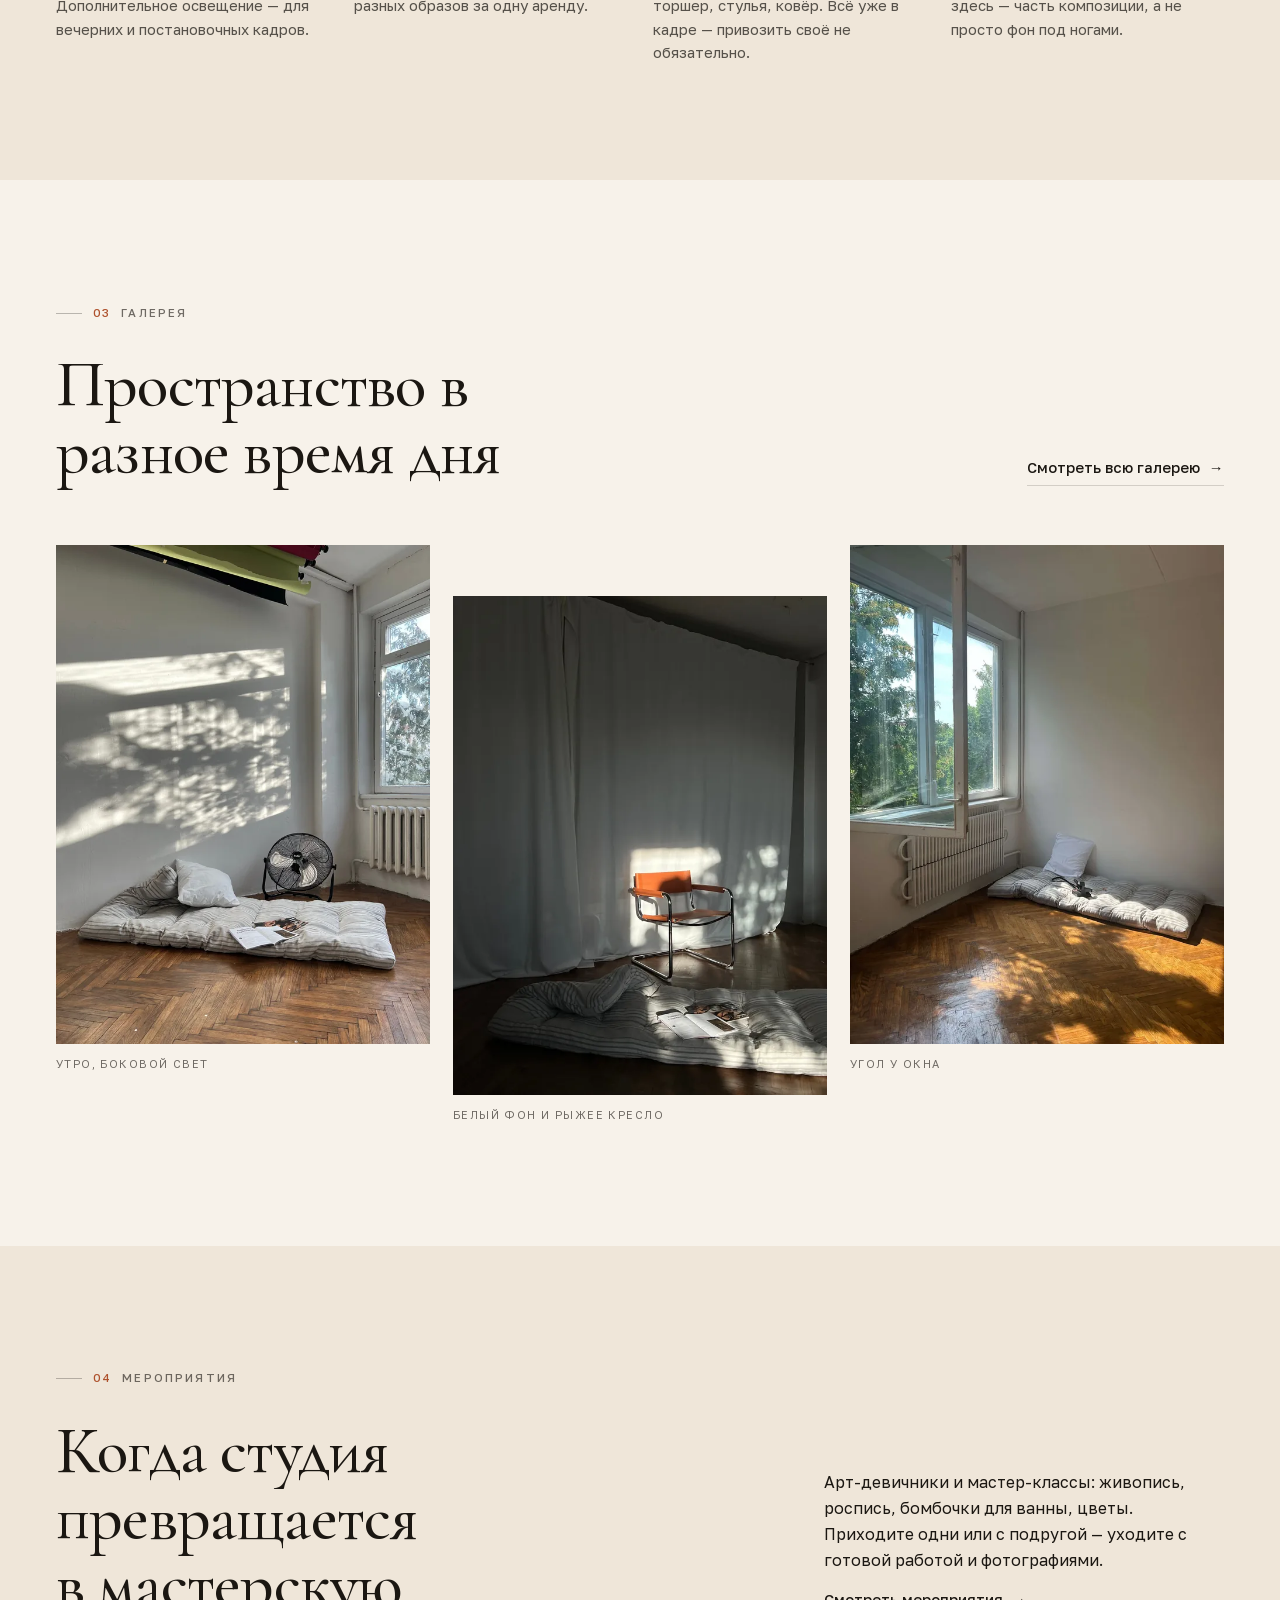
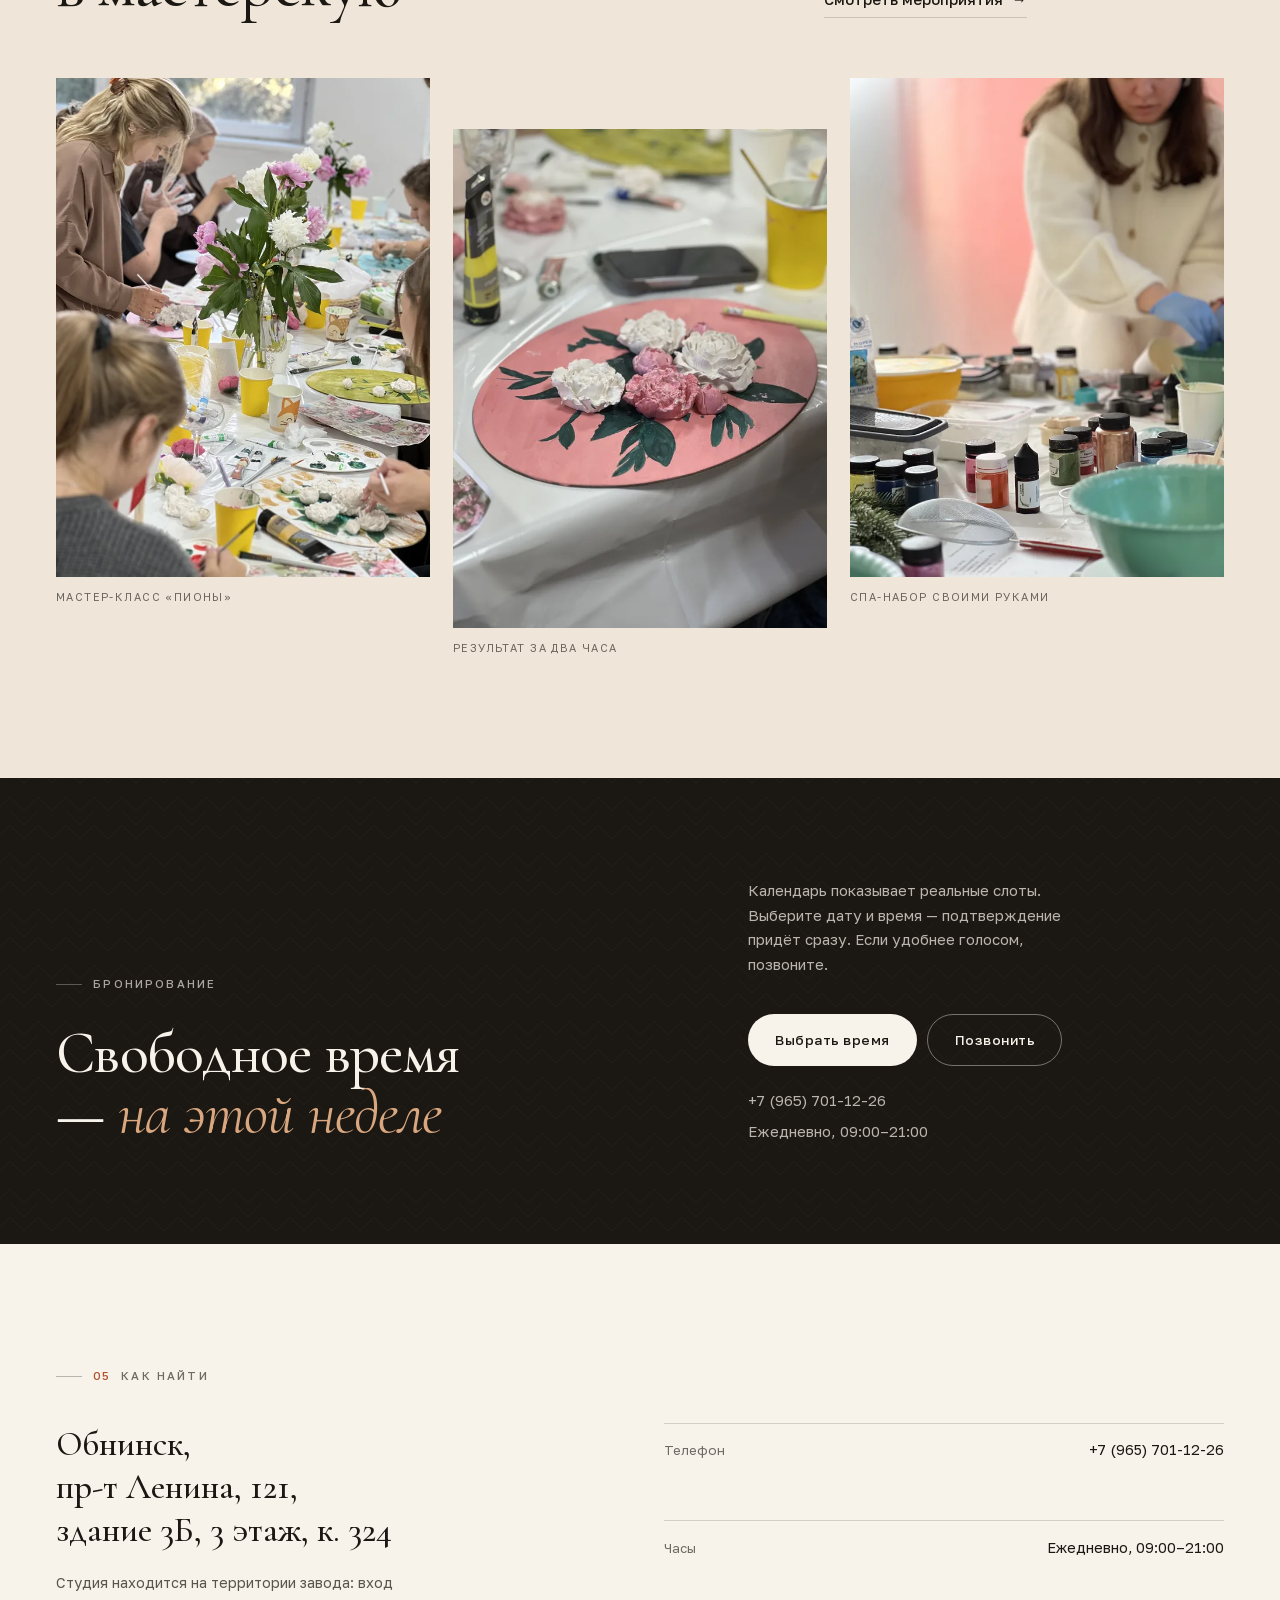
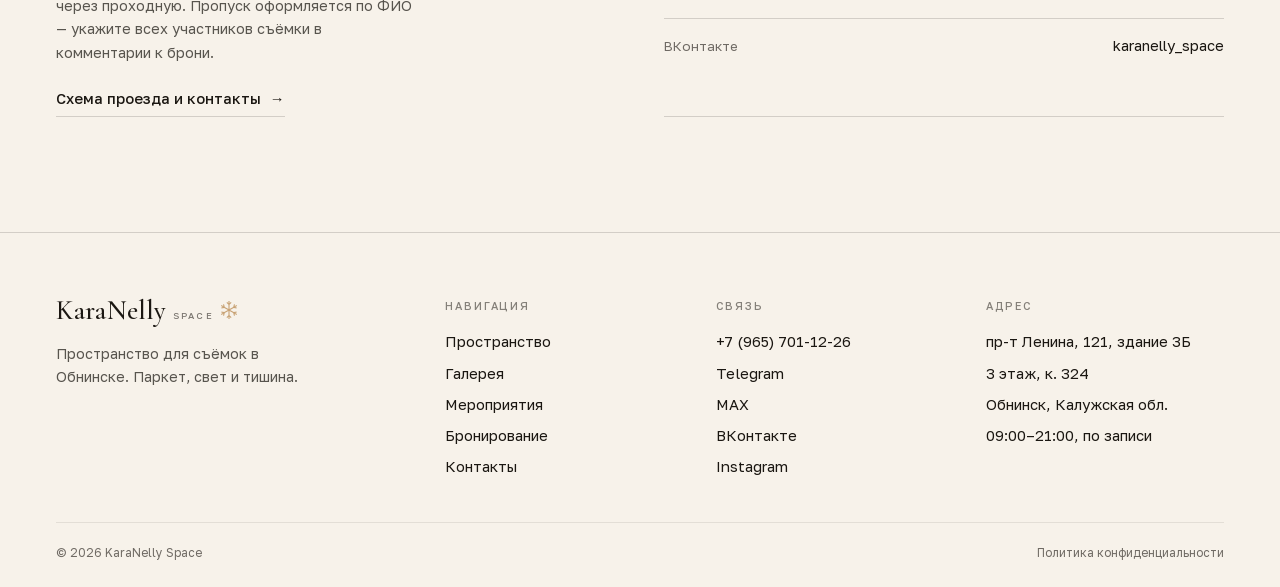
==== commit 7b64ab4e: "Новогодняя тема: акценты и переключатель - добавлен assets/js/theme.js: THEME задаёт data-theme у <h" ====
--- a/index.html
+++ b/index.html
@@ -58,6 +58,7 @@
     ]
   }
   </script>
+  <script src="assets/js/theme.js"></script>
 </head>
 <body class="page-home">
   <a class="skip-link" href="#main">Перейти к содержанию</a>
--- a/assets/css/style.css
+++ b/assets/css/style.css
@@ -662,6 +662,40 @@
   max-width: 20ch;
 }
 
+/* Компактная шапка галереи: сезонный блок не должен выглядеть вторым героем */
+.gallery-head {
+  margin-bottom: clamp(1.25rem, 2.5vw, 1.75rem);
+}
+
+.gallery-head .eyebrow {
+  margin-bottom: 0.55rem;
+}
+
+.gallery-head__row {
+  display: grid;
+  gap: 0.35rem 2rem;
+}
+
+.gallery-head__title {
+  font-family: var(--font-display);
+  font-size: clamp(1.35rem, 2vw, 1.8rem);
+  font-weight: 500;
+  line-height: 1.1;
+}
+
+.gallery-head__note {
+  max-width: 46ch;
+  font-size: 0.9rem;
+  color: var(--ink-70);
+}
+
+@media (min-width: 768px) {
+  .gallery-head__row {
+    grid-template-columns: auto 1fr;
+    align-items: baseline;
+  }
+}
+
 /* Вступление на главной */
 .intro {
   display: grid;
@@ -1305,7 +1339,7 @@
   align-items: center;
   justify-content: space-between;
   gap: 0.75rem;
-  margin-top: 1rem;
+  /*margin-top: 1rem;*/
   font-size: 0.88rem;
   color: var(--ink-70);
 }
@@ -2231,3 +2265,64 @@
     --reel-card: 320px;
   }
 }
+
+/* --------------------------------------------------------------------------
+   Праздничные акценты
+   Тема задаётся атрибутом data-theme у <html> (переключатель — assets/js/theme.js).
+   Акценты — псевдоэлементы с маской-иконкой: разметка не меняется, всё
+   убирается одной строкой. Чтобы добавить другой праздник, скопируйте блок
+   [data-theme="ny"], замените ny на свой код (например, feb14) и поставьте
+   этот код в theme.js.
+   -------------------------------------------------------------------------- */
+[data-theme="ny"] {
+  --ny-green: #2f5a45;
+  --ny-sage: #b7d2bf;
+  --ny-gold: #c39a68;
+  --ny-red: #ae512c;
+  --icon-spruce: url("data:image/svg+xml,%3Csvg%20xmlns%3D%27http%3A%2F%2Fwww.w3.org%2F2000%2Fsvg%27%20viewBox%3D%270%200%2024%2024%27%20fill%3D%27none%27%20stroke%3D%27black%27%20stroke-width%3D%272%27%20stroke-linecap%3D%27round%27%20stroke-linejoin%3D%27round%27%3E%3Cpath%20d%3D%27M12%203%207%2010h3L6%2016h12l-4-6h3z%27%2F%3E%3Cpath%20d%3D%27M12%2016v4%27%2F%3E%3C%2Fsvg%3E");
+  --icon-flake: url("data:image/svg+xml,%3Csvg%20xmlns%3D%27http%3A%2F%2Fwww.w3.org%2F2000%2Fsvg%27%20viewBox%3D%270%200%20485%20485%27%3E%3Cpolygon%20points%3D%27451.871%2C308.876%20444.106%2C279.899%20371.14%2C299.45%20272.5%2C242.5%20371.14%2C185.55%20444.106%2C205.101%20451.871%2C176.124%20407.883%2C164.337%20460.011%2C134.24%20445.011%2C108.26%20392.882%2C138.356%20404.669%2C94.368%20375.691%2C86.604%20356.14%2C159.569%20257.5%2C216.519%20257.5%2C102.62%20310.915%2C49.205%20289.702%2C27.992%20257.5%2C60.193%20257.5%2C0%20227.5%2C0%20227.5%2C60.193%20195.298%2C27.992%20174.085%2C49.205%20227.5%2C102.62%20227.5%2C216.519%20128.86%2C159.569%20109.309%2C86.604%2080.331%2C94.368%2092.118%2C138.356%2039.989%2C108.26%2024.989%2C134.24%2077.117%2C164.337%2033.129%2C176.124%2040.894%2C205.101%20113.86%2C185.55%20212.5%2C242.5%20113.86%2C299.45%2040.894%2C279.899%2033.129%2C308.876%2077.117%2C320.663%2024.989%2C350.76%2039.989%2C376.74%2092.118%2C346.644%2080.331%2C390.632%20109.309%2C398.396%20128.86%2C325.431%20227.5%2C268.481%20227.5%2C382.38%20174.085%2C435.795%20195.298%2C457.008%20227.5%2C424.807%20227.5%2C485%20257.5%2C485%20257.5%2C424.807%20289.702%2C457.008%20310.915%2C435.795%20257.5%2C382.38%20257.5%2C268.481%20356.14%2C325.431%20375.691%2C398.396%20404.669%2C390.632%20392.882%2C346.644%20445.011%2C376.74%20460.011%2C350.76%20407.883%2C320.663%27%2F%3E%3C%2Fsvg%3E");
+}
+
+[data-theme="ny"] .logo::after,
+[data-theme="ny"] .hero .eyebrow::after,
+[data-theme="ny"] .gallery-head__title::after {
+  content: "";
+  display: inline-block;
+  flex: none;
+  background-color: currentColor;
+  -webkit-mask-position: center;
+  mask-position: center;
+  -webkit-mask-size: contain;
+  mask-size: contain;
+  -webkit-mask-repeat: no-repeat;
+  mask-repeat: no-repeat;
+}
+
+/* Логотип — снежинка */
+[data-theme="ny"] .logo::after {
+  width: 0.68em;
+  height: 0.68em;
+  color: var(--ny-gold);
+  -webkit-mask-image: var(--icon-flake);
+  mask-image: var(--icon-flake);
+  opacity: 0.9;
+}
+
+/* Надзаголовок на главной — ёлочка */
+[data-theme="ny"] .hero .eyebrow::after {
+  width: 1.1em;
+  height: 1.1em;
+  color: var(--ny-sage);
+  -webkit-mask-image: var(--icon-spruce);
+  mask-image: var(--icon-spruce);
+}
+
+/* Сезонный блок в галерее — ёлочка */
+[data-theme="ny"] .gallery-head__title::after {
+  width: 0.7em;
+  height: 0.7em;
+  color: var(--ny-green);
+  -webkit-mask-image: var(--icon-spruce);
+  mask-image: var(--icon-spruce);
+}
+
